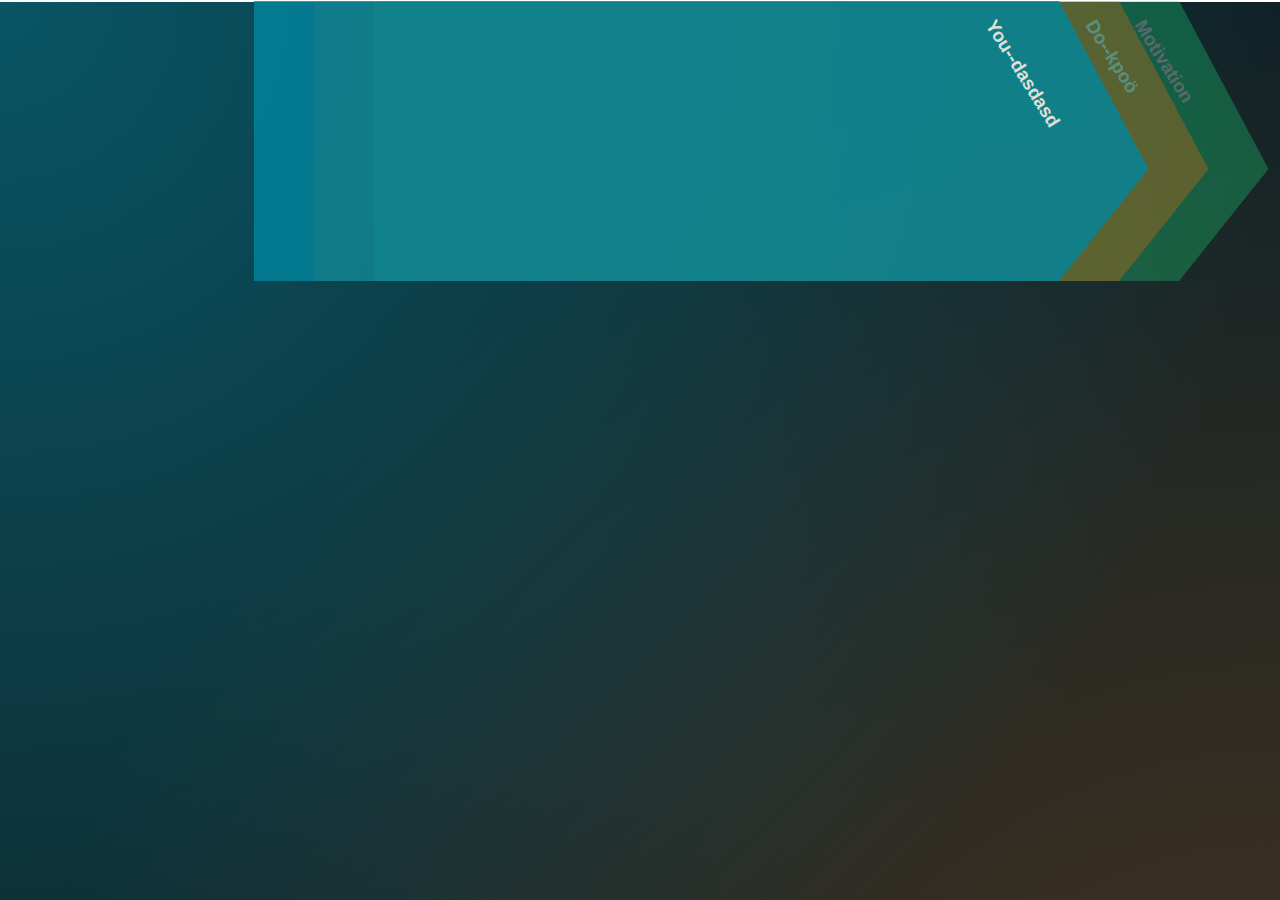
==== index.html @ b5e72e57 "all working content effect" ====
<!DOCTYPE html>
<html lang="en">
<head>
    <meta charset="UTF-8">
    <meta name="viewport" content="width=device-width, initial-scale=1.0">
    <meta http-equiv="X-UA-Compatible" content="ie=edge">
    <link rel="stylesheet" href="./css/style.css">
    <title>Future Developers</title>
</head>
<body>
    <div class="content">
        <input type="radio" id="toggleMot" name="userComments" value="one_value">
        <label class="mot" for="toggleMot">    
            <h3>Motivation
            </h3>
        </label>
        <input type="radio" id="toggleDoing" name="userComments" value="one_value">
        <label class="do" for="toggleDoing">
                        <h3>Do--kpoö</h3>
            </label>
            <input type="radio" id="toggleYou" name="userComments" value="one_value" checked>
            <label class="you" for="toggleYou">
                    <h3>You--dasdasd </h3>
            </label>
    </div>
</body>
</html>
---- css/style.css ----
*{
    padding: 0;
    margin: 0;
}

body{
    background-color:#102227;
    background-image:-o-radial-gradient(left top,circle 100vw,rgba(0,136,160,.5) 0,rgba(0,136,160,0) 100%),-o-radial-gradient(right center,circle 100vw,rgba(247,105,6,.25) 0,rgba(247,105,6,0) 100%),-o-radial-gradient(left center,circle 100vw,rgba(28,222,126,.2) 0,rgba(28,222,126,0) 100%),-o-radial-gradient(right center,circle 100vw,rgba(0,136,160,.5) 0,rgba(0,136,160,0) 100%),-o-radial-gradient(left center,circle 100vw,rgba(28,222,126,.2) 0,rgba(28,222,126,0) 100%),-o-radial-gradient(right center,circle 100vw,rgba(247,105,6,.25) 0,rgba(247,105,6,0) 100%),-o-radial-gradient(left center,circle 100vw,rgba(28,222,126,.2) 0,rgba(28,222,126,0) 100%),-o-radial-gradient(right center,circle 100vw,rgba(0,136,160,.4) 0,rgba(0,136,160,0) 100%),-o-radial-gradient(left center,circle 100vw,rgba(28,222,126,.2) 0,rgba(28,222,126,0) 100%),-o-radial-gradient(right center,circle 100vw,rgba(247,105,6,.25) 0,rgba(247,105,6,0) 100%),-o-radial-gradient(left center,circle 100vw,rgba(28,222,126,.2) 0,rgba(28,222,126,0) 100%),-o-radial-gradient(right center,circle 100vw,rgba(0,136,160,.5) 0,rgba(0,136,160,0) 100%),-o-radial-gradient(left center,circle 100vw,rgba(28,222,126,.2) 0,rgba(28,222,126,0) 100%),-o-radial-gradient(right center,circle 100vw,rgba(247,105,6,.25) 0,rgba(247,105,6,0) 100%),-o-radial-gradient(left center,circle 100vw,rgba(28,222,126,.2) 0,rgba(28,222,126,0) 100%),-o-radial-gradient(right center,circle 100vw,rgba(0,136,160,.4) 0,rgba(0,136,160,0) 100%),-o-radial-gradient(left center,circle 100vw,rgba(28,222,126,.2) 0,rgba(28,222,126,0) 100%),-o-radial-gradient(right center,circle 100vw,rgba(247,105,6,.25) 0,rgba(247,105,6,0) 100%),-o-radial-gradient(left center,circle 100vw,rgba(28,222,126,.2) 0,rgba(28,222,126,0) 100%),-o-radial-gradient(right center,circle 100vw,rgba(0,136,160,.5) 0,rgba(0,136,160,0) 100%),-o-radial-gradient(left center,circle 100vw,rgba(28,222,126,.2) 0,rgba(28,222,126,0) 100%),-o-radial-gradient(right center,circle 100vw,rgba(247,105,6,.25) 0,rgba(247,105,6,0) 100%),-o-radial-gradient(left center,circle 100vw,rgba(28,222,126,.2) 0,rgba(28,222,126,0) 100%),-o-radial-gradient(right center,circle 100vw,rgba(0,136,160,.4) 0,rgba(0,136,160,0) 100%),-o-radial-gradient(left center,circle 100vw,rgba(28,222,126,.2) 0,rgba(28,222,126,0) 100%),-o-radial-gradient(right center,circle 100vw,rgba(247,105,6,.25) 0,rgba(247,105,6,0) 100%),-o-radial-gradient(left center,circle 100vw,rgba(28,222,126,.2) 0,rgba(28,222,126,0) 100%),-o-radial-gradient(right center,circle 100vw,rgba(0,136,160,.4) 0,rgba(0,136,160,0) 100%);
    background-image:radial-gradient(circle 100vw at left top,rgba(0,136,160,.5) 0,rgba(0,136,160,0) 100%),radial-gradient(circle 100vw at right center,rgba(247,105,6,.25) 0,rgba(247,105,6,0) 100%),radial-gradient(circle 100vw at left center,rgba(28,222,126,.2) 0,rgba(28,222,126,0) 100%),radial-gradient(circle 100vw at right center,rgba(0,136,160,.5) 0,rgba(0,136,160,0) 100%),radial-gradient(circle 100vw at left center,rgba(28,222,126,.2) 0,rgba(28,222,126,0) 100%),radial-gradient(circle 100vw at right center,rgba(247,105,6,.25) 0,rgba(247,105,6,0) 100%),radial-gradient(circle 100vw at left center,rgba(28,222,126,.2) 0,rgba(28,222,126,0) 100%),radial-gradient(circle 100vw at right center,rgba(0,136,160,.4) 0,rgba(0,136,160,0) 100%),radial-gradient(circle 100vw at left center,rgba(28,222,126,.2) 0,rgba(28,222,126,0) 100%),radial-gradient(circle 100vw at right center,rgba(247,105,6,.25) 0,rgba(247,105,6,0) 100%),radial-gradient(circle 100vw at left center,rgba(28,222,126,.2) 0,rgba(28,222,126,0) 100%),radial-gradient(circle 100vw at right center,rgba(0,136,160,.5) 0,rgba(0,136,160,0) 100%),radial-gradient(circle 100vw at left center,rgba(28,222,126,.2) 0,rgba(28,222,126,0) 100%),radial-gradient(circle 100vw at right center,rgba(247,105,6,.25) 0,rgba(247,105,6,0) 100%),radial-gradient(circle 100vw at left center,rgba(28,222,126,.2) 0,rgba(28,222,126,0) 100%),radial-gradient(circle 100vw at right center,rgba(0,136,160,.4) 0,rgba(0,136,160,0) 100%),radial-gradient(circle 100vw at left center,rgba(28,222,126,.2) 0,rgba(28,222,126,0) 100%),radial-gradient(circle 100vw at right center,rgba(247,105,6,.25) 0,rgba(247,105,6,0) 100%),radial-gradient(circle 100vw at left center,rgba(28,222,126,.2) 0,rgba(28,222,126,0) 100%),radial-gradient(circle 100vw at right center,rgba(0,136,160,.5) 0,rgba(0,136,160,0) 100%),radial-gradient(circle 100vw at left center,rgba(28,222,126,.2) 0,rgba(28,222,126,0) 100%),radial-gradient(circle 100vw at right center,rgba(247,105,6,.25) 0,rgba(247,105,6,0) 100%),radial-gradient(circle 100vw at left center,rgba(28,222,126,.2) 0,rgba(28,222,126,0) 100%),radial-gradient(circle 100vw at right center,rgba(0,136,160,.4) 0,rgba(0,136,160,0) 100%),radial-gradient(circle 100vw at left center,rgba(28,222,126,.2) 0,rgba(28,222,126,0) 100%),radial-gradient(circle 100vw at right center,rgba(247,105,6,.25) 0,rgba(247,105,6,0) 100%),radial-gradient(circle 100vw at left center,rgba(28,222,126,.2) 0,rgba(28,222,126,0) 100%),radial-gradient(circle 100vw at right center,rgba(0,136,160,.4) 0,rgba(0,136,160,0) 100%);
    background-size:100vw 100vw,100vw 200vw,100vw 200vw,100vw 200vw,100vw 200vw,100vw 200vw,100vw 200vw,100vw 200vw,100vw 200vw,100vw 200vw,100vw 200vw,100vw 200vw,100vw 200vw,100vw 200vw,100vw 200vw,100vw 200vw,100vw 200vw,100vw 200vw,100vw 200vw,100vw 200vw,100vw 200vw,100vw 200vw,100vw 200vw,100vw 200vw,100vw 200vw,100vw 200vw,100vw 200vw,100vw 200vw;
    background-position:0 0,100% 0,top 100vh left,top 200vh right,top 300vh left,top 400vh right,top 500vh left,top 600vh right,top 700vh left,top 800vh right,top 900vh left,top 1000vh right,top 1100vh left,top 1200vh right,top 1300vh left,top 1400vh right,top 1500vh left,top 1600vh right,top 1700vh left,top 1800vh right,top 1900vh left,top 2000vh right,top 2100vh left,top 2200vh right,top 2300vh left,top 2400vh right,top 2500vh left,top 2600vh right;
    background-repeat:no-repeat;
    font-family: 'Gill Sans', 'Gill Sans MT', Calibri, 'Trebuchet MS', sans-serif;
    }

.content{
    position: relative;
    border: 1px solid white; 
}

.content > input{ /* HIDE RADIO */
    visibility: hidden; /* Makes input not-clickable */
    position: absolute; /* Remove input from document flow */
}

.content > label{
    transition: .8s;
    transition-timing-function: cubic-bezier(0.47, 0, 0.745, 0.715);
    color: white;
}

.you{
    position: absolute;
    background-color: rgb(0, 134, 158);
    opacity: .30;
    right:220px;
    height: 280px;
    width: 70%;
    transform: translateX(10%);
    clip-path: polygon(90% 0, 100% 60%, 90% 100%, 0 100%, 0 0);
}

.do{
    position: absolute;
    opacity: .30;
    right:160px;
    background-color: rgb(248, 107, 6);
    height: 280px;
    width: 70%;
    transform: translateX(10%);
    clip-path: polygon(90% 0, 100% 60%, 90% 100%, 0 100%, 0 0);
}

.mot{
    position: absolute;
    background-color: rgb(28, 222, 126);
    opacity: .30;
    right:100px;
    height: 280px;
    width: 70%;
    transform: translateX(10%);
    clip-path: polygon(90% 0, 100% 60%, 90% 100%, 0 100%, 0 0);
}

#toggleYou:checked + .you{
    width: 70%;
    opacity: .8;
}

#toggleYou:checked ~ .do{
    width: 70%;
    opacity: .6;
}

#toggleYou:checked ~ .mot{
    width: 70%;
    opacity: .6;
}

#toggleDoing:checked ~ .you{
    width: 70%;
    opacity: .6;
    right: 600px;
}

#toggleDoing:checked + .do{
    width: 70%;
    opacity: .8;
    right: 160px;

}

#toggleDoing:checked ~ .mot{
    width: 70%;
    opacity: .6;
    right: 100px;
}

#toggleMot:checked ~ .you{
    width: 70%;
    opacity: .6;
    right: 600px;
}

#toggleMot:checked ~ .do{
    width: 70%;
    opacity: .6;
    right: 540px;
}

#toggleMot:checked + .mot{
    width: 70%;
    opacity: .8;
    right: 100px;
}

.you > h3{
    position: absolute;
    right: 3%;
    top: 15px;
    transform: rotate(58deg);
    transform-origin: 0 0; 
    text-align: right;
}

.do > h3{
    position: absolute;
    right: 3%;
    top: 15px;
    transform: rotate(58deg);
    transform-origin: 0 0; 
    text-align: right;
}


.mot > h3{
    position: absolute;
    right: 3%;
    top: 15px;
    transform: rotate(58deg);
    text-align: right;
    transform-origin: 0 0; 
}
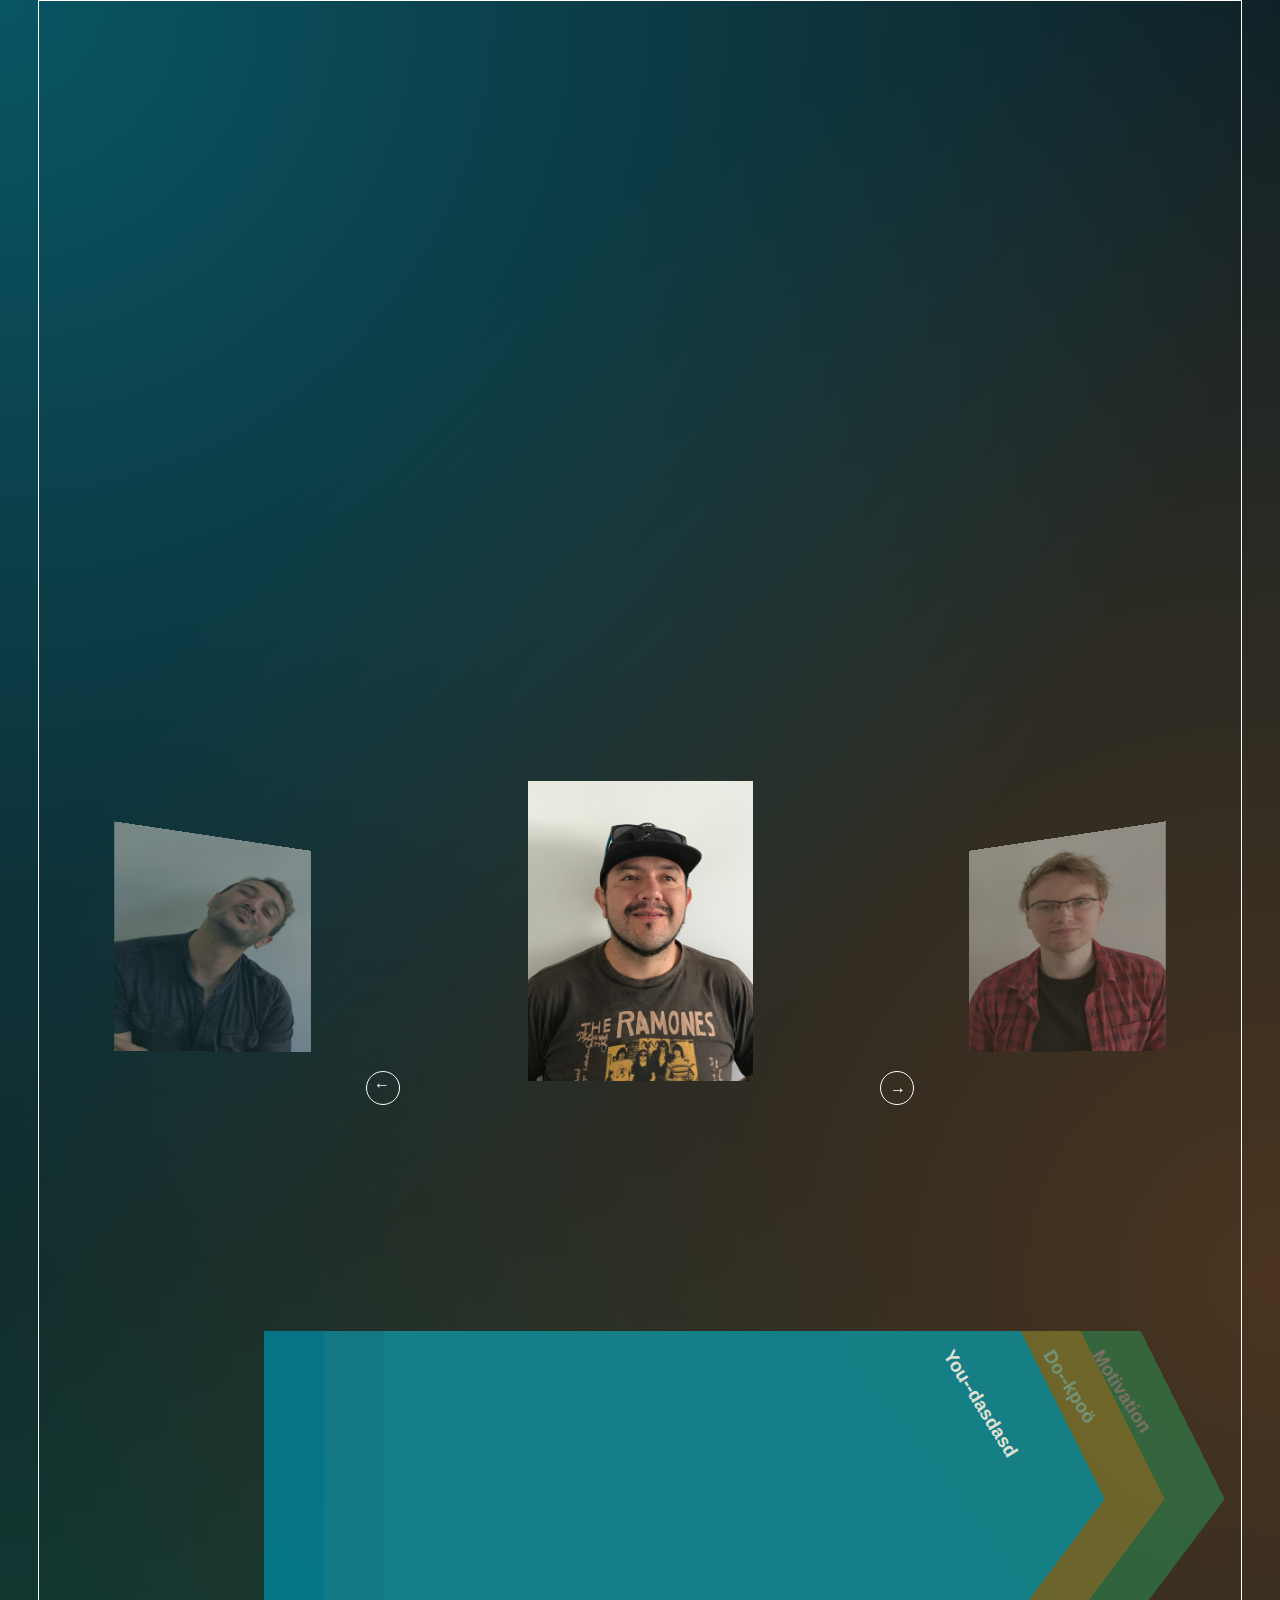
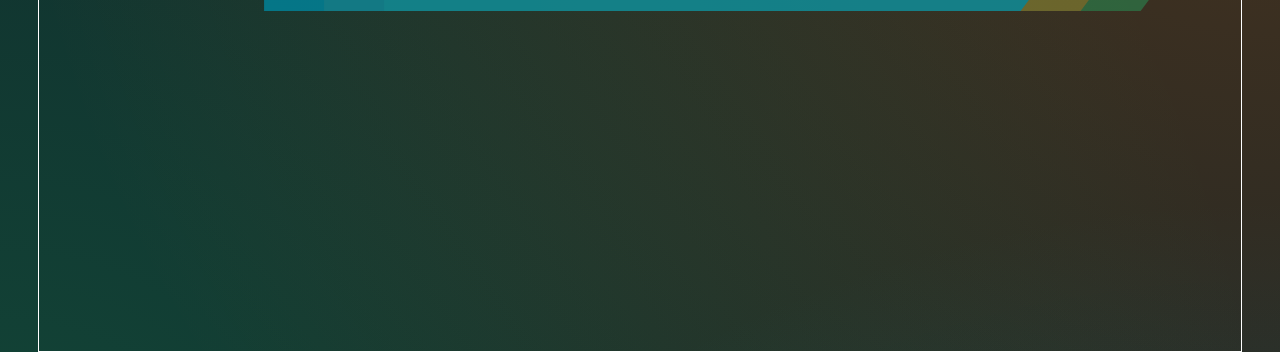
==== commit 6cb0d66f: "first start of landingpage" ====
--- a/index.html
+++ b/index.html
@@ -8,20 +8,112 @@
     <title>Future Developers</title>
 </head>
 <body>
-    <div class="content">
-        <input type="radio" id="toggleMot" name="userComments" value="one_value">
-        <label class="mot" for="toggleMot">    
-            <h3>Motivation
-            </h3>
-        </label>
-        <input type="radio" id="toggleDoing" name="userComments" value="one_value">
-        <label class="do" for="toggleDoing">
-                        <h3>Do--kpoö</h3>
-            </label>
-            <input type="radio" id="toggleYou" name="userComments" value="one_value" checked>
-            <label class="you" for="toggleYou">
-                    <h3>You--dasdasd </h3>
-            </label>
+
+    <div class="container">
+        <header>
+
+        </header>    
+        <main>
+                <div id="slider">
+                        <input type="radio" id="button-1" name="controls" />
+                        <input type="radio" id="button-2" name="controls" />
+                        <input type="radio" id="button-3" name="controls" />
+                        <input type="radio" id="button-4" name="controls" />
+                        <input type="radio" id="button-5" name="controls" checked />
+                        <input type="radio" id="button-6" name="controls" />
+                        <input type="radio" id="button-7" name="controls" />
+                        <input type="radio" id="button-8" name="controls" />
+                        <input type="radio" id="button-9" name="controls" />
+                        <input type="radio" id="button-10" name="controls" />
+                
+                        <label for="button-1" class="arrows" id="arrow-1"> &#x2192;</label>
+                        <label for="button-2" class="arrows" id="arrow-2"> &#x2192;</label>
+                        <label for="button-3" class="arrows" id="arrow-3"> &#x2192;</label>
+                        <label for="button-4" class="arrows" id="arrow-4"> &#x2192;</label>
+                        <label for="button-5" class="arrows" id="arrow-5"> &#x2192;</label>
+                        <label for="button-6" class="arrows" id="arrow-6"> &#x2192;</label>
+                        <label for="button-7" class="arrows" id="arrow-7">&#x2192;</label>
+                        <label for="button-8" class="arrows" id="arrow-8">&#x2192;</label>
+                        <label for="button-9" class="arrows" id="arrow-9">&#x2192;</label>
+                        <label for="button-10" class="arrows" id="arrow-10">&#x2192;</label>
+                
+                        <div id="slides">
+                            <div class='tk-museo-sans'>
+                                <span id="image-1">
+                                </span>
+                
+                                <span id="image-2">
+                                </span>
+                
+                                <span id="image-3">
+                                </span>
+                
+                                <span id="image-4">
+                                </span>
+                
+                                <span id="image-5">
+                                        
+                                </span>
+                
+                                <span id="image-6">
+                                </span>
+                
+                                <span id="image-7">
+                                </span>
+                
+                                <span id="image-8">
+                                        
+                                </span>
+                
+                                <span id="image-9" >
+                                    <div class="content" style="height: 1000px">
+                                        <input type="radio" id="toggleMot" name="userComments" value="one_value">
+                                        <label class="mot" for="toggleMot">
+                                            <h3>Motivation
+                                            </h3>
+                                        </label>
+                                        <input type="radio" id="toggleDoing" name="userComments" value="one_value">
+                                        <label class="do" for="toggleDoing">
+                                            <h3>Do--kpoö</h3>
+                                            <p></p>
+                                        </label>
+                                        <input type="radio" id="toggleYou" name="userComments" value="one_value" checked>
+                                        <label class="you" for="toggleYou">
+                                            <h3>You--dasdasd </h3>
+                                        </label>
+                                </span>
+                
+                                <span id="image-10">
+                                </span> 
+
+                            </div>
+                        </div>
+                    </div>
+                
+                
+                    </div>
+                
+                    <div class="content">
+                        <input type="radio" id="toggleMot" name="userComments" value="one_value">
+                        <label class="mot" for="toggleMot">    
+                            <h3>Motivation
+                            </h3>
+                        </label>
+                        <input type="radio" id="toggleDoing" name="userComments" value="one_value">
+                        <label class="do" for="toggleDoing">
+                                        <h3>Do--kpoö</h3>
+                            </label>
+                            <input type="radio" id="toggleYou" name="userComments" value="one_value" checked>
+                            <label class="you" for="toggleYou">
+                                    <h3>You--dasdasd </h3>
+                            </label>
+                
+        </main>
+        <footer>
+
+        </footer>
+                </div>
+    
     </div>
 </body>
 </html>--- a/css/style.css
+++ b/css/style.css
@@ -13,9 +13,25 @@
     font-family: 'Gill Sans', 'Gill Sans MT', Calibri, 'Trebuchet MS', sans-serif;
     }
 
+header{
+    height: 80vh;
+    
+}
+main{
+    height: 100vh;
+    
+}
+
+footer{
+    height: 30vh;
+}
+
+.container{
+    margin: 0 3vw;
+    border: 1px solid white;
+}
 .content{
     position: relative;
-    border: 1px solid white; 
 }
 
 .content > input{ /* HIDE RADIO */
@@ -142,5 +158,271 @@
     transform-origin: 0 0; 
 }
 
-
-
+/***********************************************************/
+
+/* ================ Slider ================ */
+
+
+#slider {
+    display: block;
+    height: 550px;
+    width: 99%;
+    margin: auto;
+    overflow: hidden;
+    margin-top: 60px;
+	position: relative;
+}
+
+#slider #slides {
+    width: 100%;
+    height: 100%;
+    overflow: hidden;
+    position: relative;
+}
+
+#slider #slides > div {
+    list-style: none;
+    height: 100%;
+    width: 500%;
+    position: relative;
+    left: 0px;
+    margin: 0;
+    padding: 0;
+    overflow: hidden;
+    /* Set 3D perspective since we're using 3D transforms */
+    transform-style: preserve-3d;
+    -webkit-transform-style: preserve-3d;
+    -webkit-perspective: 600px; 
+    -moz-perspective: 600px; 
+    perspective: 600px;
+    -webkit-perspective-origin: 10% 50%; 
+    -moz-perspective-origin: 10% 50%; 
+    perspective-origin: 10% 50%;
+}
+
+#slides > div > span {
+	/* Run the tranistions */
+	-webkit-transition: all 0.7s cubic-bezier(0.550, 0.085, 0.680, 0.530);
+	-moz-transition: all 0.7s cubic-bezier(0.550, 0.085, 0.680, 0.530);
+	-o-transition: all 0.7s cubic-bezier(0.550, 0.085, 0.680, 0.530);
+	transition: all 0.7s cubic-bezier(0.550, 0.085, 0.680, 0.530);
+	height: 300px;
+	width: 10%;
+	float: left;
+	border-radius: 5px;
+	opacity: 1;
+	overflow: hidden;
+	display: block;
+	position: relative;
+	font-size: 1.6em;
+	/*top: 20px;*/
+	z-index: 1;
+}
+
+/* Display none, so the user doesn't see whats happening with the radio buttons */
+#slider input[type=radio] {
+	display: none;
+}
+
+#slider #slides > div > span > img {
+    margin: auto;
+    height: 100%;
+}
+
+/* Styled arrows, so they look nice! */
+#slider .arrows {
+    color: #fff;
+    position: absolute;
+    top: 290px;
+    display: none;
+    cursor: pointer;
+    z-index: 9999;
+    width: 29px;
+	height: 25px;
+	border-radius: 32px;
+	text-align: center;
+    padding: 7px 0 0 3px;    
+    border: 1px solid ;  
+    border-radius: 20px;}
+
+#slider .arrows:hover {
+    box-shadow: 0 0 20px rgba(200, 235, 248, 0.98);
+}
+
+
+/* This is for positioning the arrows */
+#button-1:checked ~ #arrow-2, #button-2:checked ~ #arrow-3, #button-3:checked ~ #arrow-4, #button-4:checked ~ #arrow-5, #button-5:checked ~ #arrow-6, #button-6:checked ~ #arrow-7, #button-7:checked ~ #arrow-8,  #button-8:checked ~ #arrow-9,  #button-9:checked ~ #arrow-10 {
+    right: 27%;
+    display: block;
+}
+
+/* Since there is no previous sibling selector in CSS, we have to select the correct arrow, reposition it and rotate it 180deg so it appears as though it's a back arrow */
+#button-2:checked ~ #arrow-1, #button-3:checked ~ #arrow-2, #button-4:checked ~ #arrow-3, #button-5:checked ~ #arrow-4, #button-6:checked ~ #arrow-5, #button-7:checked ~ #arrow-6, #button-8:checked ~ #arrow-7,  #button-9:checked ~ #arrow-8, #button-10:checked ~ #arrow-9 {
+	left: 27%;
+    display: block;
+    -webkit-transform: rotateZ(180deg);
+    -o-transform: rotateZ(180deg);
+    transform: rotateZ(180deg);
+    border: 1px solid }
+
+#button-2:checked ~ #arrow-1:hover, #button-3:checked ~ #arrow-2:hover, #button-4:checked ~ #arrow-3:hover, #button-5:checked ~ #arrow-4:hover, #button-6:checked ~ #arrow-5:hover,#button-7:checked ~ #arrow-6:hover, #button-8:checked ~ #arrow-7:hover,#button-9:checked ~ #arrow-8:hover,#button-10:checked ~ #arrow-9:hover{
+    box-shadow: 0 0 20px rgba(200, 235, 248, 0.98);
+}
+
+/* The images used in the slides, feel free to change this */
+#image-1 {
+	background: url('../img/1.png');
+	background-size: auto 100%;
+	background-repeat: no-repeat;
+	background-position: center; 
+	
+}
+
+#image-2 {
+	background: url('../img/2.png');
+	background-size: auto 100%;
+	background-repeat: no-repeat;
+	background-position: center; 
+	
+}
+
+#image-3 {
+	background: url('../img/3.png');
+	background-size: auto 100%;
+	background-repeat: no-repeat;
+	background-position: center; 
+	    
+}
+
+#image-4 {
+	background: url('../img/4.png');
+	background-size: auto 100%;
+	background-repeat: no-repeat;
+	background-position: center;	
+}
+
+#image-5 {
+	background: url('../img/5.png');
+	background-size: auto 100%;
+	background-repeat: no-repeat;
+	background-position: center;
+}
+#image-6 {
+	background: url('../img/6.png');
+	background-size: auto 100%;
+	background-repeat: no-repeat;
+	background-position: center; 
+}
+#image-7 {
+	background: url('../img/7.png');
+	background-size: auto 100%;
+	background-repeat: no-repeat;
+	background-position: center; 
+}
+#image-8 {
+	background: url('../img/8.png');
+	background-size: auto 100%;
+	background-repeat: no-repeat;
+	background-position: center; 
+}
+#image-9 {
+	background: url('../img/9.png');
+	background-size: auto 100%;
+	background-repeat: no-repeat;
+	background-position: center; 
+}
+#image-10 {
+	background: url('../img/10.png');
+	background-size: auto 100%;
+	background-repeat: no-repeat;
+	background-position: center; 
+}
+
+/* The next bit is a bit wordy, but it just positions the slides at either side of the selected slide 
+   so we get a cool 3D effect */
+#slider #button-1:checked ~ #slides > div #image-2, #slider #button-1:checked ~ #slides > div #image-3, 
+#slider #button-1:checked ~ #slides > div #image-4, #slider #button-1:checked ~ #slides > div #image-5,
+#slider #button-1:checked ~ #slides > div #image-6, #slider #button-1:checked ~ #slides > div #image-7,
+#slider #button-1:checked ~ #slides > div #image-8, #slider #button-1:checked ~ #slides > div #image-9,
+#slider #button-1:checked ~ #slides > div #image-10,#slider #button-2:checked ~ #slides > div #image-3, 
+#slider #button-2:checked ~ #slides > div #image-4, #slider #button-2:checked ~ #slides > div #image-5, 
+#slider #button-2:checked ~ #slides > div #image-6, 
+#slider #button-2:checked ~ #slides > div #image-7, #slider #button-2:checked ~ #slides > div #image-8, 
+#slider #button-2:checked ~ #slides > div #image-9, #slider #button-2:checked ~ #slides > div #image-10, 
+#slider #button-3:checked ~ #slides > div #image-4, #slider #button-3:checked ~ #slides > div #image-5, 
+#slider #button-3:checked ~ #slides > div #image-6, #slider #button-3:checked ~ #slides > div #image-7, 
+#slider #button-3:checked ~ #slides > div #image-8, #slider #button-3:checked ~ #slides > div #image-9, 
+#slider #button-3:checked ~ #slides > div #image-10, #slider #button-4:checked ~ #slides > div #image-5, 
+#slider #button-4:checked ~ #slides > div #image-6, #slider #button-4:checked ~ #slides > div #image-7,
+#slider #button-4:checked ~ #slides > div #image-8, #slider #button-4:checked ~ #slides > div #image-9,
+#slider #button-4:checked ~ #slides > div #image-10, #slider #button-5:checked ~ #slides > div #image-6, 
+#slider #button-5:checked ~ #slides > div #image-7, #slider #button-5:checked ~ #slides > div #image-8, 
+#slider #button-5:checked ~ #slides > div #image-9, #slider #button-5:checked ~ #slides > div #image-10, 
+#slider #button-6:checked ~ #slides > div #image-7, #slider #button-6:checked ~ #slides > div #image-8,
+#slider #button-6:checked ~ #slides > div #image-9, #slider #button-6:checked ~ #slides > div #image-10,
+#slider #button-7:checked ~ #slides > div #image-8, #slider #button-7:checked ~ #slides > div #image-9,
+#slider #button-7:checked ~ #slides > div #image-10, #slider #button-8:checked ~ #slides > div #image-9,
+#slider #button-9:checked ~ #slides > div #image-10
+{
+	-webkit-transform: rotateY(-30deg) scale(0.8) translateX(-30%);
+	transform: rotateY(-30deg) scale(0.8) translateX(-30%);
+	z-index: 0; opacity: 0.5;
+}
+
+#slider #button-2:checked ~ #slides > div #image-1, #slider #button-3:checked ~ #slides > div #image-2,
+#slider #button-3:checked ~ #slides > div #image-1, #slider #button-4:checked ~ #slides > div #image-3, 
+#slider #button-4:checked ~ #slides > div #image-2, #slider #button-4:checked ~ #slides > div #image-1, 
+#slider #button-5:checked ~ #slides > div #image-4, #slider #button-5:checked ~ #slides > div #image-3,
+#slider #button-5:checked ~ #slides > div #image-2, #slider #button-5:checked ~ #slides > div #image-1, 
+#slider #button-6:checked ~ #slides > div #image-5, #slider #button-6:checked ~ #slides > div #image-4,
+#slider #button-6:checked ~ #slides > div #image-3, #slider #button-6:checked ~ #slides > div #image-2,
+#slider #button-6:checked ~ #slides > div #image-1, #slider #button-7:checked ~ #slides > div #image-6,
+#slider #button-7:checked ~ #slides > div #image-5, #slider #button-6:checked ~ #slides > div #image-4,
+#slider #button-7:checked ~ #slides > div #image-3, #slider #button-6:checked ~ #slides > div #image-2,
+#slider #button-7:checked ~ #slides > div #image-1, #slider #button-8:checked ~ #slides > div #image-7,
+#slider #button-8:checked ~ #slides > div #image-6, #slider #button-8:checked ~ #slides > div #image-5,
+#slider #button-8:checked ~ #slides > div #image-4, #slider #button-8:checked ~ #slides > div #image-3,
+#slider #button-8:checked ~ #slides > div #image-2, #slider #button-8:checked ~ #slides > div #image-1,
+#slider #button-9:checked ~ #slides > div #image-8, #slider #button-9:checked ~ #slides > div #image-7,
+#slider #button-9:checked ~ #slides > div #image-6, #slider #button-9:checked ~ #slides > div #image-5,
+#slider #button-9:checked ~ #slides > div #image-4, #slider #button-9:checked ~ #slides > div #image-3,
+#slider #button-10:checked ~ #slides > div #image-9, #slider #button-10:checked ~ #slides > div #image-8,
+#slider #button-10:checked ~ #slides > div #image-7, #slider #button-10:checked ~ #slides > div #image-6,
+#slider #button-10:checked ~ #slides > div #image-5, #slider #button-10:checked ~ #slides > div #image-4,
+#slider #button-10:checked ~ #slides > div #image-3, #slider #button-10:checked ~ #slides > div #image-2,
+#slider #button-10:checked ~ #slides > div #image-1
+{
+	-webkit-transform: rotateY(30deg) scale(0.8) translateX(30%);
+	transform: rotateY(30deg) scale(0.8) translateX(30%);
+	z-index: 0; opacity: 0.5;
+}
+
+
+
+/* .. and finally, move the slides into the correct position when the user clicks the arrow, so the right
+   slide is selected */
+
+#slider #button-1:checked ~ #slides > div > span { left: 5% }
+
+#slider #button-2:checked ~ #slides > div > span { left: -5% }
+
+#slider #button-3:checked ~ #slides > div > span { left: -15% }
+
+#slider #button-4:checked ~ #slides > div > span { left: -25% }
+
+#slider #button-5:checked ~ #slides > div > span { left: -35% }
+
+#slider #button-6:checked ~ #slides > div > span { left: -45% }
+
+#slider #button-7:checked ~ #slides > div > span { left: -55% }
+
+#slider #button-8:checked ~ #slides > div > span { left: -65% }
+
+#slider #button-9:checked ~ #slides > div > span { left: -75% }
+
+#slider #button-10:checked ~ #slides > div > span { left: -85% }
+
+
+
+
+
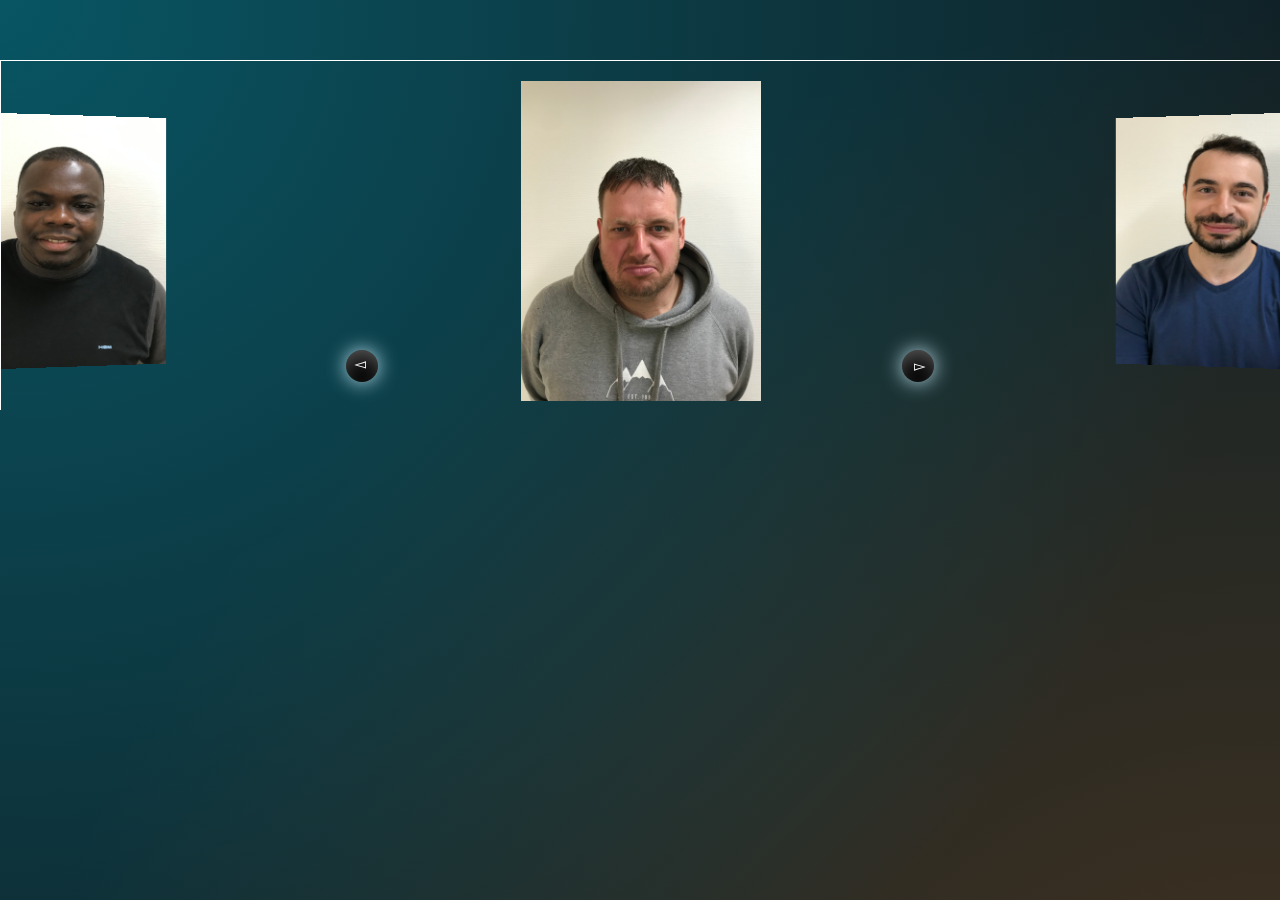
==== commit 5a7b3128: "15 slides" ====
--- a/index.html
+++ b/index.html
@@ -1,119 +1,137 @@
-<!DOCTYPE html>
-<html lang="en">
+<!DOCTYPE HTML>
+<html>
+
 <head>
-    <meta charset="UTF-8">
-    <meta name="viewport" content="width=device-width, initial-scale=1.0">
-    <meta http-equiv="X-UA-Compatible" content="ie=edge">
-    <link rel="stylesheet" href="./css/style.css">
-    <title>Future Developers</title>
+
+	<title>CSS3 Only 3D Image Slider</title>
+	<link rel="stylesheet" type="text/css" href="fonts/ss-standard.css" />
+	<link rel="stylesheet" type="text/css" href="style.css" />
+
 </head>
+
 <body>
 
-    <div class="container">
-        <header>
 
-        </header>    
-        <main>
-                <div id="slider">
-                        <input type="radio" id="button-1" name="controls" />
-                        <input type="radio" id="button-2" name="controls" />
-                        <input type="radio" id="button-3" name="controls" />
-                        <input type="radio" id="button-4" name="controls" />
-                        <input type="radio" id="button-5" name="controls" checked />
-                        <input type="radio" id="button-6" name="controls" />
-                        <input type="radio" id="button-7" name="controls" />
-                        <input type="radio" id="button-8" name="controls" />
-                        <input type="radio" id="button-9" name="controls" />
-                        <input type="radio" id="button-10" name="controls" />
-                
-                        <label for="button-1" class="arrows" id="arrow-1"> &#x2192;</label>
-                        <label for="button-2" class="arrows" id="arrow-2"> &#x2192;</label>
-                        <label for="button-3" class="arrows" id="arrow-3"> &#x2192;</label>
-                        <label for="button-4" class="arrows" id="arrow-4"> &#x2192;</label>
-                        <label for="button-5" class="arrows" id="arrow-5"> &#x2192;</label>
-                        <label for="button-6" class="arrows" id="arrow-6"> &#x2192;</label>
-                        <label for="button-7" class="arrows" id="arrow-7">&#x2192;</label>
-                        <label for="button-8" class="arrows" id="arrow-8">&#x2192;</label>
-                        <label for="button-9" class="arrows" id="arrow-9">&#x2192;</label>
-                        <label for="button-10" class="arrows" id="arrow-10">&#x2192;</label>
-                
-                        <div id="slides">
-                            <div class='tk-museo-sans'>
-                                <span id="image-1">
-                                </span>
-                
-                                <span id="image-2">
-                                </span>
-                
-                                <span id="image-3">
-                                </span>
-                
-                                <span id="image-4">
-                                </span>
-                
-                                <span id="image-5">
-                                        
-                                </span>
-                
-                                <span id="image-6">
-                                </span>
-                
-                                <span id="image-7">
-                                </span>
-                
-                                <span id="image-8">
-                                        
-                                </span>
-                
-                                <span id="image-9" >
-                                    <div class="content" style="height: 1000px">
-                                        <input type="radio" id="toggleMot" name="userComments" value="one_value">
-                                        <label class="mot" for="toggleMot">
-                                            <h3>Motivation
-                                            </h3>
-                                        </label>
-                                        <input type="radio" id="toggleDoing" name="userComments" value="one_value">
-                                        <label class="do" for="toggleDoing">
-                                            <h3>Do--kpoö</h3>
-                                            <p></p>
-                                        </label>
-                                        <input type="radio" id="toggleYou" name="userComments" value="one_value" checked>
-                                        <label class="you" for="toggleYou">
-                                            <h3>You--dasdasd </h3>
-                                        </label>
-                                </span>
-                
-                                <span id="image-10">
-                                </span> 
 
-                            </div>
-                        </div>
-                    </div>
-                
-                
-                    </div>
-                
-                    <div class="content">
-                        <input type="radio" id="toggleMot" name="userComments" value="one_value">
-                        <label class="mot" for="toggleMot">    
-                            <h3>Motivation
-                            </h3>
-                        </label>
-                        <input type="radio" id="toggleDoing" name="userComments" value="one_value">
-                        <label class="do" for="toggleDoing">
-                                        <h3>Do--kpoö</h3>
-                            </label>
-                            <input type="radio" id="toggleYou" name="userComments" value="one_value" checked>
-                            <label class="you" for="toggleYou">
-                                    <h3>You--dasdasd </h3>
-                            </label>
-                
-        </main>
-        <footer>
 
-        </footer>
-                </div>
-    
-    </div>
+	<div id="slider">
+		<input type="radio" id="button-1" name="controls" />
+		<input type="radio" id="button-2" name="controls" checked />
+		<input type="radio" id="button-3" name="controls" />
+		<input type="radio" id="button-4" name="controls" />
+		<input type="radio" id="button-5" name="controls" />
+		<input type="radio" id="button-6" name="controls" />
+		<input type="radio" id="button-7" name="controls" />
+		<input type="radio" id="button-8" name="controls" />
+		<input type="radio" id="button-9" name="controls" />
+		<input type="radio" id="button-10" name="controls" />
+		<input type="radio" id="button-11" name="controls" />
+		<input type="radio" id="button-12" name="controls" />
+		<input type="radio" id="button-13" name="controls" />
+		<input type="radio" id="button-14" name="controls" />
+		<input type="radio" id="button-15" name="controls" />
+
+
+
+
+		<label for="button-1" class="arrows" id="arrow-1">&#x25BB;</label>
+		<label for="button-2" class="arrows" id="arrow-2">&#x25BB;</label>
+		<label for="button-3" class="arrows" id="arrow-3">&#x25BB;</label>
+		<label for="button-4" class="arrows" id="arrow-4">&#x25BB;</label>
+		<label for="button-5" class="arrows" id="arrow-5">&#x25BB;</label>
+		<label for="button-6" class="arrows" id="arrow-6">&#x25BB;</label>
+		<label for="button-7" class="arrows" id="arrow-7">&#x25BB;</label>
+		<label for="button-8" class="arrows" id="arrow-8">&#x25BB;</label>
+		<label for="button-9" class="arrows" id="arrow-9">&#x25BB;</label>
+		<label for="button-10" class="arrows" id="arrow-10">&#x25BB;</label>
+		<label for="button-11" class="arrows" id="arrow-11">&#x25BB;</label>
+		<label for="button-12" class="arrows" id="arrow-12">&#x25BB;</label>
+		<label for="button-13" class="arrows" id="arrow-13">&#x25BB;</label>
+		<label for="button-14" class="arrows" id="arrow-14">&#x25BB;</label>
+		<label for="button-15" class="arrows" id="arrow-15">&#x25BB;</label>
+
+
+
+
+		<div id="slides">
+			<div class='tk-museo-sans'>
+				<span id="image-1">
+
+
+
+				</span>
+				</span>
+				<span id="image-2">
+
+
+
+
+				</span>
+				<span id="image-3">
+
+
+
+				</span>
+				<span id="image-4">
+
+
+
+				</span>
+				<span id="image-5">
+
+
+
+				</span>
+				<span id="image-6">
+
+
+
+				</span>
+				<span id="image-7">
+
+
+				</span>
+				<span id="image-8">
+
+
+				</span>
+				</span>
+				<span id="image-9">
+
+
+				</span>
+
+				<span id="image-10">
+				</span>
+				<span id="image-11">
+
+
+
+				</span>
+				<span id="image-12">
+
+
+				</span>
+				<span id="image-13">
+
+
+				</span>
+				</span>
+				<span id="image-14">
+
+
+				</span>
+				<span id="image-15">
+
+
+
+				</span>
+			</div>
+		</div>
+	</div>
+
+
+
 </body>
+
 </html>--- a/style.css
+++ b/style.css
@@ -0,0 +1,613 @@
+body {
+    margin: 0;
+    padding: 0;
+    font-size: 62.5%;
+}
+
+body {
+    background-color: #102227;
+    background-image: -o-radial-gradient(left top, circle 100vw, rgba(0, 136, 160, .5) 0, rgba(0, 136, 160, 0) 100%), -o-radial-gradient(right center, circle 100vw, rgba(247, 105, 6, .25) 0, rgba(247, 105, 6, 0) 100%), -o-radial-gradient(left center, circle 100vw, rgba(28, 222, 126, .2) 0, rgba(28, 222, 126, 0) 100%), -o-radial-gradient(right center, circle 100vw, rgba(0, 136, 160, .5) 0, rgba(0, 136, 160, 0) 100%), -o-radial-gradient(left center, circle 100vw, rgba(28, 222, 126, .2) 0, rgba(28, 222, 126, 0) 100%), -o-radial-gradient(right center, circle 100vw, rgba(247, 105, 6, .25) 0, rgba(247, 105, 6, 0) 100%), -o-radial-gradient(left center, circle 100vw, rgba(28, 222, 126, .2) 0, rgba(28, 222, 126, 0) 100%), -o-radial-gradient(right center, circle 100vw, rgba(0, 136, 160, .4) 0, rgba(0, 136, 160, 0) 100%), -o-radial-gradient(left center, circle 100vw, rgba(28, 222, 126, .2) 0, rgba(28, 222, 126, 0) 100%), -o-radial-gradient(right center, circle 100vw, rgba(247, 105, 6, .25) 0, rgba(247, 105, 6, 0) 100%), -o-radial-gradient(left center, circle 100vw, rgba(28, 222, 126, .2) 0, rgba(28, 222, 126, 0) 100%), -o-radial-gradient(right center, circle 100vw, rgba(0, 136, 160, .5) 0, rgba(0, 136, 160, 0) 100%), -o-radial-gradient(left center, circle 100vw, rgba(28, 222, 126, .2) 0, rgba(28, 222, 126, 0) 100%), -o-radial-gradient(right center, circle 100vw, rgba(247, 105, 6, .25) 0, rgba(247, 105, 6, 0) 100%), -o-radial-gradient(left center, circle 100vw, rgba(28, 222, 126, .2) 0, rgba(28, 222, 126, 0) 100%), -o-radial-gradient(right center, circle 100vw, rgba(0, 136, 160, .4) 0, rgba(0, 136, 160, 0) 100%), -o-radial-gradient(left center, circle 100vw, rgba(28, 222, 126, .2) 0, rgba(28, 222, 126, 0) 100%), -o-radial-gradient(right center, circle 100vw, rgba(247, 105, 6, .25) 0, rgba(247, 105, 6, 0) 100%), -o-radial-gradient(left center, circle 100vw, rgba(28, 222, 126, .2) 0, rgba(28, 222, 126, 0) 100%), -o-radial-gradient(right center, circle 100vw, rgba(0, 136, 160, .5) 0, rgba(0, 136, 160, 0) 100%), -o-radial-gradient(left center, circle 100vw, rgba(28, 222, 126, .2) 0, rgba(28, 222, 126, 0) 100%), -o-radial-gradient(right center, circle 100vw, rgba(247, 105, 6, .25) 0, rgba(247, 105, 6, 0) 100%), -o-radial-gradient(left center, circle 100vw, rgba(28, 222, 126, .2) 0, rgba(28, 222, 126, 0) 100%), -o-radial-gradient(right center, circle 100vw, rgba(0, 136, 160, .4) 0, rgba(0, 136, 160, 0) 100%), -o-radial-gradient(left center, circle 100vw, rgba(28, 222, 126, .2) 0, rgba(28, 222, 126, 0) 100%), -o-radial-gradient(right center, circle 100vw, rgba(247, 105, 6, .25) 0, rgba(247, 105, 6, 0) 100%), -o-radial-gradient(left center, circle 100vw, rgba(28, 222, 126, .2) 0, rgba(28, 222, 126, 0) 100%), -o-radial-gradient(right center, circle 100vw, rgba(0, 136, 160, .4) 0, rgba(0, 136, 160, 0) 100%);
+    background-image: radial-gradient(circle 100vw at left top, rgba(0, 136, 160, .5) 0, rgba(0, 136, 160, 0) 100%), radial-gradient(circle 100vw at right center, rgba(247, 105, 6, .25) 0, rgba(247, 105, 6, 0) 100%), radial-gradient(circle 100vw at left center, rgba(28, 222, 126, .2) 0, rgba(28, 222, 126, 0) 100%), radial-gradient(circle 100vw at right center, rgba(0, 136, 160, .5) 0, rgba(0, 136, 160, 0) 100%), radial-gradient(circle 100vw at left center, rgba(28, 222, 126, .2) 0, rgba(28, 222, 126, 0) 100%), radial-gradient(circle 100vw at right center, rgba(247, 105, 6, .25) 0, rgba(247, 105, 6, 0) 100%), radial-gradient(circle 100vw at left center, rgba(28, 222, 126, .2) 0, rgba(28, 222, 126, 0) 100%), radial-gradient(circle 100vw at right center, rgba(0, 136, 160, .4) 0, rgba(0, 136, 160, 0) 100%), radial-gradient(circle 100vw at left center, rgba(28, 222, 126, .2) 0, rgba(28, 222, 126, 0) 100%), radial-gradient(circle 100vw at right center, rgba(247, 105, 6, .25) 0, rgba(247, 105, 6, 0) 100%), radial-gradient(circle 100vw at left center, rgba(28, 222, 126, .2) 0, rgba(28, 222, 126, 0) 100%), radial-gradient(circle 100vw at right center, rgba(0, 136, 160, .5) 0, rgba(0, 136, 160, 0) 100%), radial-gradient(circle 100vw at left center, rgba(28, 222, 126, .2) 0, rgba(28, 222, 126, 0) 100%), radial-gradient(circle 100vw at right center, rgba(247, 105, 6, .25) 0, rgba(247, 105, 6, 0) 100%), radial-gradient(circle 100vw at left center, rgba(28, 222, 126, .2) 0, rgba(28, 222, 126, 0) 100%), radial-gradient(circle 100vw at right center, rgba(0, 136, 160, .4) 0, rgba(0, 136, 160, 0) 100%), radial-gradient(circle 100vw at left center, rgba(28, 222, 126, .2) 0, rgba(28, 222, 126, 0) 100%), radial-gradient(circle 100vw at right center, rgba(247, 105, 6, .25) 0, rgba(247, 105, 6, 0) 100%), radial-gradient(circle 100vw at left center, rgba(28, 222, 126, .2) 0, rgba(28, 222, 126, 0) 100%), radial-gradient(circle 100vw at right center, rgba(0, 136, 160, .5) 0, rgba(0, 136, 160, 0) 100%), radial-gradient(circle 100vw at left center, rgba(28, 222, 126, .2) 0, rgba(28, 222, 126, 0) 100%), radial-gradient(circle 100vw at right center, rgba(247, 105, 6, .25) 0, rgba(247, 105, 6, 0) 100%), radial-gradient(circle 100vw at left center, rgba(28, 222, 126, .2) 0, rgba(28, 222, 126, 0) 100%), radial-gradient(circle 100vw at right center, rgba(0, 136, 160, .4) 0, rgba(0, 136, 160, 0) 100%), radial-gradient(circle 100vw at left center, rgba(28, 222, 126, .2) 0, rgba(28, 222, 126, 0) 100%), radial-gradient(circle 100vw at right center, rgba(247, 105, 6, .25) 0, rgba(247, 105, 6, 0) 100%), radial-gradient(circle 100vw at left center, rgba(28, 222, 126, .2) 0, rgba(28, 222, 126, 0) 100%), radial-gradient(circle 100vw at right center, rgba(0, 136, 160, .4) 0, rgba(0, 136, 160, 0) 100%);
+    background-size: 100vw 100vw, 100vw 200vw, 100vw 200vw, 100vw 200vw, 100vw 200vw, 100vw 200vw, 100vw 200vw, 100vw 200vw, 100vw 200vw, 100vw 200vw, 100vw 200vw, 100vw 200vw, 100vw 200vw, 100vw 200vw, 100vw 200vw, 100vw 200vw, 100vw 200vw, 100vw 200vw, 100vw 200vw, 100vw 200vw, 100vw 200vw, 100vw 200vw, 100vw 200vw, 100vw 200vw, 100vw 200vw, 100vw 200vw, 100vw 200vw, 100vw 200vw;
+    background-position: 0 0, 100% 0, top 100vh left, top 200vh right, top 300vh left, top 400vh right, top 500vh left, top 600vh right, top 700vh left, top 800vh right, top 900vh left, top 1000vh right, top 1100vh left, top 1200vh right, top 1300vh left, top 1400vh right, top 1500vh left, top 1600vh right, top 1700vh left, top 1800vh right, top 1900vh left, top 2000vh right, top 2100vh left, top 2200vh right, top 2300vh left, top 2400vh right, top 2500vh left, top 2600vh right;
+    background-repeat: no-repeat;
+}
+
+#slider {
+    display: block;
+    height: 350px;
+    width: 100%;
+    margin: auto;
+    overflow: hidden;
+    margin-top: 60px;
+    position: relative;
+}
+
+#slider #slides {
+    width: 100%;
+    height: 100%;
+    overflow: hidden;
+    position: relative;
+}
+
+#slider #slides>div {
+    list-style: none;
+    height: 100%;
+    width: 500%;
+    position: relative;
+    left: 0px;
+    margin: 0;
+    padding: 0;
+    overflow: hidden;
+    border: 1px solid white;
+    /* Set 3D perspective since we're using 3D transforms */
+    transform-style: preserve-3d;
+    -webkit-transform-style: preserve-3d;
+    -webkit-perspective: 600px;
+    -moz-perspective: 600px;
+    perspective: 600px;
+    -webkit-perspective-origin: 10% 50%;
+    -moz-perspective-origin: 10% 50%;
+    perspective-origin: 10% 50%;
+}
+
+#slides>div>span {
+    /* Run the tranistions */
+    -webkit-transition: all 0.7s cubic-bezier(0.550, 0.085, 0.680, 0.530);
+    -moz-transition: all 0.7s cubic-bezier(0.550, 0.085, 0.680, 0.530);
+    -o-transition: all 0.7s cubic-bezier(0.550, 0.085, 0.680, 0.530);
+    transition: all 0.7s cubic-bezier(0.550, 0.085, 0.680, 0.530);
+    height: 320px;
+    width: 10%;
+    float: left;
+    border-radius: 5px;
+    opacity: 1;
+    overflow: hidden;
+    display: block;
+    position: relative;
+    font-size: 1.6em;
+    top: 20px;
+    z-index: 1;
+}
+
+/* Display none, so the user doesn't see whats happening with the radio buttons */
+#slider input[type=radio] {
+    display: none;
+}
+
+#slider #slides>div>span>img {
+    margin: auto;
+    height: 100%;
+}
+
+/* Style the arrows so they look nice! */
+#slider .arrows {
+    font-size: 15px;
+    color: #fff;
+    position: absolute;
+    top: 290px;
+    display: none;
+    cursor: pointer;
+    font-family: Arial, sans-serif;
+    z-index: 9999;
+    width: 29px;
+    height: 25px;
+    border-radius: 32px;
+    text-align: center;
+    padding: 7px 0 0 3px;
+    background: black;
+    box-shadow: 0 0 20px rgba(200, 235, 248, 0.98), inset 0px 11px 24px -8px rgba(255, 255, 255, 0.4);
+}
+
+#slider .arrows:hover {
+    box-shadow: 0 0 20px rgba(200, 235, 248, 0.98), inset 0px -11px 24px -8px rgba(255, 255, 255, 0.4);
+}
+
+/* 
+/* The info boxes */
+#slides .info {
+    width: 100%;
+    padding: 20px 20px 25px 20px;
+    position: relative;
+    bottom: 120px;
+    border-radius: 5px 5px 0 0;
+    box-sizing: border-box;
+    -moz-box-sizing: border-box;
+    display: block;
+    -webkit-transition: all 1s 0.2s cubic-bezier(1, 0, 0.6, 1);
+    transition: all 1s 0.2s cubic-bezier(1, 0, 0.6, 1);
+    color: #fff;
+    font-weight: bold;
+    background-color: rgb(30, 30, 30);
+    box-shadow: 0 0 20px rgba(0, 0, 0, 0.3);
+    line-height: 30px;
+}
+
+
+/* This is for positioning the arrows */
+#button-1:checked~#arrow-2,
+#button-2:checked~#arrow-3,
+#button-3:checked~#arrow-4,
+#button-4:checked~#arrow-5,
+#button-5:checked~#arrow-6,
+#button-6:checked~#arrow-7,
+#button-7:checked~#arrow-8,
+#button-8:checked~#arrow-9,
+#button-9:checked~#arrow-10,
+#button-10:checked~#arrow-11,
+#button-11:checked~#arrow-12,
+#button-12:checked~#arrow-13,
+#button-13:checked~#arrow-14,
+#button-14:checked~#arrow-15 {
+    right: 27%;
+    display: block;
+}
+
+/* Since there is no previous sibling selector in CSS, we have to select the correct arrow, reposition it and rotate it 180deg so it appears as though it's a back arrow */
+#button-2:checked~#arrow-1,
+#button-3:checked~#arrow-2,
+#button-4:checked~#arrow-3,
+#button-5:checked~#arrow-4,
+#button-6:checked~#arrow-5,
+#button-7:checked~#arrow-6,
+#button-8:checked~#arrow-7,
+#button-9:checked~#arrow-8,
+#button-10:checked~#arrow-9,
+#button-11:checked~#arrow-10,
+#button-12:checked~#arrow-11,
+#button-13:checked~#arrow-12,
+#button-14:checked~#arrow-13,
+#button-15:checked~#arrow-14 {
+    left: 27%;
+    display: block;
+    -webkit-transform: rotateZ(180deg);
+    -o-transform: rotateZ(180deg);
+    transform: rotateZ(180deg);
+    box-shadow: 0 0 20px rgba(200, 235, 248, 0.98), inset 0px -11px 24px -8px rgba(255, 255, 255, 0.4);
+}
+
+#button-2:checked~#arrow-1:hover,
+#button-3:checked~#arrow-2:hover,
+#button-4:checked~#arrow-3:hover,
+#button-5:checked~#arrow-4:hover,
+#button-6:checked~#arrow-5:hover,
+#button-7:checked~#arrow-6:hover,
+#button-8:checked~#arrow-7:hover,
+#button-9:checked~#arrow-8:hover,
+#button-10:checked~#arrow-9:hover,
+#button-11:checked~#arrow-10:hover,
+#button-12:checked~#arrow-11:hover,
+#button-13:checked~#arrow-12:hover,
+#button-14:checked~#arrow-13:hover,
+#button-15:checked~#arrow-14:hover {
+    box-shadow: 0 0 20px rgba(200, 235, 248, 0.98), inset 0px 11px 24px -8px rgba(255, 255, 255, 0.4);
+}
+
+/* The images used in the slides, feel free to change this */
+#image-1 {
+    background: url("/css/image10.png");
+    background-size: auto 100%;
+    background-repeat: no-repeat;
+    background-position: center;
+
+}
+
+#image-2 {
+    background: url("/css/image11.png");
+    background-size: auto 100%;
+    background-repeat: no-repeat;
+    background-position: center;
+}
+
+#image-3 {
+    background: url("/css/image12.png");
+    background-size: auto 100%;
+    background-repeat: no-repeat;
+    background-position: center;
+}
+
+#image-4 {
+    background: url("/css/image13.png");
+    background-size: auto 100%;
+    background-repeat: no-repeat;
+    background-position: center;
+}
+
+#image-5 {
+    background: url("/css/image14.png");
+    background-size: auto 100%;
+    background-repeat: no-repeat;
+    background-position: center;
+}
+
+#image-6 {
+    background: url("/css/image15.png");
+    background-size: auto 100%;
+    background-repeat: no-repeat;
+    background-position: center;
+}
+
+#image-7 {
+    background: url("/css/image16.png");
+    background-size: auto 100%;
+    background-repeat: no-repeat;
+    background-position: center;
+}
+
+#image-8 {
+    background: url("/css/image17.png");
+    background-size: auto 100%;
+    background-repeat: no-repeat;
+    background-position: center;
+}
+
+#image-9 {
+    background: url("/css/image2.png");
+    background-size: auto 100%;
+    background-repeat: no-repeat;
+    background-position: center;
+}
+
+#image-10 {
+    background: url("/css/image1.png");
+    background-size: auto 100%;
+    background-repeat: no-repeat;
+    background-position: center;
+}
+
+#image-11 {
+    background: url("/css/image3.png");
+    background-size: auto 100%;
+    background-repeat: no-repeat;
+    background-position: center;
+}
+
+#image-12 {
+    background: url("/css/image4.png");
+    background-size: auto 100%;
+    background-repeat: no-repeat;
+    background-position: center;
+}
+
+#image-13 {
+    background: url("/css/image5.png");
+    background-size: auto 100%;
+    background-repeat: no-repeat;
+    background-position: center;
+}
+
+#image-14 {
+    background: url("/css/image6.png");
+    background-size: auto 100%;
+    background-repeat: no-repeat;
+    background-position: center;
+}
+
+#image-15 {
+    background: url("/css/image7.png");
+    background-size: auto 100%;
+    background-repeat: no-repeat;
+    background-position: center;
+}
+
+
+
+
+/* The next bit is a bit wordy, but it just positions the slides at either side of the selected slide 
+   so we get a cool 3D effect */
+#slider #button-1:checked~#slides>div #image-2,
+#slider #button-1:checked~#slides>div #image-3,
+#slider #button-1:checked~#slides>div #image-4,
+#slider #button-1:checked~#slides>div #image-5,
+#slider #button-1:checked~#slides>div #image-6,
+#slider #button-1:checked~#slides>div #image-7,
+#slider #button-1:checked~#slides>div #image-8,
+#slider #button-1:checked~#slides>div #image-9,
+#slider #button-1:checked~#slides>div #image-10,
+#slider #button-1:checked~#slides>div #image-11,
+#slider #button-1:checked~#slides>div #image-12,
+#slider #button-1:checked~#slides>div #image-13,
+#slider #button-1:checked~#slides>div #image-14,
+#slider #button-1:checked~#slides>div #image-15,
+
+#slider #button-2:checked~#slides>div #image-3,
+#slider #button-2:checked~#slides>div #image-4,
+#slider #button-2:checked~#slides>div #image-5,
+#slider #button-2:checked~#slides>div #image-6,
+#slider #button-2:checked~#slides>div #image-7,
+#slider #button-2:checked~#slides>div #image-8,
+#slider #button-2:checked~#slides>div #image-9,
+#slider #button-2:checked~#slides>div #image-10,
+#slider #button-2:checked~#slides>div #image-11,
+#slider #button-2:checked~#slides>div #image-12,
+#slider #button-2:checked~#slides>div #image-13,
+#slider #button-2:checked~#slides>div #image-14,
+#slider #button-2:checked~#slides>div #image-15,
+
+#slider #button-3:checked~#slides>div #image-4,
+#slider #button-3:checked~#slides>div #image-5,
+#slider #button-3:checked~#slides>div #image-6,
+#slider #button-3:checked~#slides>div #image-7,
+#slider #button-3:checked~#slides>div #image-8,
+#slider #button-3:checked~#slides>div #image-9,
+#slider #button-3:checked~#slides>div #image-10,
+#slider #button-3:checked~#slides>div #image-11,
+#slider #button-3:checked~#slides>div #image-12,
+#slider #button-3:checked~#slides>div #image-13,
+#slider #button-3:checked~#slides>div #image-14,
+#slider #button-3:checked~#slides>div #image-15,
+
+#slider #button-4:checked~#slides>div #image-5,
+#slider #button-4:checked~#slides>div #image-6,
+#slider #button-4:checked~#slides>div #image-7,
+#slider #button-4:checked~#slides>div #image-8,
+#slider #button-4:checked~#slides>div #image-9,
+#slider #button-4:checked~#slides>div #image-10,
+#slider #button-4:checked~#slides>div #image-11,
+#slider #button-4:checked~#slides>div #image-12,
+#slider #button-4:checked~#slides>div #image-13,
+#slider #button-4:checked~#slides>div #image-14,
+#slider #button-4:checked~#slides>div #image-15,
+
+
+
+
+#slider #button-5:checked~#slides>div #image-6,
+#slider #button-5:checked~#slides>div #image-7,
+#slider #button-5:checked~#slides>div #image-8,
+#slider #button-5:checked~#slides>div #image-9,
+#slider #button-5:checked~#slides>div #image-10,
+#slider #button-5:checked~#slides>div #image-11,
+#slider #button-5:checked~#slides>div #image-12,
+#slider #button-5:checked~#slides>div #image-13,
+#slider #button-5:checked~#slides>div #image-14,
+#slider #button-5:checked~#slides>div #image-15,
+
+#slider #button-6:checked~#slides>div #image-7,
+#slider #button-6:checked~#slides>div #image-8,
+#slider #button-6:checked~#slides>div #image-9,
+#slider #button-6:checked~#slides>div #image-10,
+#slider #button-6:checked~#slides>div #image-11,
+#slider #button-6:checked~#slides>div #image-12,
+#slider #button-6:checked~#slides>div #image-13,
+#slider #button-6:checked~#slides>div #image-14,
+#slider #button-6:checked~#slides>div #image-15,
+
+
+#slider #button-7:checked~#slides>div #image-8,
+#slider #button-7:checked~#slides>div #image-9,
+#slider #button-7:checked~#slides>div #image-10,
+#slider #button-7:checked~#slides>div #image-11,
+#slider #button-7:checked~#slides>div #image-12,
+#slider #button-7:checked~#slides>div #image-13,
+#slider #button-7:checked~#slides>div #image-14,
+#slider #button-7:checked~#slides>div #image-15,
+
+
+#slider #button-8:checked~#slides>div #image-9,
+#slider #button-8:checked~#slides>div #image-10,
+#slider #button-8:checked~#slides>div #image-11,
+#slider #button-8:checked~#slides>div #image-12,
+#slider #button-8:checked~#slides>div #image-13,
+#slider #button-8:checked~#slides>div #image-14,
+#slider #button-8:checked~#slides>div #image-15,
+
+#slider #button-9:checked~#slides>div #image-10,
+#slider #button-9:checked~#slides>div #image-11,
+#slider #button-9:checked~#slides>div #image-12,
+#slider #button-9:checked~#slides>div #image-13,
+#slider #button-9:checked~#slides>div #image-14,
+#slider #button-9:checked~#slides>div #image-15,
+
+#slider #button-10:checked~#slides>div #image-11,
+#slider #button-10:checked~#slides>div #image-12,
+#slider #button-10:checked~#slides>div #image-13,
+#slider #button-10:checked~#slides>div #image-14,
+#slider #button-10:checked~#slides>div #image-15,
+
+#slider #button-11:checked~#slides>div #image-12,
+#slider #button-11:checked~#slides>div #image-13,
+#slider #button-11:checked~#slides>div #image-14,
+#slider #button-11:checked~#slides>div #image-15,
+
+#slider #button-12:checked~#slides>div #image-13,
+#slider #button-12:checked~#slides>div #image-14,
+#slider #button-12:checked~#slides>div #image-15,
+
+#slider #button-13:checked~#slides>div #image-14,
+#slider #button-13:checked~#slides>div #image-15,
+
+#slider #button-14:checked~#slides>div #image-15 {
+    -webkit-transform: rotateY(-10deg) scale(0.8) translateX(-10%);
+    transform: rotateY(-10deg) scale(0.8) translateX(-10%);
+    z-index: 0;
+}
+
+#slider #button-2:checked~#slides>div #image-1,
+
+#slider #button-3:checked~#slides>div #image-2,
+#slider #button-3:checked~#slides>div #image-1,
+
+#slider #button-4:checked~#slides>div #image-3,
+#slider #button-4:checked~#slides>div #image-2,
+#slider #button-4:checked~#slides>div #image-1,
+
+#slider #button-5:checked~#slides>div #image-4,
+#slider #button-5:checked~#slides>div #image-3,
+#slider #button-5:checked~#slides>div #image-2,
+#slider #button-5:checked~#slides>div #image-1,
+
+#slider #button-6:checked~#slides>div #image-5,
+#slider #button-6:checked~#slides>div #image-4,
+#slider #button-6:checked~#slides>div #image-3,
+#slider #button-6:checked~#slides>div #image-2,
+#slider #button-6:checked~#slides>div #image-1,
+
+#slider #button-7:checked~#slides>div #image-6,
+#slider #button-7:checked~#slides>div #image-5,
+#slider #button-7:checked~#slides>div #image-4,
+#slider #button-7:checked~#slides>div #image-3,
+#slider #button-7:checked~#slides>div #image-2,
+#slider #button-7:checked~#slides>div #image-1,
+
+#slider #button-8:checked~#slides>div #image-7,
+#slider #button-8:checked~#slides>div #image-6,
+#slider #button-8:checked~#slides>div #image-5,
+#slider #button-8:checked~#slides>div #image-4,
+#slider #button-8:checked~#slides>div #image-3,
+#slider #button-8:checked~#slides>div #image-2,
+#slider #button-8:checked~#slides>div #image-1,
+
+#slider #button-9:checked~#slides>div #image-8,
+#slider #button-9:checked~#slides>div #image-7,
+#slider #button-9:checked~#slides>div #image-6,
+#slider #button-9:checked~#slides>div #image-5,
+#slider #button-9:checked~#slides>div #image-4,
+#slider #button-9:checked~#slides>div #image-3,
+#slider #button-9:checked~#slides>div #image-2,
+#slider #button-9:checked~#slides>div #image-1,
+
+#slider #button-10:checked~#slides>div #image-9,
+#slider #button-10:checked~#slides>div #image-8,
+#slider #button-10:checked~#slides>div #image-7,
+#slider #button-10:checked~#slides>div #image-6,
+#slider #button-10:checked~#slides>div #image-5,
+#slider #button-10:checked~#slides>div #image-4,
+#slider #button-10:checked~#slides>div #image-3,
+#slider #button-10:checked~#slides>div #image-2,
+#slider #button-10:checked~#slides>div #image-1,
+
+#slider #button-11:checked~#slides>div #image-10,
+#slider #button-11:checked~#slides>div #image-9,
+#slider #button-11:checked~#slides>div #image-8,
+#slider #button-11:checked~#slides>div #image-7,
+#slider #button-11:checked~#slides>div #image-6,
+#slider #button-11:checked~#slides>div #image-5,
+#slider #button-11:checked~#slides>div #image-4,
+#slider #button-11:checked~#slides>div #image-3,
+#slider #button-11:checked~#slides>div #image-2,
+#slider #button-11:checked~#slides>div #image-1,
+
+#slider #button-12:checked~#slides>div #image-11,
+#slider #button-12:checked~#slides>div #image-10,
+#slider #button-12:checked~#slides>div #image-9,
+#slider #button-12:checked~#slides>div #image-8,
+#slider #button-12:checked~#slides>div #image-7,
+#slider #button-12:checked~#slides>div #image-6,
+#slider #button-12:checked~#slides>div #image-5,
+#slider #button-12:checked~#slides>div #image-4,
+#slider #button-12:checked~#slides>div #image-3,
+#slider #button-12:checked~#slides>div #image-2,
+#slider #button-12:checked~#slides>div #image-1,
+
+#slider #button-13:checked~#slides>div #image-12,
+#slider #button-13:checked~#slides>div #image-11,
+#slider #button-13:checked~#slides>div #image-10,
+#slider #button-13:checked~#slides>div #image-9,
+#slider #button-13:checked~#slides>div #image-8,
+#slider #button-13:checked~#slides>div #image-7,
+#slider #button-13:checked~#slides>div #image-6,
+#slider #button-13:checked~#slides>div #image-5,
+#slider #button-13:checked~#slides>div #image-4,
+#slider #button-13:checked~#slides>div #image-3,
+#slider #button-13:checked~#slides>div #image-2,
+#slider #button-13:checked~#slides>div #image-1,
+
+#slider #button-14:checked~#slides>div #image-13,
+#slider #button-14:checked~#slides>div #image-12,
+#slider #button-14:checked~#slides>div #image-11,
+#slider #button-14:checked~#slides>div #image-10,
+#slider #button-14:checked~#slides>div #image-9,
+#slider #button-14:checked~#slides>div #image-8,
+#slider #button-14:checked~#slides>div #image-7,
+#slider #button-14:checked~#slides>div #image-6,
+#slider #button-14:checked~#slides>div #image-5,
+#slider #button-14:checked~#slides>div #image-4,
+#slider #button-14:checked~#slides>div #image-3,
+#slider #button-14:checked~#slides>div #image-2,
+#slider #button-14:checked~#slides>div #image-1,
+
+#slider #button-15:checked~#slides>div #image-14,
+#slider #button-15:checked~#slides>div #image-13,
+#slider #button-15:checked~#slides>div #image-12,
+#slider #button-15:checked~#slides>div #image-11,
+#slider #button-15:checked~#slides>div #image-10,
+#slider #button-15:checked~#slides>div #image-9,
+#slider #button-15:checked~#slides>div #image-8,
+#slider #button-15:checked~#slides>div #image-7,
+#slider #button-15:checked~#slides>div #image-6,
+#slider #button-15:checked~#slides>div #image-5,
+#slider #button-15:checked~#slides>div #image-4,
+#slider #button-15:checked~#slides>div #image-3,
+#slider #button-15:checked~#slides>div #image-2,
+#slider #button-15:checked~#slides>div #image-1 {
+    -webkit-transform: rotateY(10deg) scale(0.8) translateX(10%);
+    transform: rotateY(10deg) scale(0.8) translateX(10%);
+    z-index: 0;
+}
+
+
+
+/* .. and finally, move the slides into the correct position when the user clicks the arrow, so the right
+   slide is selected */
+
+#slider #button-1:checked~#slides>div>span {
+    left: 5%
+}
+
+#slider #button-2:checked~#slides>div>span {
+    left: -5%
+}
+
+#slider #button-3:checked~#slides>div>span {
+    left: -15%
+}
+
+#slider #button-4:checked~#slides>div>span {
+    left: -25%
+}
+
+#slider #button-5:checked~#slides>div>span {
+    left: -35%
+}
+
+
+#slider #button-6:checked~#slides>div>span {
+    left: -45%
+}
+
+#slider #button-7:checked~#slides>div>span {
+    left: -55%
+}
+
+#slider #button-8:checked~#slides>div>span {
+    left: -65%
+}
+
+#slider #button-9:checked~#slides>div>span {
+    left: -75%
+}
+
+#slider #button-10:checked~#slides>div>span {
+    left: -85%
+}
+
+#slider #button-11:checked~#slides>div>span {
+    left: -95%
+}
+
+#slider #button-12:checked~#slides>div>span {
+    left: -105%
+}
+
+#slider #button-13:checked~#slides>div>span {
+    left: -115%
+}
+
+#slider #button-14:checked~#slides>div>span {
+    left: -125%
+}
+
+#slider #button-15:checked~#slides>div>span {
+    left: -135%
+}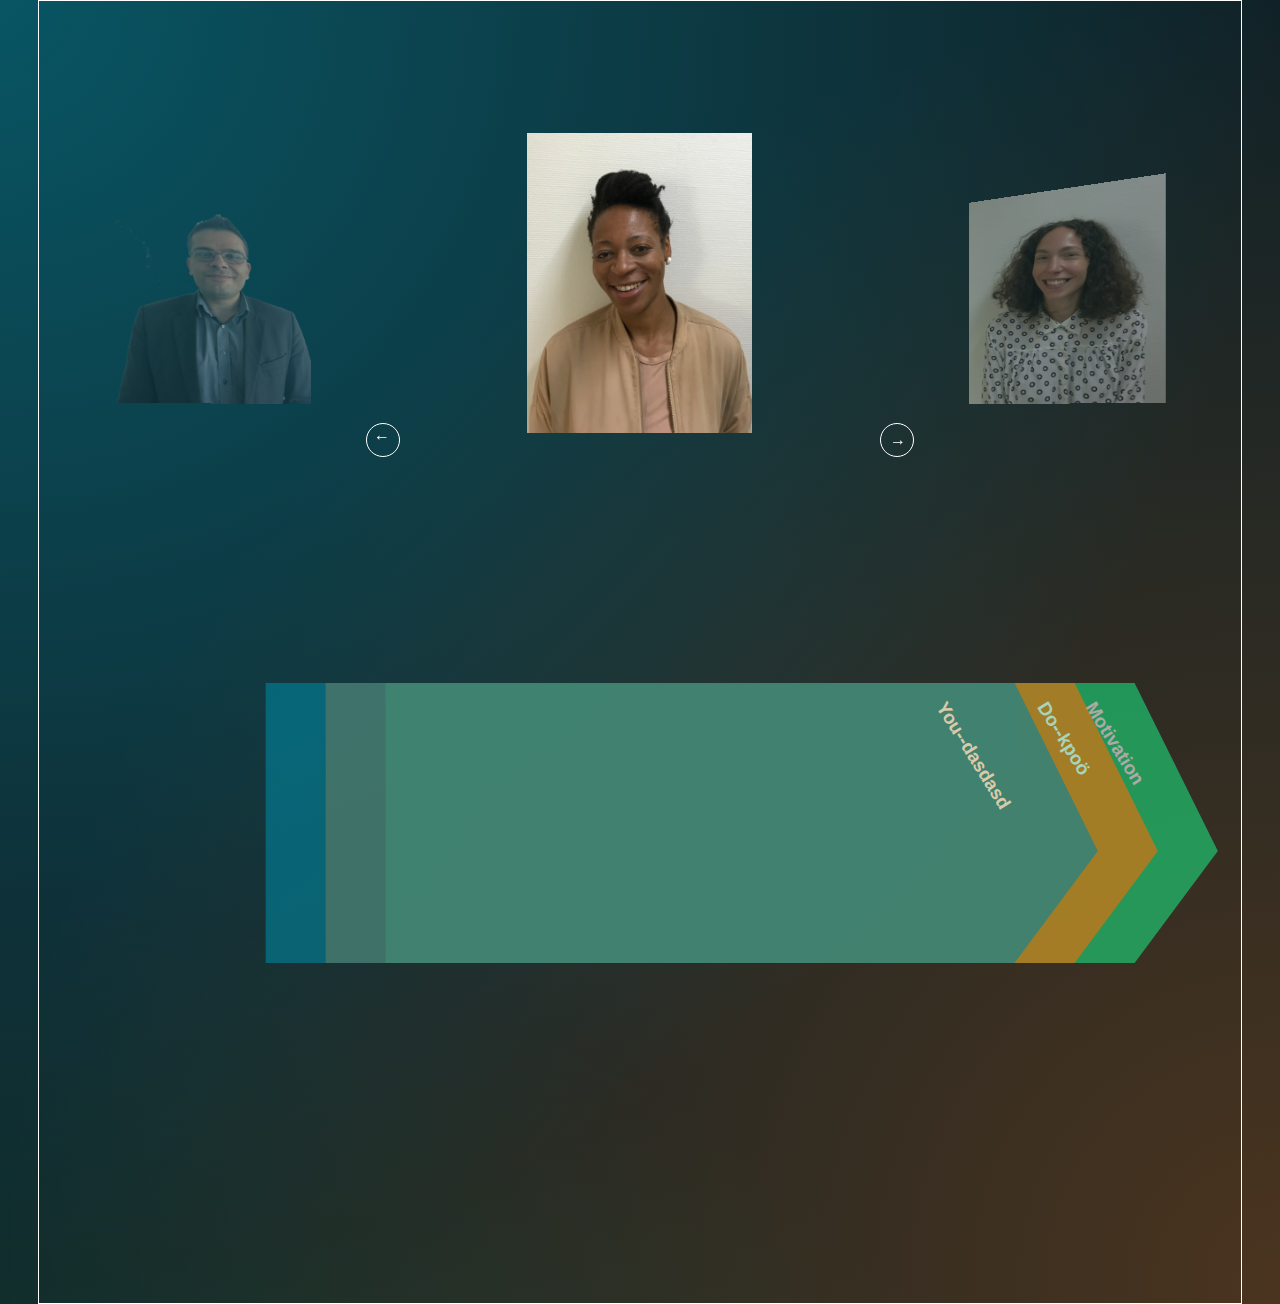
==== commit 37ae90ba: "dono where the problem is" ====
--- a/index.html
+++ b/index.html
@@ -1,137 +1,315 @@
-<!DOCTYPE HTML>
-<html>
-
+<!DOCTYPE html>
+<html lang="en">
 <head>
-
-	<title>CSS3 Only 3D Image Slider</title>
-	<link rel="stylesheet" type="text/css" href="fonts/ss-standard.css" />
-	<link rel="stylesheet" type="text/css" href="style.css" />
-
+    <meta charset="UTF-8">
+    <meta name="viewport" content="width=device-width, initial-scale=1.0">
+    <meta http-equiv="X-UA-Compatible" content="ie=edge">
+    <link rel="stylesheet" href="./css/style.css">
+    <title>Future Developers</title>
 </head>
-
 <body>
 
-
-
-
-	<div id="slider">
-		<input type="radio" id="button-1" name="controls" />
-		<input type="radio" id="button-2" name="controls" checked />
-		<input type="radio" id="button-3" name="controls" />
-		<input type="radio" id="button-4" name="controls" />
-		<input type="radio" id="button-5" name="controls" />
-		<input type="radio" id="button-6" name="controls" />
-		<input type="radio" id="button-7" name="controls" />
-		<input type="radio" id="button-8" name="controls" />
-		<input type="radio" id="button-9" name="controls" />
-		<input type="radio" id="button-10" name="controls" />
-		<input type="radio" id="button-11" name="controls" />
-		<input type="radio" id="button-12" name="controls" />
-		<input type="radio" id="button-13" name="controls" />
-		<input type="radio" id="button-14" name="controls" />
-		<input type="radio" id="button-15" name="controls" />
-
-
-
-
-		<label for="button-1" class="arrows" id="arrow-1">&#x25BB;</label>
-		<label for="button-2" class="arrows" id="arrow-2">&#x25BB;</label>
-		<label for="button-3" class="arrows" id="arrow-3">&#x25BB;</label>
-		<label for="button-4" class="arrows" id="arrow-4">&#x25BB;</label>
-		<label for="button-5" class="arrows" id="arrow-5">&#x25BB;</label>
-		<label for="button-6" class="arrows" id="arrow-6">&#x25BB;</label>
-		<label for="button-7" class="arrows" id="arrow-7">&#x25BB;</label>
-		<label for="button-8" class="arrows" id="arrow-8">&#x25BB;</label>
-		<label for="button-9" class="arrows" id="arrow-9">&#x25BB;</label>
-		<label for="button-10" class="arrows" id="arrow-10">&#x25BB;</label>
-		<label for="button-11" class="arrows" id="arrow-11">&#x25BB;</label>
-		<label for="button-12" class="arrows" id="arrow-12">&#x25BB;</label>
-		<label for="button-13" class="arrows" id="arrow-13">&#x25BB;</label>
-		<label for="button-14" class="arrows" id="arrow-14">&#x25BB;</label>
-		<label for="button-15" class="arrows" id="arrow-15">&#x25BB;</label>
-
-
-
-
-		<div id="slides">
-			<div class='tk-museo-sans'>
-				<span id="image-1">
-
-
-
-				</span>
-				</span>
-				<span id="image-2">
-
-
-
-
-				</span>
-				<span id="image-3">
-
-
-
-				</span>
-				<span id="image-4">
-
-
-
-				</span>
-				<span id="image-5">
-
-
-
-				</span>
-				<span id="image-6">
-
-
-
-				</span>
-				<span id="image-7">
-
-
-				</span>
-				<span id="image-8">
-
-
-				</span>
-				</span>
-				<span id="image-9">
-
-
-				</span>
-
-				<span id="image-10">
-				</span>
-				<span id="image-11">
-
-
-
-				</span>
-				<span id="image-12">
-
-
-				</span>
-				<span id="image-13">
-
-
-				</span>
-				</span>
-				<span id="image-14">
-
-
-				</span>
-				<span id="image-15">
-
-
-
-				</span>
-			</div>
-		</div>
-	</div>
-
-
-
+    <div class="container">
+        <header>
+ <!-- <div class="directionR">R</div>
+        <div class="directionL"></div>
+        <div class="move1">
+            <div>
+                <h2>Who
+                    <br>
+                    are<br>
+                    we?<br>
+                    <br><br>
+                    find it out!
+                    <br><br><br><br>
+
+                </h2>
+            </div>
+
+            <div class="shadowbox">
+
+                <h1>0000000000000</h1>
+            </div>
+
+        </div>
+
+        <div class="move2">
+            <div>
+                <h2>What
+                    <br>
+                    are<br>
+                    we?<br>
+                    doing?
+                    <br><br>
+                    Just Click
+                    <br>and you
+                    <br>will see<br><br>
+                </h2>
+            </div>
+            <div class="shadowbox">
+
+                <h1>0000000000000</h1>
+            </div>
+
+        </div>
+        <div class="move3">
+            <div>
+                <h2>What
+                    <br>
+                    does<br>
+                    motivate<br>
+                    us?
+                    <br><br>
+                    We cannot<br>wait to<br>tell you!<br><br>
+                </h2>
+            </div>
+            <div class="shadowbox">
+
+                <h1>0000000000000</h1>
+            </div>
+
+        </div>
+
+        <div class="picInMiddle">
+            <h1>Future Developers<br>
+            "where on fire, Baby!"
+            </h1>
+        </div> -->
+
+        </header>    
+        <main>
+            <div id="slider">
+                    <input type="radio" id="button-1" name="controls" />
+                    <input type="radio" id="button-2" name="controls" checked />
+                    <input type="radio" id="button-3" name="controls" />
+                    <input type="radio" id="button-4" name="controls" />
+                    <input type="radio" id="button-5" name="controls" />
+                    <input type="radio" id="button-6" name="controls" />
+                    <input type="radio" id="button-7" name="controls" />
+                    <input type="radio" id="button-8" name="controls" />
+                    <input type="radio" id="button-9" name="controls" />
+                    <input type="radio" id="button-10" name="controls" />
+            
+                    <label for="button-1" class="arrows" id="arrow-1"> &#x2192;</label>
+                    <label for="button-2" class="arrows" id="arrow-2"> &#x2192;</label>
+                    <label for="button-3" class="arrows" id="arrow-3"> &#x2192;</label>
+                    <label for="button-4" class="arrows" id="arrow-4"> &#x2192;</label>
+                    <label for="button-5" class="arrows" id="arrow-5"> &#x2192;</label>
+                    <label for="button-6" class="arrows" id="arrow-6"> &#x2192;</label>
+                    <label for="button-7" class="arrows" id="arrow-7">&#x2192;</label>
+                    <label for="button-8" class="arrows" id="arrow-8">&#x2192;</label>
+                    <label for="button-9" class="arrows" id="arrow-9">&#x2192;</label>
+                    <label for="button-10" class="arrows" id="arrow-10">&#x2192;</label>
+            
+                    <div id="slides">
+                        <div class='tk-museo-sans'>
+                            <span id="image-1">
+                            </span>
+            
+                            <span id="image-2">
+                            </span>
+            
+                            <span id="image-3">
+                            </span>
+            
+                            <span id="image-4">
+                            </span>
+            
+                            <span id="image-5">
+                                    
+                            </span>
+            
+                            <span id="image-6">
+                            </span>
+            
+                            <span id="image-7">
+                            </span>
+            
+                            <span id="image-8">
+                                    
+                            </span>
+            
+                            <span id="image-9" >
+        
+                            </span>
+            
+                            <span id="image-10">
+                                
+                            </span> 
+
+                        </div>
+                    </div>
+                    <div class="content">
+                        
+                        <div class="img1Cont">
+                            <input type="radio" id="toggleMot" name="userComments" value="one_value">
+                            <label class="mot" for="toggleMot">    
+                                <h3>Motivation
+                                </h3>
+                            </label>
+                            <input type="radio" id="toggleDoing" name="userComments" value="one_value">
+                            <label class="do" for="toggleDoing">
+                                            <h3>Do--kpoö</h3>
+                                            <p>Lorem ipsum dolor sit amet consectetur adipisicing elit. Libero voluptatibus exercitationem, velit dolor impedit minima vitae ea non? Beatae neque commodi ut eos, soluta corporis tenetur ipsa tempora fugiat autem!</p>
+                                </label>
+                                <input type="radio" id="toggleYou" name="userComments" value="one_value" checked>
+                                <label class="you" for="toggleYou">
+                                        <h3>You--dasdasd </h3>
+                                </label>
+                        </div>
+
+                        <div class="img2Cont">
+                                <input type="radio" id="toggleMot" name="userComments" value="one_value">
+                                <label class="mot" for="toggleMot">    
+                                    <h3>Motivation
+                                    </h3>
+                                </label>
+                                <input type="radio" id="toggleDoing" name="userComments" value="one_value">
+                                <label class="do" for="toggleDoing">
+                                                <h3>Do--kpoö</h3>
+                                    </label>
+                                    <input type="radio" id="toggleYou" name="userComments" value="one_value" checked>
+                                    <label class="you" for="toggleYou">
+                                            <h3>You--dasdasd </h3>
+                                    </label>
+                        </div>
+
+                        <div class="img3Cont">
+                                <input type="radio" id="toggleMot" name="userComments" value="one_value">
+                                <label class="mot" for="toggleMot">    
+                                    <h3>Motivation
+                                    </h3>
+                                </label>
+                                <input type="radio" id="toggleDoing" name="userComments" value="one_value">
+                                <label class="do" for="toggleDoing">
+                                                <h3>Do--kpoö</h3>
+                                    </label>
+                                    <input type="radio" id="toggleYou" name="userComments" value="one_value" checked>
+                                    <label class="you" for="toggleYou">
+                                            <h3>You--dasdasd </h3>
+                                    </label>
+                        </div>
+
+                        <div class="img4Cont">
+                                <input type="radio" id="toggleMot" name="userComments" value="one_value">
+                                <label class="mot" for="toggleMot">    
+                                    <h3>Motivation
+                                    </h3>
+                                </label>
+                                <input type="radio" id="toggleDoing" name="userComments" value="one_value">
+                                <label class="do" for="toggleDoing">
+                                                <h3>Do--kpoö</h3>
+                                    </label>
+                                    <input type="radio" id="toggleYou" name="userComments" value="one_value" checked>
+                                    <label class="you" for="toggleYou">
+                                            <h3>You--dasdasd </h3>
+                                    </label>
+                        </div>
+
+                        <div class="img5Cont">
+                            <input type="radio" id="toggleMot" name="userComments" value="one_value">
+                            <label class="mot" for="toggleMot">    
+                                <h3>Motivation
+                                </h3>
+                            </label>
+                            <input type="radio" id="toggleDoing" name="userComments" value="one_value">
+                            <label class="do" for="toggleDoing">
+                                            <h3>Do--kpoö</h3>
+                                </label>
+                                <input type="radio" id="toggleYou" name="userComments" value="one_value" checked>
+                                <label class="you" for="toggleYou">
+                                        <h3>You--dasdasd </h3>
+                                </label>
+                        </div>
+
+                        <div class="img6Cont">
+                                <input type="radio" id="toggleMot" name="userComments" value="one_value">
+                                <label class="mot" for="toggleMot">    
+                                    <h3>Motivation
+                                    </h3>
+                                </label>
+                                <input type="radio" id="toggleDoing" name="userComments" value="one_value">
+                                <label class="do" for="toggleDoing">
+                                                <h3>Do--kpoö</h3>
+                                    </label>
+                                    <input type="radio" id="toggleYou" name="userComments" value="one_value" checked>
+                                    <label class="you" for="toggleYou">
+                                            <h3>You--dasdasd </h3>
+                                    </label>
+                        </div>
+
+                        <div class="img7Cont">
+                                <input type="radio" id="toggleMot" name="userComments" value="one_value">
+                                <label class="mot" for="toggleMot">    
+                                    <h3>Motivation
+                                    </h3>
+                                </label>
+                                <input type="radio" id="toggleDoing" name="userComments" value="one_value">
+                                <label class="do" for="toggleDoing">
+                                                <h3>Do--kpoö</h3>
+                                    </label>
+                                    <input type="radio" id="toggleYou" name="userComments" value="one_value" checked>
+                                    <label class="you" for="toggleYou">
+                                            <h3>You--dasdasd </h3>
+                                    </label>
+                        </div>
+
+                        <div class="img8Cont">
+                                <input type="radio" id="toggleMot" name="userComments" value="one_value">
+                                <label class="mot" for="toggleMot">    
+                                    <h3>Motivation
+                                    </h3>
+                                </label>
+                                <input type="radio" id="toggleDoing" name="userComments" value="one_value">
+                                <label class="do" for="toggleDoing">
+                                                <h3>Do--kpoö</h3>
+                                    </label>
+                                    <input type="radio" id="toggleYou" name="userComments" value="one_value" checked>
+                                    <label class="you" for="toggleYou">
+                                            <h3>You--dasdasd </h3>
+                                    </label>
+                        </div>
+                        
+                        <div class="img9Cont">
+                                <input type="radio" id="toggleMot" name="userComments" value="one_value">
+                                <label class="mot" for="toggleMot">    
+                                    <h3>Motivation
+                                    </h3>
+                                </label>
+                                <input type="radio" id="toggleDoing" name="userComments" value="one_value">
+                                <label class="do" for="toggleDoing">
+                                                <h3>Do--kpoö</h3>
+                                    </label>
+                                    <input type="radio" id="toggleYou" name="userComments" value="one_value" checked>
+                                    <label class="you" for="toggleYou">
+                                            <h3>You--dasdasd </h3>
+                                    </label>
+                        </div>
+    
+                        <div class="img10Cont">
+                                <input type="radio" id="toggleMot" name="userComments" value="one_value">
+                                <label class="mot" for="toggleMot">    
+                                    <h3>Motivation
+                                    </h3>
+                                </label>
+                                <input type="radio" id="toggleDoing" name="userComments" value="one_value">
+                                <label class="do" for="toggleDoing">
+                                                <h3>Do--kpoö</h3>
+                                    </label>
+                                    <input type="radio" id="toggleYou" name="userComments" value="one_value" checked>
+                                    <label class="you" for="toggleYou">
+                                            <h3>You--dasdasd </h3>
+                                    </label>
+                        </div>                            
+                    </div>
+                </div>                
+
+        </main>
+        <footer>
+
+        </footer>
+          
+    
+    </div>
 </body>
-
 </html>--- a/css/style.css
+++ b/css/style.css
@@ -0,0 +1,502 @@
+/***********************************************************/
+
+        /* ================ Main Stuff ================ */
+
+/***********************************************************/
+
+
+*{
+    padding: 0;
+    margin: 0;
+}
+
+body{
+    background-color:#102227;
+    background-image:-o-radial-gradient(left top,circle 100vw,rgba(0,136,160,.5) 0,rgba(0,136,160,0) 100%),-o-radial-gradient(right center,circle 100vw,rgba(247,105,6,.25) 0,rgba(247,105,6,0) 100%),-o-radial-gradient(left center,circle 100vw,rgba(28,222,126,.2) 0,rgba(28,222,126,0) 100%),-o-radial-gradient(right center,circle 100vw,rgba(0,136,160,.5) 0,rgba(0,136,160,0) 100%),-o-radial-gradient(left center,circle 100vw,rgba(28,222,126,.2) 0,rgba(28,222,126,0) 100%),-o-radial-gradient(right center,circle 100vw,rgba(247,105,6,.25) 0,rgba(247,105,6,0) 100%),-o-radial-gradient(left center,circle 100vw,rgba(28,222,126,.2) 0,rgba(28,222,126,0) 100%),-o-radial-gradient(right center,circle 100vw,rgba(0,136,160,.4) 0,rgba(0,136,160,0) 100%),-o-radial-gradient(left center,circle 100vw,rgba(28,222,126,.2) 0,rgba(28,222,126,0) 100%),-o-radial-gradient(right center,circle 100vw,rgba(247,105,6,.25) 0,rgba(247,105,6,0) 100%),-o-radial-gradient(left center,circle 100vw,rgba(28,222,126,.2) 0,rgba(28,222,126,0) 100%),-o-radial-gradient(right center,circle 100vw,rgba(0,136,160,.5) 0,rgba(0,136,160,0) 100%),-o-radial-gradient(left center,circle 100vw,rgba(28,222,126,.2) 0,rgba(28,222,126,0) 100%),-o-radial-gradient(right center,circle 100vw,rgba(247,105,6,.25) 0,rgba(247,105,6,0) 100%),-o-radial-gradient(left center,circle 100vw,rgba(28,222,126,.2) 0,rgba(28,222,126,0) 100%),-o-radial-gradient(right center,circle 100vw,rgba(0,136,160,.4) 0,rgba(0,136,160,0) 100%),-o-radial-gradient(left center,circle 100vw,rgba(28,222,126,.2) 0,rgba(28,222,126,0) 100%),-o-radial-gradient(right center,circle 100vw,rgba(247,105,6,.25) 0,rgba(247,105,6,0) 100%),-o-radial-gradient(left center,circle 100vw,rgba(28,222,126,.2) 0,rgba(28,222,126,0) 100%),-o-radial-gradient(right center,circle 100vw,rgba(0,136,160,.5) 0,rgba(0,136,160,0) 100%),-o-radial-gradient(left center,circle 100vw,rgba(28,222,126,.2) 0,rgba(28,222,126,0) 100%),-o-radial-gradient(right center,circle 100vw,rgba(247,105,6,.25) 0,rgba(247,105,6,0) 100%),-o-radial-gradient(left center,circle 100vw,rgba(28,222,126,.2) 0,rgba(28,222,126,0) 100%),-o-radial-gradient(right center,circle 100vw,rgba(0,136,160,.4) 0,rgba(0,136,160,0) 100%),-o-radial-gradient(left center,circle 100vw,rgba(28,222,126,.2) 0,rgba(28,222,126,0) 100%),-o-radial-gradient(right center,circle 100vw,rgba(247,105,6,.25) 0,rgba(247,105,6,0) 100%),-o-radial-gradient(left center,circle 100vw,rgba(28,222,126,.2) 0,rgba(28,222,126,0) 100%),-o-radial-gradient(right center,circle 100vw,rgba(0,136,160,.4) 0,rgba(0,136,160,0) 100%);
+    background-image:radial-gradient(circle 100vw at left top,rgba(0,136,160,.5) 0,rgba(0,136,160,0) 100%),radial-gradient(circle 100vw at right center,rgba(247,105,6,.25) 0,rgba(247,105,6,0) 100%),radial-gradient(circle 100vw at left center,rgba(28,222,126,.2) 0,rgba(28,222,126,0) 100%),radial-gradient(circle 100vw at right center,rgba(0,136,160,.5) 0,rgba(0,136,160,0) 100%),radial-gradient(circle 100vw at left center,rgba(28,222,126,.2) 0,rgba(28,222,126,0) 100%),radial-gradient(circle 100vw at right center,rgba(247,105,6,.25) 0,rgba(247,105,6,0) 100%),radial-gradient(circle 100vw at left center,rgba(28,222,126,.2) 0,rgba(28,222,126,0) 100%),radial-gradient(circle 100vw at right center,rgba(0,136,160,.4) 0,rgba(0,136,160,0) 100%),radial-gradient(circle 100vw at left center,rgba(28,222,126,.2) 0,rgba(28,222,126,0) 100%),radial-gradient(circle 100vw at right center,rgba(247,105,6,.25) 0,rgba(247,105,6,0) 100%),radial-gradient(circle 100vw at left center,rgba(28,222,126,.2) 0,rgba(28,222,126,0) 100%),radial-gradient(circle 100vw at right center,rgba(0,136,160,.5) 0,rgba(0,136,160,0) 100%),radial-gradient(circle 100vw at left center,rgba(28,222,126,.2) 0,rgba(28,222,126,0) 100%),radial-gradient(circle 100vw at right center,rgba(247,105,6,.25) 0,rgba(247,105,6,0) 100%),radial-gradient(circle 100vw at left center,rgba(28,222,126,.2) 0,rgba(28,222,126,0) 100%),radial-gradient(circle 100vw at right center,rgba(0,136,160,.4) 0,rgba(0,136,160,0) 100%),radial-gradient(circle 100vw at left center,rgba(28,222,126,.2) 0,rgba(28,222,126,0) 100%),radial-gradient(circle 100vw at right center,rgba(247,105,6,.25) 0,rgba(247,105,6,0) 100%),radial-gradient(circle 100vw at left center,rgba(28,222,126,.2) 0,rgba(28,222,126,0) 100%),radial-gradient(circle 100vw at right center,rgba(0,136,160,.5) 0,rgba(0,136,160,0) 100%),radial-gradient(circle 100vw at left center,rgba(28,222,126,.2) 0,rgba(28,222,126,0) 100%),radial-gradient(circle 100vw at right center,rgba(247,105,6,.25) 0,rgba(247,105,6,0) 100%),radial-gradient(circle 100vw at left center,rgba(28,222,126,.2) 0,rgba(28,222,126,0) 100%),radial-gradient(circle 100vw at right center,rgba(0,136,160,.4) 0,rgba(0,136,160,0) 100%),radial-gradient(circle 100vw at left center,rgba(28,222,126,.2) 0,rgba(28,222,126,0) 100%),radial-gradient(circle 100vw at right center,rgba(247,105,6,.25) 0,rgba(247,105,6,0) 100%),radial-gradient(circle 100vw at left center,rgba(28,222,126,.2) 0,rgba(28,222,126,0) 100%),radial-gradient(circle 100vw at right center,rgba(0,136,160,.4) 0,rgba(0,136,160,0) 100%);
+    background-size:100vw 100vw,100vw 200vw,100vw 200vw,100vw 200vw,100vw 200vw,100vw 200vw,100vw 200vw,100vw 200vw,100vw 200vw,100vw 200vw,100vw 200vw,100vw 200vw,100vw 200vw,100vw 200vw,100vw 200vw,100vw 200vw,100vw 200vw,100vw 200vw,100vw 200vw,100vw 200vw,100vw 200vw,100vw 200vw,100vw 200vw,100vw 200vw,100vw 200vw,100vw 200vw,100vw 200vw,100vw 200vw;
+    background-position:0 0,100% 0,top 100vh left,top 200vh right,top 300vh left,top 400vh right,top 500vh left,top 600vh right,top 700vh left,top 800vh right,top 900vh left,top 1000vh right,top 1100vh left,top 1200vh right,top 1300vh left,top 1400vh right,top 1500vh left,top 1600vh right,top 1700vh left,top 1800vh right,top 1900vh left,top 2000vh right,top 2100vh left,top 2200vh right,top 2300vh left,top 2400vh right,top 2500vh left,top 2600vh right;
+    background-repeat:no-repeat;
+    font-family: 'Gill Sans', 'Gill Sans MT', Calibri, 'Trebuchet MS', sans-serif;
+    }
+
+header{
+    height: 8vh;
+}
+main{
+    height: 100vh;
+    
+}    
+
+footer{
+    height: 30vh;
+}    
+
+.container{
+    margin: 0 3vw;
+    border: 1px solid white;
+}    
+
+
+/***********************************************************/
+
+        /* ================ Slider ================ */
+
+/***********************************************************/
+
+
+
+#slider {
+    display: block;
+    height: 550px;
+    width: 99%;
+    margin: auto;
+    margin-top: 60px;
+    position: relative;
+}
+
+#slider #slides {
+    width: 100%;
+    height: 100%;
+    overflow: hidden;
+    position: relative;
+}
+
+#slider #slides > div {
+    list-style: none;
+    height: 100%;
+    width: 500%;
+    position: relative;
+    left: 0px;
+    margin: 0;
+    padding: 0;
+    overflow: hidden;
+    /* Set 3D perspective since we're using 3D transforms */
+    transform-style: preserve-3d;
+    -webkit-transform-style: preserve-3d;
+    -webkit-perspective: 600px; 
+    -moz-perspective: 600px; 
+    perspective: 600px;
+    -webkit-perspective-origin: 10% 50%; 
+    -moz-perspective-origin: 10% 50%; 
+    perspective-origin: 10% 50%;
+}
+
+#slides > div > span {
+    /* Run the tranistions */
+    -webkit-transition: all 0.7s cubic-bezier(0.550, 0.085, 0.680, 0.530);
+    -moz-transition: all 0.7s cubic-bezier(0.550, 0.085, 0.680, 0.530);
+    -o-transition: all 0.7s cubic-bezier(0.550, 0.085, 0.680, 0.530);
+    transition: all 0.7s cubic-bezier(0.550, 0.085, 0.680, 0.530);
+    height: 300px;
+    width: 10%;
+    float: left;
+    border-radius: 5px;
+    opacity: 1;
+    overflow: hidden;
+    display: block;
+    position: relative;
+    font-size: 1.6em;
+    /*top: 20px;*/
+    z-index: 1;
+}
+
+/* Display none, so the user doesn't see whats happening with the radio buttons */
+#slider input[type=radio] {
+    display: none;
+}
+
+#slider #slides > div > span > img {
+    margin: auto;
+    height: 100%;
+}
+
+/* Styled arrows, so they look nice! */
+#slider .arrows {
+    color: #fff;
+    position: absolute;
+    top: 290px;
+    display: none;
+    cursor: pointer;
+    z-index: 9999;
+    width: 29px;
+    height: 25px;
+    border-radius: 32px;
+    text-align: center;
+    padding: 7px 0 0 3px;    
+    border: 1px solid ;  
+    border-radius: 20px;}
+
+#slider .arrows:hover {
+    box-shadow: 0 0 20px rgba(200, 235, 248, 0.98);
+}
+
+
+/* This is for positioning the arrows */
+#button-1:checked ~ #arrow-2, #button-2:checked ~ #arrow-3, #button-3:checked ~ #arrow-4, #button-4:checked ~ #arrow-5, #button-5:checked ~ #arrow-6, #button-6:checked ~ #arrow-7, #button-7:checked ~ #arrow-8,  #button-8:checked ~ #arrow-9,  #button-9:checked ~ #arrow-10 {
+    right: 27%;
+    display: block;
+}
+
+/* Since there is no previous sibling selector in CSS, we have to select the correct arrow, reposition it and rotate it 180deg so it appears as though it's a back arrow */
+#button-2:checked ~ #arrow-1, #button-3:checked ~ #arrow-2, #button-4:checked ~ #arrow-3, #button-5:checked ~ #arrow-4, #button-6:checked ~ #arrow-5, #button-7:checked ~ #arrow-6, #button-8:checked ~ #arrow-7,  #button-9:checked ~ #arrow-8, #button-10:checked ~ #arrow-9 {
+    left: 27%;
+    display: block;
+    -webkit-transform: rotateZ(180deg);
+    -o-transform: rotateZ(180deg);
+    transform: rotateZ(180deg);
+    border: 1px solid }
+
+#button-2:checked ~ #arrow-1:hover, #button-3:checked ~ #arrow-2:hover, #button-4:checked ~ #arrow-3:hover, #button-5:checked ~ #arrow-4:hover, #button-6:checked ~ #arrow-5:hover,#button-7:checked ~ #arrow-6:hover, #button-8:checked ~ #arrow-7:hover,#button-9:checked ~ #arrow-8:hover,#button-10:checked ~ #arrow-9:hover{
+    box-shadow: 0 0 20px rgba(200, 235, 248, 0.98);
+}
+
+/* The images used in the slides, feel free to change this */
+#image-1 {
+    background: url('../img/1.png');
+    background-size: auto 100%;
+    background-repeat: no-repeat;
+    background-position: center; 
+    
+}
+
+#image-2 {
+    background: url('../img/2.png');
+    background-size: auto 100%;
+    background-repeat: no-repeat;
+    background-position: center; 
+    
+}
+
+#image-3 {
+    background: url('../img/3.png');
+    background-size: auto 100%;
+    background-repeat: no-repeat;
+    background-position: center; 
+        
+}
+
+#image-4 {
+    background: url('../img/4.png');
+    background-size: auto 100%;
+    background-repeat: no-repeat;
+    background-position: center;	
+}
+
+#image-5 {
+    background: url('../img/5.png');
+    background-size: auto 100%;
+    background-repeat: no-repeat;
+    background-position: center;
+}
+#image-6 {
+    background: url('../img/6.png');
+    background-size: auto 100%;
+    background-repeat: no-repeat;
+    background-position: center; 
+}
+#image-7 {
+    background: url('../img/7.png');
+    background-size: auto 100%;
+    background-repeat: no-repeat;
+    background-position: center; 
+}
+#image-8 {
+    background: url('../img/8.png');
+    background-size: auto 100%;
+    background-repeat: no-repeat;
+    background-position: center; 
+}
+#image-9 {
+    background: url('../img/9.png');
+    background-size: auto 100%;
+    background-repeat: no-repeat;
+    background-position: center; 
+}
+#image-10 {
+    background: url('../img/10.png');
+    background-size: auto 100%;
+    background-repeat: no-repeat;
+    background-position: center; 
+}
+
+/* The next bit is a bit wordy, but it just positions the slides at either side of the selected slide 
+   so we get a cool 3D effect */
+#slider #button-1:checked ~ #slides > div #image-2, #slider #button-1:checked ~ #slides > div #image-3, 
+#slider #button-1:checked ~ #slides > div #image-4, #slider #button-1:checked ~ #slides > div #image-5,
+#slider #button-1:checked ~ #slides > div #image-6, #slider #button-1:checked ~ #slides > div #image-7,
+#slider #button-1:checked ~ #slides > div #image-8, #slider #button-1:checked ~ #slides > div #image-9,
+#slider #button-1:checked ~ #slides > div #image-10,#slider #button-2:checked ~ #slides > div #image-3, 
+#slider #button-2:checked ~ #slides > div #image-4, #slider #button-2:checked ~ #slides > div #image-5, 
+#slider #button-2:checked ~ #slides > div #image-6, 
+#slider #button-2:checked ~ #slides > div #image-7, #slider #button-2:checked ~ #slides > div #image-8, 
+#slider #button-2:checked ~ #slides > div #image-9, #slider #button-2:checked ~ #slides > div #image-10, 
+#slider #button-3:checked ~ #slides > div #image-4, #slider #button-3:checked ~ #slides > div #image-5, 
+#slider #button-3:checked ~ #slides > div #image-6, #slider #button-3:checked ~ #slides > div #image-7, 
+#slider #button-3:checked ~ #slides > div #image-8, #slider #button-3:checked ~ #slides > div #image-9, 
+#slider #button-3:checked ~ #slides > div #image-10, #slider #button-4:checked ~ #slides > div #image-5, 
+#slider #button-4:checked ~ #slides > div #image-6, #slider #button-4:checked ~ #slides > div #image-7,
+#slider #button-4:checked ~ #slides > div #image-8, #slider #button-4:checked ~ #slides > div #image-9,
+#slider #button-4:checked ~ #slides > div #image-10, #slider #button-5:checked ~ #slides > div #image-6, 
+#slider #button-5:checked ~ #slides > div #image-7, #slider #button-5:checked ~ #slides > div #image-8, 
+#slider #button-5:checked ~ #slides > div #image-9, #slider #button-5:checked ~ #slides > div #image-10, 
+#slider #button-6:checked ~ #slides > div #image-7, #slider #button-6:checked ~ #slides > div #image-8,
+#slider #button-6:checked ~ #slides > div #image-9, #slider #button-6:checked ~ #slides > div #image-10,
+#slider #button-7:checked ~ #slides > div #image-8, #slider #button-7:checked ~ #slides > div #image-9,
+#slider #button-7:checked ~ #slides > div #image-10, #slider #button-8:checked ~ #slides > div #image-9,
+#slider #button-9:checked ~ #slides > div #image-10
+{
+    -webkit-transform: rotateY(-30deg) scale(0.8) translateX(-30%);
+    transform: rotateY(-30deg) scale(0.8) translateX(-30%);
+    z-index: 0; opacity: 0.5;
+}
+
+#slider #button-2:checked ~ #slides > div #image-1, #slider #button-3:checked ~ #slides > div #image-2,
+#slider #button-3:checked ~ #slides > div #image-1, #slider #button-4:checked ~ #slides > div #image-3, 
+#slider #button-4:checked ~ #slides > div #image-2, #slider #button-4:checked ~ #slides > div #image-1, 
+#slider #button-5:checked ~ #slides > div #image-4, #slider #button-5:checked ~ #slides > div #image-3,
+#slider #button-5:checked ~ #slides > div #image-2, #slider #button-5:checked ~ #slides > div #image-1, 
+#slider #button-6:checked ~ #slides > div #image-5, #slider #button-6:checked ~ #slides > div #image-4,
+#slider #button-6:checked ~ #slides > div #image-3, #slider #button-6:checked ~ #slides > div #image-2,
+#slider #button-6:checked ~ #slides > div #image-1, #slider #button-7:checked ~ #slides > div #image-6,
+#slider #button-7:checked ~ #slides > div #image-5, #slider #button-6:checked ~ #slides > div #image-4,
+#slider #button-7:checked ~ #slides > div #image-3, #slider #button-6:checked ~ #slides > div #image-2,
+#slider #button-7:checked ~ #slides > div #image-1, #slider #button-8:checked ~ #slides > div #image-7,
+#slider #button-8:checked ~ #slides > div #image-6, #slider #button-8:checked ~ #slides > div #image-5,
+#slider #button-8:checked ~ #slides > div #image-4, #slider #button-8:checked ~ #slides > div #image-3,
+#slider #button-8:checked ~ #slides > div #image-2, #slider #button-8:checked ~ #slides > div #image-1,
+#slider #button-9:checked ~ #slides > div #image-8, #slider #button-9:checked ~ #slides > div #image-7,
+#slider #button-9:checked ~ #slides > div #image-6, #slider #button-9:checked ~ #slides > div #image-5,
+#slider #button-9:checked ~ #slides > div #image-4, #slider #button-9:checked ~ #slides > div #image-3,
+#slider #button-10:checked ~ #slides > div #image-9, #slider #button-10:checked ~ #slides > div #image-8,
+#slider #button-10:checked ~ #slides > div #image-7, #slider #button-10:checked ~ #slides > div #image-6,
+#slider #button-10:checked ~ #slides > div #image-5, #slider #button-10:checked ~ #slides > div #image-4,
+#slider #button-10:checked ~ #slides > div #image-3, #slider #button-10:checked ~ #slides > div #image-2,
+#slider #button-10:checked ~ #slides > div #image-1
+{
+    -webkit-transform: rotateY(30deg) scale(0.8) translateX(30%);
+    transform: rotateY(30deg) scale(0.8) translateX(30%);
+    z-index: 0; opacity: 0.5;
+}
+
+
+
+/* .. and finally, move the slides into the correct position when the user clicks the arrow, 
+    so the right slide is selected */
+
+#slider #button-1:checked ~ #slides > div > span { left: 5% }
+
+#slider #button-2:checked ~ #slides > div > span { left: -5% }
+
+#slider #button-3:checked ~ #slides > div > span { left: -15% }
+
+#slider #button-4:checked ~ #slides > div > span { left: -25% }
+
+#slider #button-5:checked ~ #slides > div > span { left: -35% }
+
+#slider #button-6:checked ~ #slides > div > span { left: -45% }
+
+#slider #button-7:checked ~ #slides > div > span { left: -55% }
+
+#slider #button-8:checked ~ #slides > div > span { left: -65% }
+
+#slider #button-9:checked ~ #slides > div > span { left: -75% }
+
+#slider #button-10:checked ~ #slides > div > span { left: -85% }
+
+
+
+
+
+
+/***********************************************************/
+
+        /* ================ Content ================ */
+
+/***********************************************************/        
+
+.content{
+    position: relative;
+}    
+
+.content input{ /* HIDE RADIO */
+    visibility: hidden; /* Makes input not-clickable */
+    position: absolute; /* Remove input from document flow */
+}    
+
+.content label{
+    transition: .8s;
+    transition-timing-function: cubic-bezier(0.550, 0.085, 0.680, 0.530);
+    color: white;
+}    
+
+.you{
+    position: absolute;
+    background-color: rgb(0, 134, 158);
+    opacity: .60;
+    right:220px;
+    height: 280px;
+    width: 70%;
+    transform: translateX(10%);
+    clip-path: polygon(90% 0, 100% 60%, 90% 100%, 0 100%, 0 0);
+}    
+
+.do{
+    position: absolute;
+    opacity: .60;
+    right:160px;
+    background-color: rgb(248, 107, 6);
+    height: 280px;
+    width: 70%;
+    transform: translateX(10%);
+    clip-path: polygon(90% 0, 100% 60%, 90% 100%, 0 100%, 0 0);
+}    
+
+.mot{
+    position: absolute;
+    background-color: rgb(28, 222, 126);
+    opacity: .60;
+    right:100px;
+    height: 280px;
+    width: 70%;
+    transform: translateX(10%);
+    clip-path: polygon(90% 0, 100% 60%, 90% 100%, 0 100%, 0 0);
+}    
+
+.img1Cont > #toggleYou:checked + .you, .img2Cont > #toggleYou:checked + .you, 
+.img3Cont > #toggleYou:checked + .you, .img4Cont > #toggleYou:checked + .you, 
+.img5Cont > #toggleYou:checked + .you, .img6Cont > #toggleYou:checked + .you, 
+.img7Cont > #toggleYou:checked + .you, .img8Cont > #toggleYou:checked + .you,
+.img9Cont > #toggleYou:checked + .you,.img10Cont > #toggleYou:checked + .you{
+    width: 70%;
+    opacity: 1;
+    right:220px;
+
+}    
+
+.img1Cont > #toggleYou:checked ~ .do, .img2Cont > #toggleYou:checked ~ .do, 
+.img3Cont > #toggleYou:checked ~ .do, .img4Cont > #toggleYou:checked ~ .do, 
+.img5Cont > #toggleYou:checked ~ .do, .img6Cont > #toggleYou:checked ~ .do, 
+.img7Cont > #toggleYou:checked ~ .do, .img8Cont > #toggleYou:checked ~ .do,
+.img9Cont > #toggleYou:checked ~ .do,.img10Cont > #toggleYou:checked ~ .do{
+    width: 70%;
+    opacity: .6;
+    right:160px;
+
+}    
+
+.img1Cont > #toggleYou:checked ~ .mot, .img2Cont > #toggleYou:checked ~ .mot, 
+.img3Cont > #toggleYou:checked ~ .mot, .img4Cont > #toggleYou:checked ~ .mot, 
+.img5Cont > #toggleYou:checked ~ .mot, .img6Cont > #toggleYou:checked ~ .mot, 
+.img7Cont > #toggleYou:checked ~ .mot, .img8Cont > #toggleYou:checked ~ .mot,
+.img9Cont > #toggleYou:checked ~ .mot,.img10Cont > #toggleYou:checked ~ .mot{
+    width: 70%;
+    opacity: .6;
+    right:100px;
+
+}    
+
+.img1Cont > #toggleDoing:checked ~ .you, .img2Cont > #toggleDoing:checked ~ .you, 
+.img3Cont > #toggleDoing:checked ~ .you, .img4Cont > #toggleDoing:checked ~ .you, 
+.img5Cont > #toggleDoing:checked ~ .you, .img6Cont > #toggleDoing:checked ~ .you, 
+.img7Cont > #toggleDoing:checked ~ .you, .img8Cont > #toggleDoing:checked ~ .you,
+.img9Cont > #toggleDoing:checked ~ .you,.img10Cont > #toggleDoing:checked ~ .you{
+    width: 70%;
+    opacity: .6;
+    right: 600px;
+}    
+
+.img1Cont > #toggleDoing:checked + .do, .img2Cont > #toggleDoing:checked + .do, 
+.img3Cont > #toggleDoing:checked + .do, .img4Cont > #toggleDoing:checked + .do, 
+.img5Cont > #toggleDoing:checked + .do, .img6Cont > #toggleDoing:checked + .do, 
+.img7Cont > #toggleDoing:checked + .do, .img8Cont > #toggleDoing:checked + .do,
+.img9Cont > #toggleDoing:checked + .do,.img10Cont > #toggleDoing:checked + .do{
+    width: 70%;
+    opacity: 1;
+    right: 160px;
+
+}    
+
+.img1Cont > #toggleDoing:checked ~ .mot, .img2Cont > #toggleDoing:checked ~ .mot, 
+.img3Cont > #toggleDoing:checked ~ .mot, .img4Cont > #toggleDoing:checked ~ .mot, 
+.img5Cont > #toggleDoing:checked ~ .mot, .img6Cont > #toggleDoing:checked ~ .mot, 
+.img7Cont > #toggleDoing:checked ~ .mot, .img8Cont > #toggleDoing:checked ~ .mot,
+.img9Cont > #toggleDoing:checked ~ .mot,.img10Cont > #toggleDoing:checked ~ .mot{
+    width: 70%;
+    opacity: .6;
+    right: 100px;
+}    
+
+.img1Cont > #toggleMot:checked ~ .you, .img2Cont > #toggleMot:checked ~ .you, 
+.img3Cont > #toggleMot:checked ~ .you, .img4Cont > #toggleMot:checked ~ .you, 
+.img5Cont > #toggleMot:checked ~ .you, .img6Cont > #toggleMot:checked ~ .you, 
+.img7Cont > #toggleMot:checked ~ .you, .img8Cont > #toggleMot:checked ~ .you,
+.img9Cont > #toggleMot:checked ~ .you,.img10Cont > #toggleMot:checked ~ .you{
+    width: 70%;
+    opacity: .6;
+    right: 600px;
+}    
+
+.img1Cont > #toggleMot:checked ~ .do, .img2Cont > #toggleMot:checked ~ .do, 
+.img3Cont > #toggleMot:checked ~ .do, .img4Cont > #toggleMot:checked ~ .do, 
+.img5Cont > #toggleMot:checked ~ .do, .img6Cont > #toggleMot:checked ~ .do, 
+.img7Cont > #toggleMot:checked ~ .do, .img8Cont > #toggleMot:checked ~ .do,
+.img9Cont > #toggleMot:checked ~ .do, .img10Cont > #toggleMot:checked ~ .do{
+    width: 70%;
+    opacity: .6;
+    right: 540px;
+}    
+
+.img1Cont > #toggleMot:checked + .mot, .img2Cont > #toggleMot:checked + .mot, 
+.img3Cont > #toggleMot:checked + .mot, .img4Cont > #toggleMot:checked + .mot, 
+.img5Cont > #toggleMot:checked + .mot, .img6Cont > #toggleMot:checked + .mot, 
+.img7Cont > #toggleMot:checked + .mot, .img8Cont > #toggleMot:checked + .mot,
+.img9Cont > #toggleMot:checked + .mot,.img10Cont > #toggleMot:checked + .mot{
+    width: 70%;
+    opacity: 1;
+    right: 100px;
+}    
+
+.you > h3{
+    position: absolute;
+    right: 3%;
+    top: 15px;
+    transform: rotate(58deg);
+    transform-origin: 0 0; 
+    text-align: right;
+}    
+
+.do > h3{
+    position: absolute;
+    right: 3%;
+    top: 15px;
+    transform: rotate(58deg);
+    transform-origin: 0 0; 
+    text-align: right;
+}    
+
+
+.mot > h3{
+    position: absolute;
+    right: 3%;
+    top: 15px;
+    transform: rotate(58deg);
+    text-align: right;
+    transform-origin: 0 0; 
+}    
+
+.img1Cont, .img2Cont, .img3Cont, .img4Cont, .img5Cont,.img6Cont, .img7Cont, .img8Cont,
+.img9Cont,.img10Cont{
+    transform: translateY(100px);
+    opacity: 0;    
+    transition: opacity .8s , transform .8s;
+}
+#button-1:checked ~ .content > .img1Cont,
+#button-2:checked ~ .content > .img2Cont, #button-3:checked ~ .content > .img3Cont,
+#button-4:checked ~ .content > .img4Cont, #button-5:checked ~ .content > .img5Cont,
+#button-6:checked ~ .content > .img6Cont, #button-7:checked ~ .content > .img7Cont,
+#button-8:checked ~ .content > .img8Cont, #button-9:checked ~ .content > .img9Cont,
+#button-10:checked ~ .content > .img10Cont{
+    transform: translateY(0px);
+    opacity: 1;
+}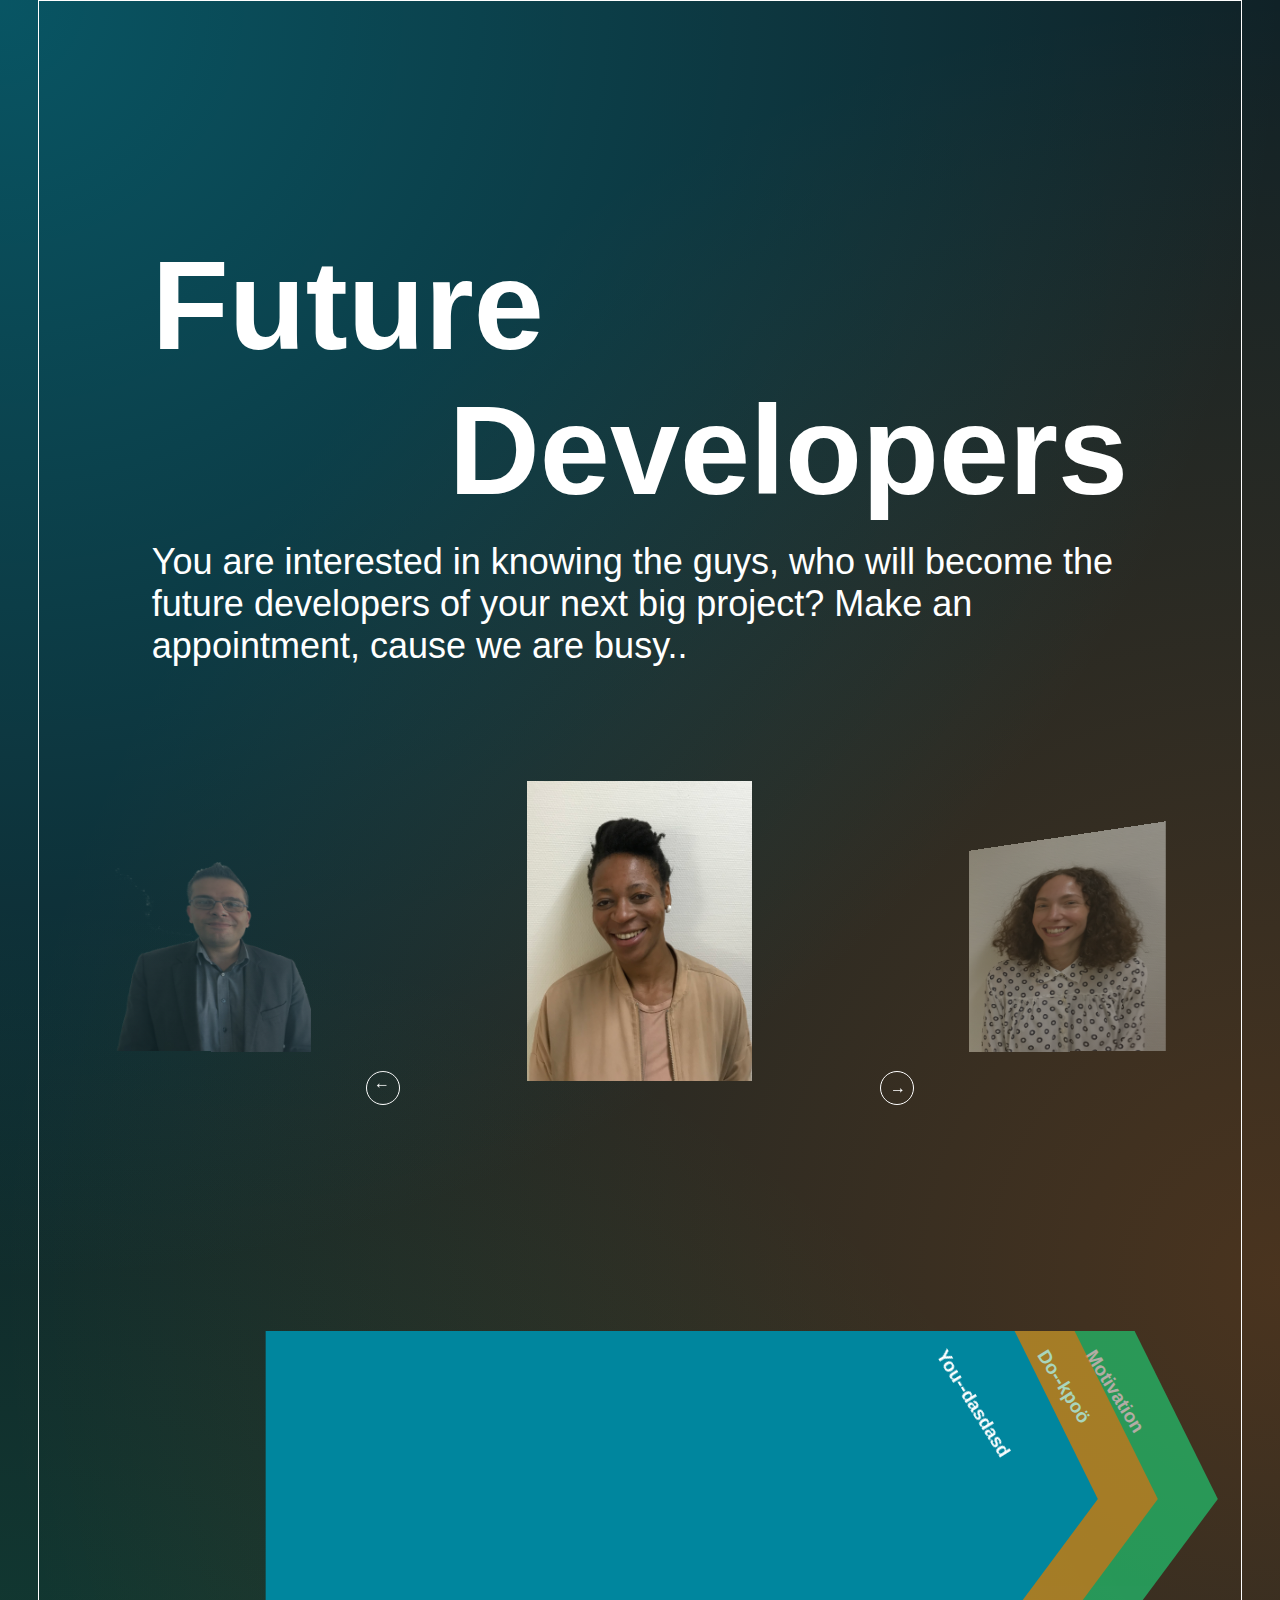
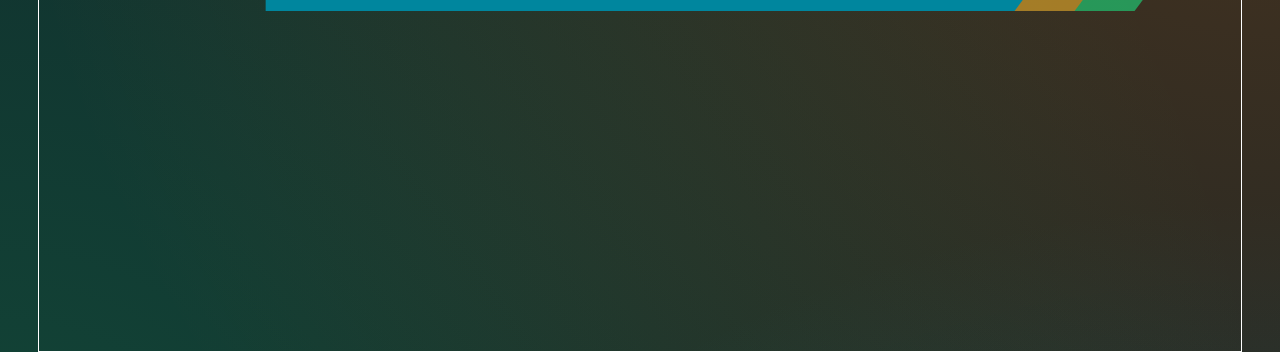
==== commit b244f7a5: "working content area" ====
--- a/index.html
+++ b/index.html
@@ -1,5 +1,6 @@
 <!DOCTYPE html>
 <html lang="en">
+
 <head>
     <meta charset="UTF-8">
     <meta name="viewport" content="width=device-width, initial-scale=1.0">
@@ -7,309 +8,256 @@
     <link rel="stylesheet" href="./css/style.css">
     <title>Future Developers</title>
 </head>
+
 <body>
 
     <div class="container">
         <header>
- <!-- <div class="directionR">R</div>
-        <div class="directionL"></div>
-        <div class="move1">
-            <div>
-                <h2>Who
-                    <br>
-                    are<br>
-                    we?<br>
-                    <br><br>
-                    find it out!
-                    <br><br><br><br>
-
-                </h2>
+            <div class="header">
+                <h1>Future </h1>
+                <h1>Developers </h1>
+                </br>
+                <p>You are interested in knowing the guys, who will become the future developers of your next big
+                    project? Make an appointment, cause we are busy..</p>
             </div>
 
-            <div class="shadowbox">
-
-                <h1>0000000000000</h1>
-            </div>
-
-        </div>
-
-        <div class="move2">
-            <div>
-                <h2>What
-                    <br>
-                    are<br>
-                    we?<br>
-                    doing?
-                    <br><br>
-                    Just Click
-                    <br>and you
-                    <br>will see<br><br>
-                </h2>
-            </div>
-            <div class="shadowbox">
-
-                <h1>0000000000000</h1>
-            </div>
-
-        </div>
-        <div class="move3">
-            <div>
-                <h2>What
-                    <br>
-                    does<br>
-                    motivate<br>
-                    us?
-                    <br><br>
-                    We cannot<br>wait to<br>tell you!<br><br>
-                </h2>
-            </div>
-            <div class="shadowbox">
-
-                <h1>0000000000000</h1>
-            </div>
-
-        </div>
-
-        <div class="picInMiddle">
-            <h1>Future Developers<br>
-            "where on fire, Baby!"
-            </h1>
-        </div> -->
-
-        </header>    
+        </header>
         <main>
             <div id="slider">
-                    <input type="radio" id="button-1" name="controls" />
-                    <input type="radio" id="button-2" name="controls" checked />
-                    <input type="radio" id="button-3" name="controls" />
-                    <input type="radio" id="button-4" name="controls" />
-                    <input type="radio" id="button-5" name="controls" />
-                    <input type="radio" id="button-6" name="controls" />
-                    <input type="radio" id="button-7" name="controls" />
-                    <input type="radio" id="button-8" name="controls" />
-                    <input type="radio" id="button-9" name="controls" />
-                    <input type="radio" id="button-10" name="controls" />
-            
-                    <label for="button-1" class="arrows" id="arrow-1"> &#x2192;</label>
-                    <label for="button-2" class="arrows" id="arrow-2"> &#x2192;</label>
-                    <label for="button-3" class="arrows" id="arrow-3"> &#x2192;</label>
-                    <label for="button-4" class="arrows" id="arrow-4"> &#x2192;</label>
-                    <label for="button-5" class="arrows" id="arrow-5"> &#x2192;</label>
-                    <label for="button-6" class="arrows" id="arrow-6"> &#x2192;</label>
-                    <label for="button-7" class="arrows" id="arrow-7">&#x2192;</label>
-                    <label for="button-8" class="arrows" id="arrow-8">&#x2192;</label>
-                    <label for="button-9" class="arrows" id="arrow-9">&#x2192;</label>
-                    <label for="button-10" class="arrows" id="arrow-10">&#x2192;</label>
-            
-                    <div id="slides">
-                        <div class='tk-museo-sans'>
-                            <span id="image-1">
-                            </span>
-            
-                            <span id="image-2">
-                            </span>
-            
-                            <span id="image-3">
-                            </span>
-            
-                            <span id="image-4">
-                            </span>
-            
-                            <span id="image-5">
-                                    
-                            </span>
-            
-                            <span id="image-6">
-                            </span>
-            
-                            <span id="image-7">
-                            </span>
-            
-                            <span id="image-8">
-                                    
-                            </span>
-            
-                            <span id="image-9" >
-        
-                            </span>
-            
-                            <span id="image-10">
-                                
-                            </span> 
-
-                        </div>
-                    </div>
-                    <div class="content">
-                        
-                        <div class="img1Cont">
-                            <input type="radio" id="toggleMot" name="userComments" value="one_value">
-                            <label class="mot" for="toggleMot">    
-                                <h3>Motivation
-                                </h3>
-                            </label>
-                            <input type="radio" id="toggleDoing" name="userComments" value="one_value">
-                            <label class="do" for="toggleDoing">
-                                            <h3>Do--kpoö</h3>
-                                            <p>Lorem ipsum dolor sit amet consectetur adipisicing elit. Libero voluptatibus exercitationem, velit dolor impedit minima vitae ea non? Beatae neque commodi ut eos, soluta corporis tenetur ipsa tempora fugiat autem!</p>
-                                </label>
-                                <input type="radio" id="toggleYou" name="userComments" value="one_value" checked>
-                                <label class="you" for="toggleYou">
-                                        <h3>You--dasdasd </h3>
-                                </label>
-                        </div>
-
-                        <div class="img2Cont">
-                                <input type="radio" id="toggleMot" name="userComments" value="one_value">
-                                <label class="mot" for="toggleMot">    
-                                    <h3>Motivation
-                                    </h3>
-                                </label>
-                                <input type="radio" id="toggleDoing" name="userComments" value="one_value">
-                                <label class="do" for="toggleDoing">
-                                                <h3>Do--kpoö</h3>
-                                    </label>
-                                    <input type="radio" id="toggleYou" name="userComments" value="one_value" checked>
-                                    <label class="you" for="toggleYou">
-                                            <h3>You--dasdasd </h3>
-                                    </label>
-                        </div>
-
-                        <div class="img3Cont">
-                                <input type="radio" id="toggleMot" name="userComments" value="one_value">
-                                <label class="mot" for="toggleMot">    
-                                    <h3>Motivation
-                                    </h3>
-                                </label>
-                                <input type="radio" id="toggleDoing" name="userComments" value="one_value">
-                                <label class="do" for="toggleDoing">
-                                                <h3>Do--kpoö</h3>
-                                    </label>
-                                    <input type="radio" id="toggleYou" name="userComments" value="one_value" checked>
-                                    <label class="you" for="toggleYou">
-                                            <h3>You--dasdasd </h3>
-                                    </label>
-                        </div>
-
-                        <div class="img4Cont">
-                                <input type="radio" id="toggleMot" name="userComments" value="one_value">
-                                <label class="mot" for="toggleMot">    
-                                    <h3>Motivation
-                                    </h3>
-                                </label>
-                                <input type="radio" id="toggleDoing" name="userComments" value="one_value">
-                                <label class="do" for="toggleDoing">
-                                                <h3>Do--kpoö</h3>
-                                    </label>
-                                    <input type="radio" id="toggleYou" name="userComments" value="one_value" checked>
-                                    <label class="you" for="toggleYou">
-                                            <h3>You--dasdasd </h3>
-                                    </label>
-                        </div>
-
-                        <div class="img5Cont">
-                            <input type="radio" id="toggleMot" name="userComments" value="one_value">
-                            <label class="mot" for="toggleMot">    
-                                <h3>Motivation
-                                </h3>
-                            </label>
-                            <input type="radio" id="toggleDoing" name="userComments" value="one_value">
-                            <label class="do" for="toggleDoing">
-                                            <h3>Do--kpoö</h3>
-                                </label>
-                                <input type="radio" id="toggleYou" name="userComments" value="one_value" checked>
-                                <label class="you" for="toggleYou">
-                                        <h3>You--dasdasd </h3>
-                                </label>
-                        </div>
-
-                        <div class="img6Cont">
-                                <input type="radio" id="toggleMot" name="userComments" value="one_value">
-                                <label class="mot" for="toggleMot">    
-                                    <h3>Motivation
-                                    </h3>
-                                </label>
-                                <input type="radio" id="toggleDoing" name="userComments" value="one_value">
-                                <label class="do" for="toggleDoing">
-                                                <h3>Do--kpoö</h3>
-                                    </label>
-                                    <input type="radio" id="toggleYou" name="userComments" value="one_value" checked>
-                                    <label class="you" for="toggleYou">
-                                            <h3>You--dasdasd </h3>
-                                    </label>
-                        </div>
-
-                        <div class="img7Cont">
-                                <input type="radio" id="toggleMot" name="userComments" value="one_value">
-                                <label class="mot" for="toggleMot">    
-                                    <h3>Motivation
-                                    </h3>
-                                </label>
-                                <input type="radio" id="toggleDoing" name="userComments" value="one_value">
-                                <label class="do" for="toggleDoing">
-                                                <h3>Do--kpoö</h3>
-                                    </label>
-                                    <input type="radio" id="toggleYou" name="userComments" value="one_value" checked>
-                                    <label class="you" for="toggleYou">
-                                            <h3>You--dasdasd </h3>
-                                    </label>
-                        </div>
-
-                        <div class="img8Cont">
-                                <input type="radio" id="toggleMot" name="userComments" value="one_value">
-                                <label class="mot" for="toggleMot">    
-                                    <h3>Motivation
-                                    </h3>
-                                </label>
-                                <input type="radio" id="toggleDoing" name="userComments" value="one_value">
-                                <label class="do" for="toggleDoing">
-                                                <h3>Do--kpoö</h3>
-                                    </label>
-                                    <input type="radio" id="toggleYou" name="userComments" value="one_value" checked>
-                                    <label class="you" for="toggleYou">
-                                            <h3>You--dasdasd </h3>
-                                    </label>
-                        </div>
-                        
-                        <div class="img9Cont">
-                                <input type="radio" id="toggleMot" name="userComments" value="one_value">
-                                <label class="mot" for="toggleMot">    
-                                    <h3>Motivation
-                                    </h3>
-                                </label>
-                                <input type="radio" id="toggleDoing" name="userComments" value="one_value">
-                                <label class="do" for="toggleDoing">
-                                                <h3>Do--kpoö</h3>
-                                    </label>
-                                    <input type="radio" id="toggleYou" name="userComments" value="one_value" checked>
-                                    <label class="you" for="toggleYou">
-                                            <h3>You--dasdasd </h3>
-                                    </label>
-                        </div>
-    
-                        <div class="img10Cont">
-                                <input type="radio" id="toggleMot" name="userComments" value="one_value">
-                                <label class="mot" for="toggleMot">    
-                                    <h3>Motivation
-                                    </h3>
-                                </label>
-                                <input type="radio" id="toggleDoing" name="userComments" value="one_value">
-                                <label class="do" for="toggleDoing">
-                                                <h3>Do--kpoö</h3>
-                                    </label>
-                                    <input type="radio" id="toggleYou" name="userComments" value="one_value" checked>
-                                    <label class="you" for="toggleYou">
-                                            <h3>You--dasdasd </h3>
-                                    </label>
-                        </div>                            
-                    </div>
-                </div>                
+                <input type="radio" id="button-1" name="controls" />
+                <input type="radio" id="button-2" name="controls" checked />
+                <input type="radio" id="button-3" name="controls" />
+                <input type="radio" id="button-4" name="controls" />
+                <input type="radio" id="button-5" name="controls" />
+                <input type="radio" id="button-6" name="controls" />
+                <input type="radio" id="button-7" name="controls" />
+                <input type="radio" id="button-8" name="controls" />
+                <input type="radio" id="button-9" name="controls" />
+                <input type="radio" id="button-10" name="controls" />
+
+                <label for="button-1" class="arrows" id="arrow-1"> &#x2192;</label>
+                <label for="button-2" class="arrows" id="arrow-2"> &#x2192;</label>
+                <label for="button-3" class="arrows" id="arrow-3"> &#x2192;</label>
+                <label for="button-4" class="arrows" id="arrow-4"> &#x2192;</label>
+                <label for="button-5" class="arrows" id="arrow-5"> &#x2192;</label>
+                <label for="button-6" class="arrows" id="arrow-6"> &#x2192;</label>
+                <label for="button-7" class="arrows" id="arrow-7">&#x2192;</label>
+                <label for="button-8" class="arrows" id="arrow-8">&#x2192;</label>
+                <label for="button-9" class="arrows" id="arrow-9">&#x2192;</label>
+                <label for="button-10" class="arrows" id="arrow-10">&#x2192;</label>
+
+                <div id="slides">
+                    <div class='tk-museo-sans'>
+                        <span id="image-1">
+                        </span>
+
+                        <span id="image-2">
+                        </span>
+
+                        <span id="image-3">
+                        </span>
+
+                        <span id="image-4">
+                        </span>
+
+                        <span id="image-5">
+
+                        </span>
+
+                        <span id="image-6">
+                        </span>
+
+                        <span id="image-7">
+                        </span>
+
+                        <span id="image-8">
+
+                        </span>
+
+                        <span id="image-9">
+
+                        </span>
+
+                        <span id="image-10">
+
+                        </span>
+
+                    </div>
+                </div>
+                <div class="content">
+
+                    <div class="img1Cont">
+                        <input type="radio" id="toggleMot1" name="userComments" value="one_value">
+                        <label class="mot" for="toggleMot1">
+                            <h3>Motivation
+                            </h3>
+                        </label>
+                        <input type="radio" id="toggleDoing1" name="userComments" value="one_value">
+                        <label class="do" for="toggleDoing1">
+                            <h3>Do--kpoö</h3>
+                            <p>Lorem ipsum dolor sit amet consectetur adipisicing elit. Libero voluptatibus
+                                exercitationem, velit dolor impedit minima vitae ea non? Beatae neque commodi ut eos,
+                                soluta corporis tenetur ipsa tempora fugiat autem!</p>
+                        </label>
+                        <input type="radio" id="toggleYou1" name="userComments" value="one_value" checked>
+                        <label class="you" for="toggleYou1">
+                            <h3>You--dasdasd </h3>
+                        </label>
+                    </div>
+
+                    <div class="img2Cont">
+                        <input type="radio" id="toggleMot2" name="userComments2" value="one_value">
+                        <label class="mot" for="toggleMot2">
+                            <h3>Motivation
+                            </h3>
+                        </label>
+                        <input type="radio" id="toggleDoing2" name="userComments2" value="one_value">
+                        <label class="do" for="toggleDoing2">
+                            <h3>Do--kpoö</h3>
+                        </label>
+                        <input type="radio" id="toggleYou2" name="userComments2" value="one_value" checked>
+                        <label class="you" for="toggleYou2">
+                            <h3>You--dasdasd </h3>
+                        </label>
+                    </div>
+
+                    <div class="img3Cont">
+                        <input type="radio" id="toggleMot3" name="userComments" value="one_value">
+                        <label class="mot" for="toggleMot3">
+                            <h3>Motivation
+                            </h3>
+                        </label>
+                        <input type="radio" id="toggleDoing3" name="userComments" value="one_value">
+                        <label class="do" for="toggleDoing3">
+                            <h3>Do--kpoö</h3>
+                        </label>
+                        <input type="radio" id="toggleYou3" name="userComments" value="one_value" checked>
+                        <label class="you" for="toggleYou3">
+                            <h3>You--dasdasd </h3>
+                        </label>
+                    </div>
+
+                    <div class="img4Cont">
+                        <input type="radio" id="toggleMot4" name="userComments" value="one_value">
+                        <label class="mot" for="toggleMot4">
+                            <h3>Motivation
+                            </h3>
+                        </label>
+                        <input type="radio" id="toggleDoing4" name="userComments" value="one_value">
+                        <label class="do" for="toggleDoing4">
+                            <h3>Do--kpoö</h3>
+                        </label>
+                        <input type="radio" id="toggleYou4" name="userComments" value="one_value" checked>
+                        <label class="you" for="toggleYou4">
+                            <h3>You--dasdasd </h3>
+                        </label>
+                    </div>
+
+                    <div class="img5Cont">
+                        <input type="radio" id="toggleMot5" name="userComments" value="one_value">
+                        <label class="mot" for="toggleMot5">
+                            <h3>Motivation
+                            </h3>
+                        </label>
+                        <input type="radio" id="toggleDoing5" name="userComments" value="one_value">
+                        <label class="do" for="toggleDoing5">
+                            <h3>Do--kpoö</h3>
+                        </label>
+                        <input type="radio" id="toggleYou5" name="userComments" value="one_value" checked>
+                        <label class="you" for="toggleYou5">
+                            <h3>You--dasdasd </h3>
+                        </label>
+                    </div>
+
+                    <div class="img6Cont">
+                        <input type="radio" id="toggleMot6" name="userComments" value="one_value">
+                        <label class="mot" for="toggleMot6">
+                            <h3>Motivation
+                            </h3>
+                        </label>
+                        <input type="radio" id="toggleDoing6" name="userComments" value="one_value">
+                        <label class="do" for="toggleDoing6">
+                            <h3>Do--kpoö</h3>
+                        </label>
+                        <input type="radio" id="toggleYou6" name="userComments" value="one_value" checked>
+                        <label class="you" for="toggleYou6">
+                            <h3>You--dasdasd </h3>
+                        </label>
+                    </div>
+
+                    <div class="img7Cont">
+                        <input type="radio" id="toggleMot7" name="userComments" value="one_value">
+                        <label class="mot" for="toggleMot7">
+                            <h3>Motivation
+                            </h3>
+                        </label>
+                        <input type="radio" id="toggleDoing7" name="userComments" value="one_value">
+                        <label class="do" for="toggleDoing7">
+                            <h3>Do--kpoö</h3>
+                        </label>
+                        <input type="radio" id="toggleYou7" name="userComments" value="one_value" checked>
+                        <label class="you" for="toggleYou7">
+                            <h3>You--dasdasd </h3>
+                        </label>
+                    </div>
+
+                    <div class="img8Cont">
+                        <input type="radio" id="toggleMot8" name="userComments" value="one_value">
+                        <label class="mot" for="toggleMot8">
+                            <h3>Motivation
+                            </h3>
+                        </label>
+                        <input type="radio" id="toggleDoing8" name="userComments" value="one_value">
+                        <label class="do" for="toggleDoing8">
+                            <h3>Do--kpoö</h3>
+                        </label>
+                        <input type="radio" id="toggleYou8" name="userComments" value="one_value" checked>
+                        <label class="you" for="toggleYou8">
+                            <h3>You--dasdasd </h3>
+                        </label>
+                    </div>
+
+                    <div class="img9Cont">
+                        <input type="radio" id="toggleMot9" name="userComments" value="one_value">
+                        <label class="mot" for="toggleMot9">
+                            <h3>Motivation
+                            </h3>
+                        </label>
+                        <input type="radio" id="toggleDoing9" name="userComments" value="one_value">
+                        <label class="do" for="toggleDoing9">
+                            <h3>Do--kpoö</h3>
+                        </label>
+                        <input type="radio" id="toggleYou9" name="userComments" value="one_value" checked>
+                        <label class="you" for="toggleYou9">
+                            <h3>You--dasdasd </h3>
+                        </label>
+                    </div>
+
+                    <div class="img10Cont">
+                        <input type="radio" id="toggleMot10" name="userComments" value="one_value">
+                        <label class="mot" for="toggleMot10">
+                            <h3>Motivation
+                            </h3>
+                        </label>
+                        <input type="radio" id="toggleDoing10" name="userComments" value="one_value">
+                        <label class="do" for="toggleDoing10">
+                            <h3>Do--kpoö</h3>
+                        </label>
+                        <input type="radio" id="toggleYou10" name="userComments" value="one_value" checked>
+                        <label class="you" for="toggleYou10">
+                            <h3>You--dasdasd </h3>
+                        </label>
+                    </div>
+                </div>
+            </div>
 
         </main>
         <footer>
 
         </footer>
-          
-    
+
+
     </div>
 </body>
+
 </html>--- a/css/style.css
+++ b/css/style.css
@@ -21,7 +21,7 @@
     }
 
 header{
-    height: 8vh;
+    height: 80vh;
 }
 main{
     height: 100vh;
@@ -37,6 +37,30 @@
     border: 1px solid white;
 }    
 
+.header {
+    position: absolute;
+    left: 50%;
+    top: 50%;
+    -webkit-transform: translate(-50%, -50%);
+    transform: translate(-50%, -50%);
+    color: white;
+}
+
+.header :first-child{
+    font-size: 14vh;
+    margin-bottom: 0;
+   
+}
+.header :nth-child(2){
+    font-size: 14vh;
+    margin-top: 0;
+    margin-left: 33vh;
+   
+}
+
+p{
+    font-size: 4vh;
+}
 
 /***********************************************************/
 
@@ -317,23 +341,27 @@
 
 .content{
     position: relative;
+    pointer
 }    
 
 .content input{ /* HIDE RADIO */
     visibility: hidden; /* Makes input not-clickable */
     position: absolute; /* Remove input from document flow */
+    
 }    
 
 .content label{
     transition: .8s;
     transition-timing-function: cubic-bezier(0.550, 0.085, 0.680, 0.530);
     color: white;
+    cursor: pointer;
+
 }    
 
 .you{
     position: absolute;
     background-color: rgb(0, 134, 158);
-    opacity: .60;
+    opacity: 1;
     right:220px;
     height: 280px;
     width: 70%;
@@ -363,95 +391,95 @@
     clip-path: polygon(90% 0, 100% 60%, 90% 100%, 0 100%, 0 0);
 }    
 
-.img1Cont > #toggleYou:checked + .you, .img2Cont > #toggleYou:checked + .you, 
-.img3Cont > #toggleYou:checked + .you, .img4Cont > #toggleYou:checked + .you, 
-.img5Cont > #toggleYou:checked + .you, .img6Cont > #toggleYou:checked + .you, 
-.img7Cont > #toggleYou:checked + .you, .img8Cont > #toggleYou:checked + .you,
-.img9Cont > #toggleYou:checked + .you,.img10Cont > #toggleYou:checked + .you{
+.img1Cont > #toggleYou1:checked + .you, .img2Cont > #toggleYou2:checked + .you, 
+.img3Cont > #toggleYou3:checked + .you, .img4Cont > #toggleYou4:checked + .you, 
+.img5Cont > #toggleYou5:checked + .you, .img6Cont > #toggleYou6:checked + .you, 
+.img7Cont > #toggleYou7:checked + .you, .img8Cont > #toggleYou8:checked + .you,
+.img9Cont > #toggleYou9:checked + .you,.img10Cont > #toggleYou10:checked + .you{
     width: 70%;
     opacity: 1;
     right:220px;
 
 }    
 
-.img1Cont > #toggleYou:checked ~ .do, .img2Cont > #toggleYou:checked ~ .do, 
-.img3Cont > #toggleYou:checked ~ .do, .img4Cont > #toggleYou:checked ~ .do, 
-.img5Cont > #toggleYou:checked ~ .do, .img6Cont > #toggleYou:checked ~ .do, 
-.img7Cont > #toggleYou:checked ~ .do, .img8Cont > #toggleYou:checked ~ .do,
-.img9Cont > #toggleYou:checked ~ .do,.img10Cont > #toggleYou:checked ~ .do{
+.img1Cont > #toggleYou1:checked ~ .do, .img2Cont > #toggleYou2:checked ~ .do, 
+.img3Cont > #toggleYou3:checked ~ .do, .img4Cont > #toggleYou4:checked ~ .do, 
+.img5Cont > #toggleYou5:checked ~ .do, .img6Cont > #toggleYou6:checked ~ .do, 
+.img7Cont > #toggleYou7:checked ~ .do, .img8Cont > #toggleYou8:checked ~ .do,
+.img9Cont > #toggleYou9:checked ~ .do,.img10Cont > #toggleYou10:checked ~ .do{
     width: 70%;
     opacity: .6;
     right:160px;
 
 }    
 
-.img1Cont > #toggleYou:checked ~ .mot, .img2Cont > #toggleYou:checked ~ .mot, 
-.img3Cont > #toggleYou:checked ~ .mot, .img4Cont > #toggleYou:checked ~ .mot, 
-.img5Cont > #toggleYou:checked ~ .mot, .img6Cont > #toggleYou:checked ~ .mot, 
-.img7Cont > #toggleYou:checked ~ .mot, .img8Cont > #toggleYou:checked ~ .mot,
-.img9Cont > #toggleYou:checked ~ .mot,.img10Cont > #toggleYou:checked ~ .mot{
+.img1Cont > #toggleYou1:checked ~ .mot, .img2Cont > #toggleYou2:checked ~ .mot, 
+.img3Cont > #toggleYou3:checked ~ .mot, .img4Cont > #toggleYou4:checked ~ .mot, 
+.img5Cont > #toggleYou5:checked ~ .mot, .img6Cont > #toggleYou6:checked ~ .mot, 
+.img7Cont > #toggleYou7:checked ~ .mot, .img8Cont > #toggleYou8:checked ~ .mot,
+.img9Cont > #toggleYou9:checked ~ .mot,.img10Cont > #toggleYou10:checked ~ .mot{
     width: 70%;
     opacity: .6;
     right:100px;
 
 }    
 
-.img1Cont > #toggleDoing:checked ~ .you, .img2Cont > #toggleDoing:checked ~ .you, 
-.img3Cont > #toggleDoing:checked ~ .you, .img4Cont > #toggleDoing:checked ~ .you, 
-.img5Cont > #toggleDoing:checked ~ .you, .img6Cont > #toggleDoing:checked ~ .you, 
-.img7Cont > #toggleDoing:checked ~ .you, .img8Cont > #toggleDoing:checked ~ .you,
-.img9Cont > #toggleDoing:checked ~ .you,.img10Cont > #toggleDoing:checked ~ .you{
+.img1Cont > #toggleDoing1:checked ~ .you, .img2Cont > #toggleDoing2:checked ~ .you, 
+.img3Cont > #toggleDoing3:checked ~ .you, .img4Cont > #toggleDoing4:checked ~ .you, 
+.img5Cont > #toggleDoing5:checked ~ .you, .img6Cont > #toggleDoing6:checked ~ .you, 
+.img7Cont > #toggleDoing7:checked ~ .you, .img8Cont > #toggleDoing8:checked ~ .you,
+.img9Cont > #toggleDoing9:checked ~ .you,.img10Cont > #toggleDoing10:checked ~ .you{
     width: 70%;
     opacity: .6;
     right: 600px;
 }    
 
-.img1Cont > #toggleDoing:checked + .do, .img2Cont > #toggleDoing:checked + .do, 
-.img3Cont > #toggleDoing:checked + .do, .img4Cont > #toggleDoing:checked + .do, 
-.img5Cont > #toggleDoing:checked + .do, .img6Cont > #toggleDoing:checked + .do, 
-.img7Cont > #toggleDoing:checked + .do, .img8Cont > #toggleDoing:checked + .do,
-.img9Cont > #toggleDoing:checked + .do,.img10Cont > #toggleDoing:checked + .do{
+.img1Cont > #toggleDoing1:checked + .do, .img2Cont > #toggleDoing2:checked + .do, 
+.img3Cont > #toggleDoing3:checked + .do, .img4Cont > #toggleDoing4:checked + .do, 
+.img5Cont > #toggleDoing5:checked + .do, .img6Cont > #toggleDoing6:checked + .do, 
+.img7Cont > #toggleDoing7:checked + .do, .img8Cont > #toggleDoing8:checked + .do,
+.img9Cont > #toggleDoing9:checked + .do,.img10Cont > #toggleDoing10:checked + .do{
     width: 70%;
     opacity: 1;
     right: 160px;
 
 }    
 
-.img1Cont > #toggleDoing:checked ~ .mot, .img2Cont > #toggleDoing:checked ~ .mot, 
-.img3Cont > #toggleDoing:checked ~ .mot, .img4Cont > #toggleDoing:checked ~ .mot, 
-.img5Cont > #toggleDoing:checked ~ .mot, .img6Cont > #toggleDoing:checked ~ .mot, 
-.img7Cont > #toggleDoing:checked ~ .mot, .img8Cont > #toggleDoing:checked ~ .mot,
-.img9Cont > #toggleDoing:checked ~ .mot,.img10Cont > #toggleDoing:checked ~ .mot{
+.img1Cont > #toggleDoing1:checked ~ .mot, .img2Cont > #toggleDoing2:checked ~ .mot, 
+.img3Cont > #toggleDoing3:checked ~ .mot, .img4Cont > #toggleDoing4:checked ~ .mot, 
+.img5Cont > #toggleDoing5:checked ~ .mot, .img6Cont > #toggleDoing6:checked ~ .mot, 
+.img7Cont > #toggleDoing7:checked ~ .mot, .img8Cont > #toggleDoing8:checked ~ .mot,
+.img9Cont > #toggleDoing9:checked ~ .mot,.img10Cont > #toggleDoing10:checked ~ .mot{
     width: 70%;
     opacity: .6;
     right: 100px;
 }    
 
-.img1Cont > #toggleMot:checked ~ .you, .img2Cont > #toggleMot:checked ~ .you, 
-.img3Cont > #toggleMot:checked ~ .you, .img4Cont > #toggleMot:checked ~ .you, 
-.img5Cont > #toggleMot:checked ~ .you, .img6Cont > #toggleMot:checked ~ .you, 
-.img7Cont > #toggleMot:checked ~ .you, .img8Cont > #toggleMot:checked ~ .you,
-.img9Cont > #toggleMot:checked ~ .you,.img10Cont > #toggleMot:checked ~ .you{
+.img1Cont > #toggleMot1:checked ~ .you, .img2Cont > #toggleMot2:checked ~ .you, 
+.img3Cont > #toggleMot3:checked ~ .you, .img4Cont > #toggleMot4:checked ~ .you, 
+.img5Cont > #toggleMot5:checked ~ .you, .img6Cont > #toggleMot6:checked ~ .you, 
+.img7Cont > #toggleMot7:checked ~ .you, .img8Cont > #toggleMot8:checked ~ .you,
+.img9Cont > #toggleMot9:checked ~ .you,.img10Cont > #toggleMot10:checked ~ .you{
     width: 70%;
     opacity: .6;
     right: 600px;
 }    
 
-.img1Cont > #toggleMot:checked ~ .do, .img2Cont > #toggleMot:checked ~ .do, 
-.img3Cont > #toggleMot:checked ~ .do, .img4Cont > #toggleMot:checked ~ .do, 
-.img5Cont > #toggleMot:checked ~ .do, .img6Cont > #toggleMot:checked ~ .do, 
-.img7Cont > #toggleMot:checked ~ .do, .img8Cont > #toggleMot:checked ~ .do,
-.img9Cont > #toggleMot:checked ~ .do, .img10Cont > #toggleMot:checked ~ .do{
+.img1Cont > #toggleMot1:checked ~ .do, .img2Cont > #toggleMot2:checked ~ .do, 
+.img3Cont > #toggleMot3:checked ~ .do, .img4Cont > #toggleMot4:checked ~ .do, 
+.img5Cont > #toggleMot5:checked ~ .do, .img6Cont > #toggleMot6:checked ~ .do, 
+.img7Cont > #toggleMot7:checked ~ .do, .img8Cont > #toggleMot8:checked ~ .do,
+.img9Cont > #toggleMot9:checked ~ .do, .img10Cont > #toggleMot10:checked ~ .do{
     width: 70%;
     opacity: .6;
     right: 540px;
 }    
 
-.img1Cont > #toggleMot:checked + .mot, .img2Cont > #toggleMot:checked + .mot, 
-.img3Cont > #toggleMot:checked + .mot, .img4Cont > #toggleMot:checked + .mot, 
-.img5Cont > #toggleMot:checked + .mot, .img6Cont > #toggleMot:checked + .mot, 
-.img7Cont > #toggleMot:checked + .mot, .img8Cont > #toggleMot:checked + .mot,
-.img9Cont > #toggleMot:checked + .mot,.img10Cont > #toggleMot:checked + .mot{
+.img1Cont > #toggleMot1:checked + .mot, .img2Cont > #toggleMot2:checked + .mot, 
+.img3Cont > #toggleMot3:checked + .mot, .img4Cont > #toggleMot4:checked + .mot, 
+.img5Cont > #toggleMot5:checked + .mot, .img6Cont > #toggleMot6:checked + .mot, 
+.img7Cont > #toggleMot7:checked + .mot, .img8Cont > #toggleMot8:checked + .mot,
+.img9Cont > #toggleMot9:checked + .mot,.img10Cont > #toggleMot10:checked + .mot{
     width: 70%;
     opacity: 1;
     right: 100px;
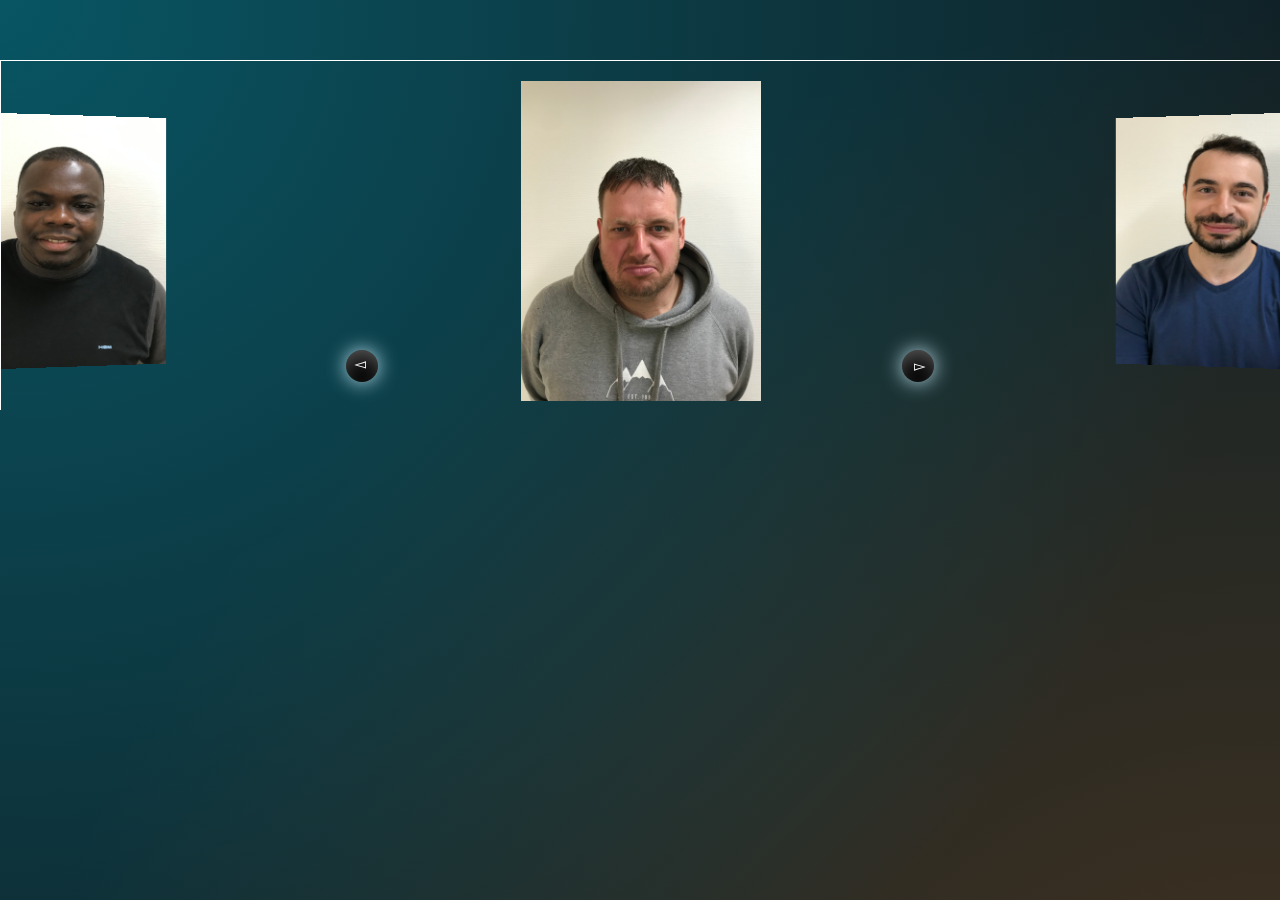
==== commit bb18d192: "some changes ..." ====
--- a/index.html
+++ b/index.html
@@ -1,263 +1,88 @@
-<!DOCTYPE html>
-<html lang="en">
+<!DOCTYPE HTML>
+<html>
+<head>
 
-<head>
-    <meta charset="UTF-8">
-    <meta name="viewport" content="width=device-width, initial-scale=1.0">
-    <meta http-equiv="X-UA-Compatible" content="ie=edge">
-    <link rel="stylesheet" href="./css/style.css">
-    <title>Future Developers</title>
+	<title>CSS3 Only 3D Image Slider</title>
+	<link rel="stylesheet" type="text/css" href="fonts/ss-standard.css" />
+	<link rel="stylesheet" type="text/css" href="style.css" />
+
 </head>
 
 <body>
 
-    <div class="container">
-        <header>
-            <div class="header">
-                <h1>Future </h1>
-                <h1>Developers </h1>
-                </br>
-                <p>You are interested in knowing the guys, who will become the future developers of your next big
-                    project? Make an appointment, cause we are busy..</p>
-            </div>
 
-        </header>
-        <main>
-            <div id="slider">
-                <input type="radio" id="button-1" name="controls" />
-                <input type="radio" id="button-2" name="controls" checked />
-                <input type="radio" id="button-3" name="controls" />
-                <input type="radio" id="button-4" name="controls" />
-                <input type="radio" id="button-5" name="controls" />
-                <input type="radio" id="button-6" name="controls" />
-                <input type="radio" id="button-7" name="controls" />
-                <input type="radio" id="button-8" name="controls" />
-                <input type="radio" id="button-9" name="controls" />
-                <input type="radio" id="button-10" name="controls" />
-
-                <label for="button-1" class="arrows" id="arrow-1"> &#x2192;</label>
-                <label for="button-2" class="arrows" id="arrow-2"> &#x2192;</label>
-                <label for="button-3" class="arrows" id="arrow-3"> &#x2192;</label>
-                <label for="button-4" class="arrows" id="arrow-4"> &#x2192;</label>
-                <label for="button-5" class="arrows" id="arrow-5"> &#x2192;</label>
-                <label for="button-6" class="arrows" id="arrow-6"> &#x2192;</label>
-                <label for="button-7" class="arrows" id="arrow-7">&#x2192;</label>
-                <label for="button-8" class="arrows" id="arrow-8">&#x2192;</label>
-                <label for="button-9" class="arrows" id="arrow-9">&#x2192;</label>
-                <label for="button-10" class="arrows" id="arrow-10">&#x2192;</label>
-
-                <div id="slides">
-                    <div class='tk-museo-sans'>
-                        <span id="image-1">
-                        </span>
-
-                        <span id="image-2">
-                        </span>
-
-                        <span id="image-3">
-                        </span>
-
-                        <span id="image-4">
-                        </span>
-
-                        <span id="image-5">
-
-                        </span>
-
-                        <span id="image-6">
-                        </span>
-
-                        <span id="image-7">
-                        </span>
-
-                        <span id="image-8">
-
-                        </span>
-
-                        <span id="image-9">
-
-                        </span>
-
-                        <span id="image-10">
-
-                        </span>
-
-                    </div>
-                </div>
-                <div class="content">
-
-                    <div class="img1Cont">
-                        <input type="radio" id="toggleMot1" name="userComments" value="one_value">
-                        <label class="mot" for="toggleMot1">
-                            <h3>Motivation
-                            </h3>
-                        </label>
-                        <input type="radio" id="toggleDoing1" name="userComments" value="one_value">
-                        <label class="do" for="toggleDoing1">
-                            <h3>Do--kpoö</h3>
-                            <p>Lorem ipsum dolor sit amet consectetur adipisicing elit. Libero voluptatibus
-                                exercitationem, velit dolor impedit minima vitae ea non? Beatae neque commodi ut eos,
-                                soluta corporis tenetur ipsa tempora fugiat autem!</p>
-                        </label>
-                        <input type="radio" id="toggleYou1" name="userComments" value="one_value" checked>
-                        <label class="you" for="toggleYou1">
-                            <h3>You--dasdasd </h3>
-                        </label>
-                    </div>
-
-                    <div class="img2Cont">
-                        <input type="radio" id="toggleMot2" name="userComments2" value="one_value">
-                        <label class="mot" for="toggleMot2">
-                            <h3>Motivation
-                            </h3>
-                        </label>
-                        <input type="radio" id="toggleDoing2" name="userComments2" value="one_value">
-                        <label class="do" for="toggleDoing2">
-                            <h3>Do--kpoö</h3>
-                        </label>
-                        <input type="radio" id="toggleYou2" name="userComments2" value="one_value" checked>
-                        <label class="you" for="toggleYou2">
-                            <h3>You--dasdasd </h3>
-                        </label>
-                    </div>
-
-                    <div class="img3Cont">
-                        <input type="radio" id="toggleMot3" name="userComments" value="one_value">
-                        <label class="mot" for="toggleMot3">
-                            <h3>Motivation
-                            </h3>
-                        </label>
-                        <input type="radio" id="toggleDoing3" name="userComments" value="one_value">
-                        <label class="do" for="toggleDoing3">
-                            <h3>Do--kpoö</h3>
-                        </label>
-                        <input type="radio" id="toggleYou3" name="userComments" value="one_value" checked>
-                        <label class="you" for="toggleYou3">
-                            <h3>You--dasdasd </h3>
-                        </label>
-                    </div>
-
-                    <div class="img4Cont">
-                        <input type="radio" id="toggleMot4" name="userComments" value="one_value">
-                        <label class="mot" for="toggleMot4">
-                            <h3>Motivation
-                            </h3>
-                        </label>
-                        <input type="radio" id="toggleDoing4" name="userComments" value="one_value">
-                        <label class="do" for="toggleDoing4">
-                            <h3>Do--kpoö</h3>
-                        </label>
-                        <input type="radio" id="toggleYou4" name="userComments" value="one_value" checked>
-                        <label class="you" for="toggleYou4">
-                            <h3>You--dasdasd </h3>
-                        </label>
-                    </div>
-
-                    <div class="img5Cont">
-                        <input type="radio" id="toggleMot5" name="userComments" value="one_value">
-                        <label class="mot" for="toggleMot5">
-                            <h3>Motivation
-                            </h3>
-                        </label>
-                        <input type="radio" id="toggleDoing5" name="userComments" value="one_value">
-                        <label class="do" for="toggleDoing5">
-                            <h3>Do--kpoö</h3>
-                        </label>
-                        <input type="radio" id="toggleYou5" name="userComments" value="one_value" checked>
-                        <label class="you" for="toggleYou5">
-                            <h3>You--dasdasd </h3>
-                        </label>
-                    </div>
-
-                    <div class="img6Cont">
-                        <input type="radio" id="toggleMot6" name="userComments" value="one_value">
-                        <label class="mot" for="toggleMot6">
-                            <h3>Motivation
-                            </h3>
-                        </label>
-                        <input type="radio" id="toggleDoing6" name="userComments" value="one_value">
-                        <label class="do" for="toggleDoing6">
-                            <h3>Do--kpoö</h3>
-                        </label>
-                        <input type="radio" id="toggleYou6" name="userComments" value="one_value" checked>
-                        <label class="you" for="toggleYou6">
-                            <h3>You--dasdasd </h3>
-                        </label>
-                    </div>
-
-                    <div class="img7Cont">
-                        <input type="radio" id="toggleMot7" name="userComments" value="one_value">
-                        <label class="mot" for="toggleMot7">
-                            <h3>Motivation
-                            </h3>
-                        </label>
-                        <input type="radio" id="toggleDoing7" name="userComments" value="one_value">
-                        <label class="do" for="toggleDoing7">
-                            <h3>Do--kpoö</h3>
-                        </label>
-                        <input type="radio" id="toggleYou7" name="userComments" value="one_value" checked>
-                        <label class="you" for="toggleYou7">
-                            <h3>You--dasdasd </h3>
-                        </label>
-                    </div>
-
-                    <div class="img8Cont">
-                        <input type="radio" id="toggleMot8" name="userComments" value="one_value">
-                        <label class="mot" for="toggleMot8">
-                            <h3>Motivation
-                            </h3>
-                        </label>
-                        <input type="radio" id="toggleDoing8" name="userComments" value="one_value">
-                        <label class="do" for="toggleDoing8">
-                            <h3>Do--kpoö</h3>
-                        </label>
-                        <input type="radio" id="toggleYou8" name="userComments" value="one_value" checked>
-                        <label class="you" for="toggleYou8">
-                            <h3>You--dasdasd </h3>
-                        </label>
-                    </div>
-
-                    <div class="img9Cont">
-                        <input type="radio" id="toggleMot9" name="userComments" value="one_value">
-                        <label class="mot" for="toggleMot9">
-                            <h3>Motivation
-                            </h3>
-                        </label>
-                        <input type="radio" id="toggleDoing9" name="userComments" value="one_value">
-                        <label class="do" for="toggleDoing9">
-                            <h3>Do--kpoö</h3>
-                        </label>
-                        <input type="radio" id="toggleYou9" name="userComments" value="one_value" checked>
-                        <label class="you" for="toggleYou9">
-                            <h3>You--dasdasd </h3>
-                        </label>
-                    </div>
-
-                    <div class="img10Cont">
-                        <input type="radio" id="toggleMot10" name="userComments" value="one_value">
-                        <label class="mot" for="toggleMot10">
-                            <h3>Motivation
-                            </h3>
-                        </label>
-                        <input type="radio" id="toggleDoing10" name="userComments" value="one_value">
-                        <label class="do" for="toggleDoing10">
-                            <h3>Do--kpoö</h3>
-                        </label>
-                        <input type="radio" id="toggleYou10" name="userComments" value="one_value" checked>
-                        <label class="you" for="toggleYou10">
-                            <h3>You--dasdasd </h3>
-                        </label>
-                    </div>
-                </div>
-            </div>
-
-        </main>
-        <footer>
-
-        </footer>
+	<div id="slider">
+		<input type="radio" id="button-1" name="controls" />
+		<input type="radio" id="button-2" name="controls" checked />
+		<input type="radio" id="button-3" name="controls" />
+		<input type="radio" id="button-4" name="controls" />
+		<input type="radio" id="button-5" name="controls" />
+		<input type="radio" id="button-6" name="controls" />
+		<input type="radio" id="button-7" name="controls" />
+		<input type="radio" id="button-8" name="controls" />
+		<input type="radio" id="button-9" name="controls" />
+		<input type="radio" id="button-10" name="controls" />
+		<input type="radio" id="button-11" name="controls" />
+		<input type="radio" id="button-12" name="controls" />
+		<input type="radio" id="button-13" name="controls" />
+		<input type="radio" id="button-14" name="controls" />
+		<input type="radio" id="button-15" name="controls" />
 
 
-    </div>
+		<label for="button-1" class="arrows" id="arrow-1">&#x25BB;</label>
+		<label for="button-2" class="arrows" id="arrow-2">&#x25BB;</label>
+		<label for="button-3" class="arrows" id="arrow-3">&#x25BB;</label>
+		<label for="button-4" class="arrows" id="arrow-4">&#x25BB;</label>
+		<label for="button-5" class="arrows" id="arrow-5">&#x25BB;</label>
+		<label for="button-6" class="arrows" id="arrow-6">&#x25BB;</label>
+		<label for="button-7" class="arrows" id="arrow-7">&#x25BB;</label>
+		<label for="button-8" class="arrows" id="arrow-8">&#x25BB;</label>
+		<label for="button-9" class="arrows" id="arrow-9">&#x25BB;</label>
+		<label for="button-10" class="arrows" id="arrow-10">&#x25BB;</label>
+		<label for="button-11" class="arrows" id="arrow-11">&#x25BB;</label>
+		<label for="button-12" class="arrows" id="arrow-12">&#x25BB;</label>
+		<label for="button-13" class="arrows" id="arrow-13">&#x25BB;</label>
+		<label for="button-14" class="arrows" id="arrow-14">&#x25BB;</label>
+		<label for="button-15" class="arrows" id="arrow-15">&#x25BB;</label>
+
+
+		<div id="slides">
+			<div class='tk-museo-sans'>
+				<span id="image-1">
+				</span>
+				</span>
+				<span id="image-2">
+				</span>
+				<span id="image-3">
+				</span>
+				<span id="image-4">
+				</span>
+				<span id="image-5">
+				</span>
+				<span id="image-6">
+				</span>
+				<span id="image-7">
+				</span>
+				<span id="image-8">
+				</span>
+				</span>
+				<span id="image-9">
+				</span>
+				<span id="image-10">
+				</span>
+				<span id="image-11">
+				</span>
+				<span id="image-12">
+				</span>
+				<span id="image-13">
+				</span>
+				</span>
+				<span id="image-14">
+				</span>
+				<span id="image-15">
+				</span>
+			</div>
+		</div>
+	</div>
 </body>
-
 </html>--- a/style.css
+++ b/style.css
@@ -0,0 +1,613 @@
+body {
+    margin: 0;
+    padding: 0;
+    font-size: 62.5%;
+}
+
+body {
+    background-color: #102227;
+    background-image: -o-radial-gradient(left top, circle 100vw, rgba(0, 136, 160, .5) 0, rgba(0, 136, 160, 0) 100%), -o-radial-gradient(right center, circle 100vw, rgba(247, 105, 6, .25) 0, rgba(247, 105, 6, 0) 100%), -o-radial-gradient(left center, circle 100vw, rgba(28, 222, 126, .2) 0, rgba(28, 222, 126, 0) 100%), -o-radial-gradient(right center, circle 100vw, rgba(0, 136, 160, .5) 0, rgba(0, 136, 160, 0) 100%), -o-radial-gradient(left center, circle 100vw, rgba(28, 222, 126, .2) 0, rgba(28, 222, 126, 0) 100%), -o-radial-gradient(right center, circle 100vw, rgba(247, 105, 6, .25) 0, rgba(247, 105, 6, 0) 100%), -o-radial-gradient(left center, circle 100vw, rgba(28, 222, 126, .2) 0, rgba(28, 222, 126, 0) 100%), -o-radial-gradient(right center, circle 100vw, rgba(0, 136, 160, .4) 0, rgba(0, 136, 160, 0) 100%), -o-radial-gradient(left center, circle 100vw, rgba(28, 222, 126, .2) 0, rgba(28, 222, 126, 0) 100%), -o-radial-gradient(right center, circle 100vw, rgba(247, 105, 6, .25) 0, rgba(247, 105, 6, 0) 100%), -o-radial-gradient(left center, circle 100vw, rgba(28, 222, 126, .2) 0, rgba(28, 222, 126, 0) 100%), -o-radial-gradient(right center, circle 100vw, rgba(0, 136, 160, .5) 0, rgba(0, 136, 160, 0) 100%), -o-radial-gradient(left center, circle 100vw, rgba(28, 222, 126, .2) 0, rgba(28, 222, 126, 0) 100%), -o-radial-gradient(right center, circle 100vw, rgba(247, 105, 6, .25) 0, rgba(247, 105, 6, 0) 100%), -o-radial-gradient(left center, circle 100vw, rgba(28, 222, 126, .2) 0, rgba(28, 222, 126, 0) 100%), -o-radial-gradient(right center, circle 100vw, rgba(0, 136, 160, .4) 0, rgba(0, 136, 160, 0) 100%), -o-radial-gradient(left center, circle 100vw, rgba(28, 222, 126, .2) 0, rgba(28, 222, 126, 0) 100%), -o-radial-gradient(right center, circle 100vw, rgba(247, 105, 6, .25) 0, rgba(247, 105, 6, 0) 100%), -o-radial-gradient(left center, circle 100vw, rgba(28, 222, 126, .2) 0, rgba(28, 222, 126, 0) 100%), -o-radial-gradient(right center, circle 100vw, rgba(0, 136, 160, .5) 0, rgba(0, 136, 160, 0) 100%), -o-radial-gradient(left center, circle 100vw, rgba(28, 222, 126, .2) 0, rgba(28, 222, 126, 0) 100%), -o-radial-gradient(right center, circle 100vw, rgba(247, 105, 6, .25) 0, rgba(247, 105, 6, 0) 100%), -o-radial-gradient(left center, circle 100vw, rgba(28, 222, 126, .2) 0, rgba(28, 222, 126, 0) 100%), -o-radial-gradient(right center, circle 100vw, rgba(0, 136, 160, .4) 0, rgba(0, 136, 160, 0) 100%), -o-radial-gradient(left center, circle 100vw, rgba(28, 222, 126, .2) 0, rgba(28, 222, 126, 0) 100%), -o-radial-gradient(right center, circle 100vw, rgba(247, 105, 6, .25) 0, rgba(247, 105, 6, 0) 100%), -o-radial-gradient(left center, circle 100vw, rgba(28, 222, 126, .2) 0, rgba(28, 222, 126, 0) 100%), -o-radial-gradient(right center, circle 100vw, rgba(0, 136, 160, .4) 0, rgba(0, 136, 160, 0) 100%);
+    background-image: radial-gradient(circle 100vw at left top, rgba(0, 136, 160, .5) 0, rgba(0, 136, 160, 0) 100%), radial-gradient(circle 100vw at right center, rgba(247, 105, 6, .25) 0, rgba(247, 105, 6, 0) 100%), radial-gradient(circle 100vw at left center, rgba(28, 222, 126, .2) 0, rgba(28, 222, 126, 0) 100%), radial-gradient(circle 100vw at right center, rgba(0, 136, 160, .5) 0, rgba(0, 136, 160, 0) 100%), radial-gradient(circle 100vw at left center, rgba(28, 222, 126, .2) 0, rgba(28, 222, 126, 0) 100%), radial-gradient(circle 100vw at right center, rgba(247, 105, 6, .25) 0, rgba(247, 105, 6, 0) 100%), radial-gradient(circle 100vw at left center, rgba(28, 222, 126, .2) 0, rgba(28, 222, 126, 0) 100%), radial-gradient(circle 100vw at right center, rgba(0, 136, 160, .4) 0, rgba(0, 136, 160, 0) 100%), radial-gradient(circle 100vw at left center, rgba(28, 222, 126, .2) 0, rgba(28, 222, 126, 0) 100%), radial-gradient(circle 100vw at right center, rgba(247, 105, 6, .25) 0, rgba(247, 105, 6, 0) 100%), radial-gradient(circle 100vw at left center, rgba(28, 222, 126, .2) 0, rgba(28, 222, 126, 0) 100%), radial-gradient(circle 100vw at right center, rgba(0, 136, 160, .5) 0, rgba(0, 136, 160, 0) 100%), radial-gradient(circle 100vw at left center, rgba(28, 222, 126, .2) 0, rgba(28, 222, 126, 0) 100%), radial-gradient(circle 100vw at right center, rgba(247, 105, 6, .25) 0, rgba(247, 105, 6, 0) 100%), radial-gradient(circle 100vw at left center, rgba(28, 222, 126, .2) 0, rgba(28, 222, 126, 0) 100%), radial-gradient(circle 100vw at right center, rgba(0, 136, 160, .4) 0, rgba(0, 136, 160, 0) 100%), radial-gradient(circle 100vw at left center, rgba(28, 222, 126, .2) 0, rgba(28, 222, 126, 0) 100%), radial-gradient(circle 100vw at right center, rgba(247, 105, 6, .25) 0, rgba(247, 105, 6, 0) 100%), radial-gradient(circle 100vw at left center, rgba(28, 222, 126, .2) 0, rgba(28, 222, 126, 0) 100%), radial-gradient(circle 100vw at right center, rgba(0, 136, 160, .5) 0, rgba(0, 136, 160, 0) 100%), radial-gradient(circle 100vw at left center, rgba(28, 222, 126, .2) 0, rgba(28, 222, 126, 0) 100%), radial-gradient(circle 100vw at right center, rgba(247, 105, 6, .25) 0, rgba(247, 105, 6, 0) 100%), radial-gradient(circle 100vw at left center, rgba(28, 222, 126, .2) 0, rgba(28, 222, 126, 0) 100%), radial-gradient(circle 100vw at right center, rgba(0, 136, 160, .4) 0, rgba(0, 136, 160, 0) 100%), radial-gradient(circle 100vw at left center, rgba(28, 222, 126, .2) 0, rgba(28, 222, 126, 0) 100%), radial-gradient(circle 100vw at right center, rgba(247, 105, 6, .25) 0, rgba(247, 105, 6, 0) 100%), radial-gradient(circle 100vw at left center, rgba(28, 222, 126, .2) 0, rgba(28, 222, 126, 0) 100%), radial-gradient(circle 100vw at right center, rgba(0, 136, 160, .4) 0, rgba(0, 136, 160, 0) 100%);
+    background-size: 100vw 100vw, 100vw 200vw, 100vw 200vw, 100vw 200vw, 100vw 200vw, 100vw 200vw, 100vw 200vw, 100vw 200vw, 100vw 200vw, 100vw 200vw, 100vw 200vw, 100vw 200vw, 100vw 200vw, 100vw 200vw, 100vw 200vw, 100vw 200vw, 100vw 200vw, 100vw 200vw, 100vw 200vw, 100vw 200vw, 100vw 200vw, 100vw 200vw, 100vw 200vw, 100vw 200vw, 100vw 200vw, 100vw 200vw, 100vw 200vw, 100vw 200vw;
+    background-position: 0 0, 100% 0, top 100vh left, top 200vh right, top 300vh left, top 400vh right, top 500vh left, top 600vh right, top 700vh left, top 800vh right, top 900vh left, top 1000vh right, top 1100vh left, top 1200vh right, top 1300vh left, top 1400vh right, top 1500vh left, top 1600vh right, top 1700vh left, top 1800vh right, top 1900vh left, top 2000vh right, top 2100vh left, top 2200vh right, top 2300vh left, top 2400vh right, top 2500vh left, top 2600vh right;
+    background-repeat: no-repeat;
+}
+
+#slider {
+    display: block;
+    height: 350px;
+    width: 100%;
+    margin: auto;
+    overflow: hidden;
+    margin-top: 60px;
+    position: relative;
+}
+
+#slider #slides {
+    width: 100%;
+    height: 100%;
+    overflow: hidden;
+    position: relative;
+}
+
+#slider #slides>div {
+    list-style: none;
+    height: 100%;
+    width: 500%;
+    position: relative;
+    left: 0px;
+    margin: 0;
+    padding: 0;
+    overflow: hidden;
+    border: 1px solid white;
+    /* Set 3D perspective since we're using 3D transforms */
+    transform-style: preserve-3d;
+    -webkit-transform-style: preserve-3d;
+    -webkit-perspective: 600px;
+    -moz-perspective: 600px;
+    perspective: 600px;
+    -webkit-perspective-origin: 10% 50%;
+    -moz-perspective-origin: 10% 50%;
+    perspective-origin: 10% 50%;
+}
+
+#slides>div>span {
+    /* Run the tranistions */
+    -webkit-transition: all 0.7s cubic-bezier(0.550, 0.085, 0.680, 0.530);
+    -moz-transition: all 0.7s cubic-bezier(0.550, 0.085, 0.680, 0.530);
+    -o-transition: all 0.7s cubic-bezier(0.550, 0.085, 0.680, 0.530);
+    transition: all 0.7s cubic-bezier(0.550, 0.085, 0.680, 0.530);
+    height: 320px;
+    width: 10%;
+    float: left;
+    border-radius: 5px;
+    opacity: 1;
+    overflow: hidden;
+    display: block;
+    position: relative;
+    font-size: 1.6em;
+    top: 20px;
+    z-index: 1;
+}
+
+/* Display none, so the user doesn't see whats happening with the radio buttons */
+#slider input[type=radio] {
+    display: none;
+}
+
+#slider #slides>div>span>img {
+    margin: auto;
+    height: 100%;
+}
+
+/* Style the arrows so they look nice! */
+#slider .arrows {
+    font-size: 15px;
+    color: #fff;
+    position: absolute;
+    top: 290px;
+    display: none;
+    cursor: pointer;
+    font-family: Arial, sans-serif;
+    z-index: 9999;
+    width: 29px;
+    height: 25px;
+    border-radius: 32px;
+    text-align: center;
+    padding: 7px 0 0 3px;
+    background: black;
+    box-shadow: 0 0 20px rgba(200, 235, 248, 0.98), inset 0px 11px 24px -8px rgba(255, 255, 255, 0.4);
+}
+
+#slider .arrows:hover {
+    box-shadow: 0 0 20px rgba(200, 235, 248, 0.98), inset 0px -11px 24px -8px rgba(255, 255, 255, 0.4);
+}
+
+/* 
+/* The info boxes */
+#slides .info {
+    width: 100%;
+    padding: 20px 20px 25px 20px;
+    position: relative;
+    bottom: 120px;
+    border-radius: 5px 5px 0 0;
+    box-sizing: border-box;
+    -moz-box-sizing: border-box;
+    display: block;
+    -webkit-transition: all 1s 0.2s cubic-bezier(1, 0, 0.6, 1);
+    transition: all 1s 0.2s cubic-bezier(1, 0, 0.6, 1);
+    color: #fff;
+    font-weight: bold;
+    background-color: rgb(30, 30, 30);
+    box-shadow: 0 0 20px rgba(0, 0, 0, 0.3);
+    line-height: 30px;
+}
+
+
+/* This is for positioning the arrows */
+#button-1:checked~#arrow-2,
+#button-2:checked~#arrow-3,
+#button-3:checked~#arrow-4,
+#button-4:checked~#arrow-5,
+#button-5:checked~#arrow-6,
+#button-6:checked~#arrow-7,
+#button-7:checked~#arrow-8,
+#button-8:checked~#arrow-9,
+#button-9:checked~#arrow-10,
+#button-10:checked~#arrow-11,
+#button-11:checked~#arrow-12,
+#button-12:checked~#arrow-13,
+#button-13:checked~#arrow-14,
+#button-14:checked~#arrow-15 {
+    right: 27%;
+    display: block;
+}
+
+/* Since there is no previous sibling selector in CSS, we have to select the correct arrow, reposition it and rotate it 180deg so it appears as though it's a back arrow */
+#button-2:checked~#arrow-1,
+#button-3:checked~#arrow-2,
+#button-4:checked~#arrow-3,
+#button-5:checked~#arrow-4,
+#button-6:checked~#arrow-5,
+#button-7:checked~#arrow-6,
+#button-8:checked~#arrow-7,
+#button-9:checked~#arrow-8,
+#button-10:checked~#arrow-9,
+#button-11:checked~#arrow-10,
+#button-12:checked~#arrow-11,
+#button-13:checked~#arrow-12,
+#button-14:checked~#arrow-13,
+#button-15:checked~#arrow-14 {
+    left: 27%;
+    display: block;
+    -webkit-transform: rotateZ(180deg);
+    -o-transform: rotateZ(180deg);
+    transform: rotateZ(180deg);
+    box-shadow: 0 0 20px rgba(200, 235, 248, 0.98), inset 0px -11px 24px -8px rgba(255, 255, 255, 0.4);
+}
+
+#button-2:checked~#arrow-1:hover,
+#button-3:checked~#arrow-2:hover,
+#button-4:checked~#arrow-3:hover,
+#button-5:checked~#arrow-4:hover,
+#button-6:checked~#arrow-5:hover,
+#button-7:checked~#arrow-6:hover,
+#button-8:checked~#arrow-7:hover,
+#button-9:checked~#arrow-8:hover,
+#button-10:checked~#arrow-9:hover,
+#button-11:checked~#arrow-10:hover,
+#button-12:checked~#arrow-11:hover,
+#button-13:checked~#arrow-12:hover,
+#button-14:checked~#arrow-13:hover,
+#button-15:checked~#arrow-14:hover {
+    box-shadow: 0 0 20px rgba(200, 235, 248, 0.98), inset 0px 11px 24px -8px rgba(255, 255, 255, 0.4);
+}
+
+/* The images used in the slides, feel free to change this */
+#image-1 {
+    background: url("/css/image10.png");
+    background-size: auto 100%;
+    background-repeat: no-repeat;
+    background-position: center;
+
+}
+
+#image-2 {
+    background: url("/css/image11.png");
+    background-size: auto 100%;
+    background-repeat: no-repeat;
+    background-position: center;
+}
+
+#image-3 {
+    background: url("/css/image12.png");
+    background-size: auto 100%;
+    background-repeat: no-repeat;
+    background-position: center;
+}
+
+#image-4 {
+    background: url("/css/image13.png");
+    background-size: auto 100%;
+    background-repeat: no-repeat;
+    background-position: center;
+}
+
+#image-5 {
+    background: url("/css/image14.png");
+    background-size: auto 100%;
+    background-repeat: no-repeat;
+    background-position: center;
+}
+
+#image-6 {
+    background: url("/css/image15.png");
+    background-size: auto 100%;
+    background-repeat: no-repeat;
+    background-position: center;
+}
+
+#image-7 {
+    background: url("/css/image16.png");
+    background-size: auto 100%;
+    background-repeat: no-repeat;
+    background-position: center;
+}
+
+#image-8 {
+    background: url("/css/image17.png");
+    background-size: auto 100%;
+    background-repeat: no-repeat;
+    background-position: center;
+}
+
+#image-9 {
+    background: url("/css/image2.png");
+    background-size: auto 100%;
+    background-repeat: no-repeat;
+    background-position: center;
+}
+
+#image-10 {
+    background: url("/css/image1.png");
+    background-size: auto 100%;
+    background-repeat: no-repeat;
+    background-position: center;
+}
+
+#image-11 {
+    background: url("/css/image3.png");
+    background-size: auto 100%;
+    background-repeat: no-repeat;
+    background-position: center;
+}
+
+#image-12 {
+    background: url("/css/image4.png");
+    background-size: auto 100%;
+    background-repeat: no-repeat;
+    background-position: center;
+}
+
+#image-13 {
+    background: url("/css/image5.png");
+    background-size: auto 100%;
+    background-repeat: no-repeat;
+    background-position: center;
+}
+
+#image-14 {
+    background: url("/css/image6.png");
+    background-size: auto 100%;
+    background-repeat: no-repeat;
+    background-position: center;
+}
+
+#image-15 {
+    background: url("/css/image7.png");
+    background-size: auto 100%;
+    background-repeat: no-repeat;
+    background-position: center;
+}
+
+
+
+
+/* The next bit is a bit wordy, but it just positions the slides at either side of the selected slide 
+   so we get a cool 3D effect */
+#slider #button-1:checked~#slides>div #image-2,
+#slider #button-1:checked~#slides>div #image-3,
+#slider #button-1:checked~#slides>div #image-4,
+#slider #button-1:checked~#slides>div #image-5,
+#slider #button-1:checked~#slides>div #image-6,
+#slider #button-1:checked~#slides>div #image-7,
+#slider #button-1:checked~#slides>div #image-8,
+#slider #button-1:checked~#slides>div #image-9,
+#slider #button-1:checked~#slides>div #image-10,
+#slider #button-1:checked~#slides>div #image-11,
+#slider #button-1:checked~#slides>div #image-12,
+#slider #button-1:checked~#slides>div #image-13,
+#slider #button-1:checked~#slides>div #image-14,
+#slider #button-1:checked~#slides>div #image-15,
+
+#slider #button-2:checked~#slides>div #image-3,
+#slider #button-2:checked~#slides>div #image-4,
+#slider #button-2:checked~#slides>div #image-5,
+#slider #button-2:checked~#slides>div #image-6,
+#slider #button-2:checked~#slides>div #image-7,
+#slider #button-2:checked~#slides>div #image-8,
+#slider #button-2:checked~#slides>div #image-9,
+#slider #button-2:checked~#slides>div #image-10,
+#slider #button-2:checked~#slides>div #image-11,
+#slider #button-2:checked~#slides>div #image-12,
+#slider #button-2:checked~#slides>div #image-13,
+#slider #button-2:checked~#slides>div #image-14,
+#slider #button-2:checked~#slides>div #image-15,
+
+#slider #button-3:checked~#slides>div #image-4,
+#slider #button-3:checked~#slides>div #image-5,
+#slider #button-3:checked~#slides>div #image-6,
+#slider #button-3:checked~#slides>div #image-7,
+#slider #button-3:checked~#slides>div #image-8,
+#slider #button-3:checked~#slides>div #image-9,
+#slider #button-3:checked~#slides>div #image-10,
+#slider #button-3:checked~#slides>div #image-11,
+#slider #button-3:checked~#slides>div #image-12,
+#slider #button-3:checked~#slides>div #image-13,
+#slider #button-3:checked~#slides>div #image-14,
+#slider #button-3:checked~#slides>div #image-15,
+
+#slider #button-4:checked~#slides>div #image-5,
+#slider #button-4:checked~#slides>div #image-6,
+#slider #button-4:checked~#slides>div #image-7,
+#slider #button-4:checked~#slides>div #image-8,
+#slider #button-4:checked~#slides>div #image-9,
+#slider #button-4:checked~#slides>div #image-10,
+#slider #button-4:checked~#slides>div #image-11,
+#slider #button-4:checked~#slides>div #image-12,
+#slider #button-4:checked~#slides>div #image-13,
+#slider #button-4:checked~#slides>div #image-14,
+#slider #button-4:checked~#slides>div #image-15,
+
+
+
+
+#slider #button-5:checked~#slides>div #image-6,
+#slider #button-5:checked~#slides>div #image-7,
+#slider #button-5:checked~#slides>div #image-8,
+#slider #button-5:checked~#slides>div #image-9,
+#slider #button-5:checked~#slides>div #image-10,
+#slider #button-5:checked~#slides>div #image-11,
+#slider #button-5:checked~#slides>div #image-12,
+#slider #button-5:checked~#slides>div #image-13,
+#slider #button-5:checked~#slides>div #image-14,
+#slider #button-5:checked~#slides>div #image-15,
+
+#slider #button-6:checked~#slides>div #image-7,
+#slider #button-6:checked~#slides>div #image-8,
+#slider #button-6:checked~#slides>div #image-9,
+#slider #button-6:checked~#slides>div #image-10,
+#slider #button-6:checked~#slides>div #image-11,
+#slider #button-6:checked~#slides>div #image-12,
+#slider #button-6:checked~#slides>div #image-13,
+#slider #button-6:checked~#slides>div #image-14,
+#slider #button-6:checked~#slides>div #image-15,
+
+
+#slider #button-7:checked~#slides>div #image-8,
+#slider #button-7:checked~#slides>div #image-9,
+#slider #button-7:checked~#slides>div #image-10,
+#slider #button-7:checked~#slides>div #image-11,
+#slider #button-7:checked~#slides>div #image-12,
+#slider #button-7:checked~#slides>div #image-13,
+#slider #button-7:checked~#slides>div #image-14,
+#slider #button-7:checked~#slides>div #image-15,
+
+
+#slider #button-8:checked~#slides>div #image-9,
+#slider #button-8:checked~#slides>div #image-10,
+#slider #button-8:checked~#slides>div #image-11,
+#slider #button-8:checked~#slides>div #image-12,
+#slider #button-8:checked~#slides>div #image-13,
+#slider #button-8:checked~#slides>div #image-14,
+#slider #button-8:checked~#slides>div #image-15,
+
+#slider #button-9:checked~#slides>div #image-10,
+#slider #button-9:checked~#slides>div #image-11,
+#slider #button-9:checked~#slides>div #image-12,
+#slider #button-9:checked~#slides>div #image-13,
+#slider #button-9:checked~#slides>div #image-14,
+#slider #button-9:checked~#slides>div #image-15,
+
+#slider #button-10:checked~#slides>div #image-11,
+#slider #button-10:checked~#slides>div #image-12,
+#slider #button-10:checked~#slides>div #image-13,
+#slider #button-10:checked~#slides>div #image-14,
+#slider #button-10:checked~#slides>div #image-15,
+
+#slider #button-11:checked~#slides>div #image-12,
+#slider #button-11:checked~#slides>div #image-13,
+#slider #button-11:checked~#slides>div #image-14,
+#slider #button-11:checked~#slides>div #image-15,
+
+#slider #button-12:checked~#slides>div #image-13,
+#slider #button-12:checked~#slides>div #image-14,
+#slider #button-12:checked~#slides>div #image-15,
+
+#slider #button-13:checked~#slides>div #image-14,
+#slider #button-13:checked~#slides>div #image-15,
+
+#slider #button-14:checked~#slides>div #image-15 {
+    -webkit-transform: rotateY(-10deg) scale(0.8) translateX(-10%);
+    transform: rotateY(-10deg) scale(0.8) translateX(-10%);
+    z-index: 0;
+}
+
+#slider #button-2:checked~#slides>div #image-1,
+
+#slider #button-3:checked~#slides>div #image-2,
+#slider #button-3:checked~#slides>div #image-1,
+
+#slider #button-4:checked~#slides>div #image-3,
+#slider #button-4:checked~#slides>div #image-2,
+#slider #button-4:checked~#slides>div #image-1,
+
+#slider #button-5:checked~#slides>div #image-4,
+#slider #button-5:checked~#slides>div #image-3,
+#slider #button-5:checked~#slides>div #image-2,
+#slider #button-5:checked~#slides>div #image-1,
+
+#slider #button-6:checked~#slides>div #image-5,
+#slider #button-6:checked~#slides>div #image-4,
+#slider #button-6:checked~#slides>div #image-3,
+#slider #button-6:checked~#slides>div #image-2,
+#slider #button-6:checked~#slides>div #image-1,
+
+#slider #button-7:checked~#slides>div #image-6,
+#slider #button-7:checked~#slides>div #image-5,
+#slider #button-7:checked~#slides>div #image-4,
+#slider #button-7:checked~#slides>div #image-3,
+#slider #button-7:checked~#slides>div #image-2,
+#slider #button-7:checked~#slides>div #image-1,
+
+#slider #button-8:checked~#slides>div #image-7,
+#slider #button-8:checked~#slides>div #image-6,
+#slider #button-8:checked~#slides>div #image-5,
+#slider #button-8:checked~#slides>div #image-4,
+#slider #button-8:checked~#slides>div #image-3,
+#slider #button-8:checked~#slides>div #image-2,
+#slider #button-8:checked~#slides>div #image-1,
+
+#slider #button-9:checked~#slides>div #image-8,
+#slider #button-9:checked~#slides>div #image-7,
+#slider #button-9:checked~#slides>div #image-6,
+#slider #button-9:checked~#slides>div #image-5,
+#slider #button-9:checked~#slides>div #image-4,
+#slider #button-9:checked~#slides>div #image-3,
+#slider #button-9:checked~#slides>div #image-2,
+#slider #button-9:checked~#slides>div #image-1,
+
+#slider #button-10:checked~#slides>div #image-9,
+#slider #button-10:checked~#slides>div #image-8,
+#slider #button-10:checked~#slides>div #image-7,
+#slider #button-10:checked~#slides>div #image-6,
+#slider #button-10:checked~#slides>div #image-5,
+#slider #button-10:checked~#slides>div #image-4,
+#slider #button-10:checked~#slides>div #image-3,
+#slider #button-10:checked~#slides>div #image-2,
+#slider #button-10:checked~#slides>div #image-1,
+
+#slider #button-11:checked~#slides>div #image-10,
+#slider #button-11:checked~#slides>div #image-9,
+#slider #button-11:checked~#slides>div #image-8,
+#slider #button-11:checked~#slides>div #image-7,
+#slider #button-11:checked~#slides>div #image-6,
+#slider #button-11:checked~#slides>div #image-5,
+#slider #button-11:checked~#slides>div #image-4,
+#slider #button-11:checked~#slides>div #image-3,
+#slider #button-11:checked~#slides>div #image-2,
+#slider #button-11:checked~#slides>div #image-1,
+
+#slider #button-12:checked~#slides>div #image-11,
+#slider #button-12:checked~#slides>div #image-10,
+#slider #button-12:checked~#slides>div #image-9,
+#slider #button-12:checked~#slides>div #image-8,
+#slider #button-12:checked~#slides>div #image-7,
+#slider #button-12:checked~#slides>div #image-6,
+#slider #button-12:checked~#slides>div #image-5,
+#slider #button-12:checked~#slides>div #image-4,
+#slider #button-12:checked~#slides>div #image-3,
+#slider #button-12:checked~#slides>div #image-2,
+#slider #button-12:checked~#slides>div #image-1,
+
+#slider #button-13:checked~#slides>div #image-12,
+#slider #button-13:checked~#slides>div #image-11,
+#slider #button-13:checked~#slides>div #image-10,
+#slider #button-13:checked~#slides>div #image-9,
+#slider #button-13:checked~#slides>div #image-8,
+#slider #button-13:checked~#slides>div #image-7,
+#slider #button-13:checked~#slides>div #image-6,
+#slider #button-13:checked~#slides>div #image-5,
+#slider #button-13:checked~#slides>div #image-4,
+#slider #button-13:checked~#slides>div #image-3,
+#slider #button-13:checked~#slides>div #image-2,
+#slider #button-13:checked~#slides>div #image-1,
+
+#slider #button-14:checked~#slides>div #image-13,
+#slider #button-14:checked~#slides>div #image-12,
+#slider #button-14:checked~#slides>div #image-11,
+#slider #button-14:checked~#slides>div #image-10,
+#slider #button-14:checked~#slides>div #image-9,
+#slider #button-14:checked~#slides>div #image-8,
+#slider #button-14:checked~#slides>div #image-7,
+#slider #button-14:checked~#slides>div #image-6,
+#slider #button-14:checked~#slides>div #image-5,
+#slider #button-14:checked~#slides>div #image-4,
+#slider #button-14:checked~#slides>div #image-3,
+#slider #button-14:checked~#slides>div #image-2,
+#slider #button-14:checked~#slides>div #image-1,
+
+#slider #button-15:checked~#slides>div #image-14,
+#slider #button-15:checked~#slides>div #image-13,
+#slider #button-15:checked~#slides>div #image-12,
+#slider #button-15:checked~#slides>div #image-11,
+#slider #button-15:checked~#slides>div #image-10,
+#slider #button-15:checked~#slides>div #image-9,
+#slider #button-15:checked~#slides>div #image-8,
+#slider #button-15:checked~#slides>div #image-7,
+#slider #button-15:checked~#slides>div #image-6,
+#slider #button-15:checked~#slides>div #image-5,
+#slider #button-15:checked~#slides>div #image-4,
+#slider #button-15:checked~#slides>div #image-3,
+#slider #button-15:checked~#slides>div #image-2,
+#slider #button-15:checked~#slides>div #image-1 {
+    -webkit-transform: rotateY(10deg) scale(0.8) translateX(10%);
+    transform: rotateY(10deg) scale(0.8) translateX(10%);
+    z-index: 0;
+}
+
+
+
+/* .. and finally, move the slides into the correct position when the user clicks the arrow, so the right
+   slide is selected */
+
+#slider #button-1:checked~#slides>div>span {
+    left: 5%
+}
+
+#slider #button-2:checked~#slides>div>span {
+    left: -5%
+}
+
+#slider #button-3:checked~#slides>div>span {
+    left: -15%
+}
+
+#slider #button-4:checked~#slides>div>span {
+    left: -25%
+}
+
+#slider #button-5:checked~#slides>div>span {
+    left: -35%
+}
+
+
+#slider #button-6:checked~#slides>div>span {
+    left: -45%
+}
+
+#slider #button-7:checked~#slides>div>span {
+    left: -55%
+}
+
+#slider #button-8:checked~#slides>div>span {
+    left: -65%
+}
+
+#slider #button-9:checked~#slides>div>span {
+    left: -75%
+}
+
+#slider #button-10:checked~#slides>div>span {
+    left: -85%
+}
+
+#slider #button-11:checked~#slides>div>span {
+    left: -95%
+}
+
+#slider #button-12:checked~#slides>div>span {
+    left: -105%
+}
+
+#slider #button-13:checked~#slides>div>span {
+    left: -115%
+}
+
+#slider #button-14:checked~#slides>div>span {
+    left: -125%
+}
+
+#slider #button-15:checked~#slides>div>span {
+    left: -135%
+}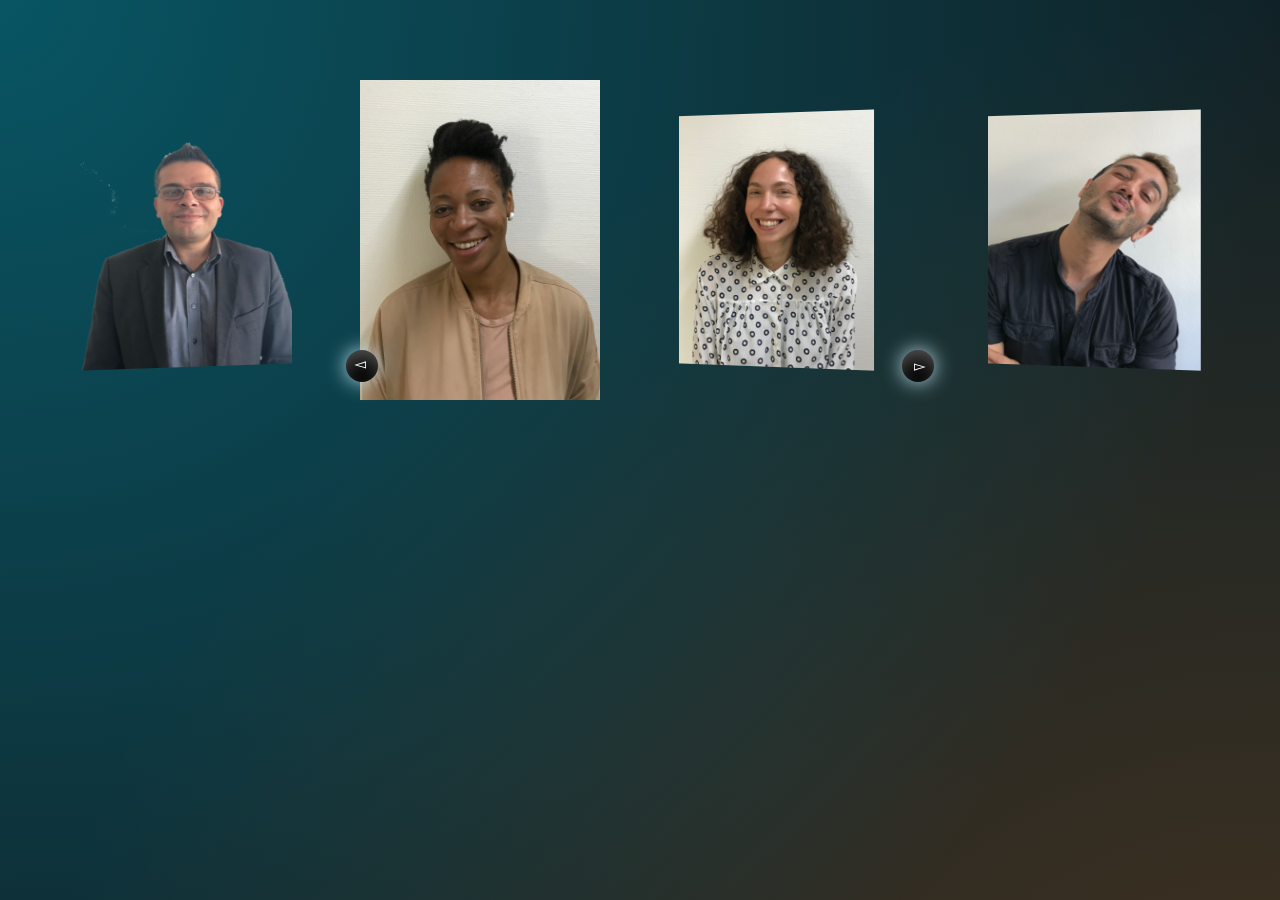
==== commit f0a34898: "20 pics slide" ====
--- a/index.html
+++ b/index.html
@@ -1,10 +1,10 @@
-<!DOCTYPE HTML>
 <html>
+
 <head>
 
 	<title>CSS3 Only 3D Image Slider</title>
 	<link rel="stylesheet" type="text/css" href="fonts/ss-standard.css" />
-	<link rel="stylesheet" type="text/css" href="style.css" />
+	<link rel="stylesheet" type="text/css" href="./css/style.css" />
 
 </head>
 
@@ -27,6 +27,15 @@
 		<input type="radio" id="button-13" name="controls" />
 		<input type="radio" id="button-14" name="controls" />
 		<input type="radio" id="button-15" name="controls" />
+		<input type="radio" id="button-16" name="controls" />
+		<input type="radio" id="button-17" name="controls" />
+		<input type="radio" id="button-18" name="controls" />
+		<input type="radio" id="button-19" name="controls" />
+		<input type="radio" id="button-20" name="controls" />
+
+
+
+
 
 
 		<label for="button-1" class="arrows" id="arrow-1">&#x25BB;</label>
@@ -44,6 +53,13 @@
 		<label for="button-13" class="arrows" id="arrow-13">&#x25BB;</label>
 		<label for="button-14" class="arrows" id="arrow-14">&#x25BB;</label>
 		<label for="button-15" class="arrows" id="arrow-15">&#x25BB;</label>
+		<label for="button-16" class="arrows" id="arrow-16">&#x25BB;</label>
+		<label for="button-17" class="arrows" id="arrow-17">&#x25BB;</label>
+		<label for="button-18" class="arrows" id="arrow-18">&#x25BB;</label>
+		<label for="button-19" class="arrows" id="arrow-19">&#x25BB;</label>
+		<label for="button-20" class="arrows" id="arrow-20">&#x25BB;</label>
+
+
 
 
 		<div id="slides">
@@ -65,7 +81,6 @@
 				</span>
 				<span id="image-8">
 				</span>
-				</span>
 				<span id="image-9">
 				</span>
 				<span id="image-10">
@@ -76,13 +91,23 @@
 				</span>
 				<span id="image-13">
 				</span>
-				</span>
 				<span id="image-14">
 				</span>
 				<span id="image-15">
+				</span>
+				<span id="image-16">
+				</span>
+				<span id="image-17">
+				</span>
+				<span id="image-18">
+				</span>
+				<span id="image-19">
+				</span>
+				<span id="image-20">
 				</span>
 			</div>
 		</div>
 	</div>
 </body>
+
 </html>--- a/css/style.css
+++ b/css/style.css
@@ -0,0 +1,854 @@
+body {
+    margin: 0;
+    padding: 0;
+    font-size: 62.5%;
+}
+
+body {
+    background-color: #102227;
+    background-image: -o-radial-gradient(left top, circle 100vw, rgba(0, 136, 160, .5) 0, rgba(0, 136, 160, 0) 100%), -o-radial-gradient(right center, circle 100vw, rgba(247, 105, 6, .25) 0, rgba(247, 105, 6, 0) 100%), -o-radial-gradient(left center, circle 100vw, rgba(28, 222, 126, .2) 0, rgba(28, 222, 126, 0) 100%), -o-radial-gradient(right center, circle 100vw, rgba(0, 136, 160, .5) 0, rgba(0, 136, 160, 0) 100%), -o-radial-gradient(left center, circle 100vw, rgba(28, 222, 126, .2) 0, rgba(28, 222, 126, 0) 100%), -o-radial-gradient(right center, circle 100vw, rgba(247, 105, 6, .25) 0, rgba(247, 105, 6, 0) 100%), -o-radial-gradient(left center, circle 100vw, rgba(28, 222, 126, .2) 0, rgba(28, 222, 126, 0) 100%), -o-radial-gradient(right center, circle 100vw, rgba(0, 136, 160, .4) 0, rgba(0, 136, 160, 0) 100%), -o-radial-gradient(left center, circle 100vw, rgba(28, 222, 126, .2) 0, rgba(28, 222, 126, 0) 100%), -o-radial-gradient(right center, circle 100vw, rgba(247, 105, 6, .25) 0, rgba(247, 105, 6, 0) 100%), -o-radial-gradient(left center, circle 100vw, rgba(28, 222, 126, .2) 0, rgba(28, 222, 126, 0) 100%), -o-radial-gradient(right center, circle 100vw, rgba(0, 136, 160, .5) 0, rgba(0, 136, 160, 0) 100%), -o-radial-gradient(left center, circle 100vw, rgba(28, 222, 126, .2) 0, rgba(28, 222, 126, 0) 100%), -o-radial-gradient(right center, circle 100vw, rgba(247, 105, 6, .25) 0, rgba(247, 105, 6, 0) 100%), -o-radial-gradient(left center, circle 100vw, rgba(28, 222, 126, .2) 0, rgba(28, 222, 126, 0) 100%), -o-radial-gradient(right center, circle 100vw, rgba(0, 136, 160, .4) 0, rgba(0, 136, 160, 0) 100%), -o-radial-gradient(left center, circle 100vw, rgba(28, 222, 126, .2) 0, rgba(28, 222, 126, 0) 100%), -o-radial-gradient(right center, circle 100vw, rgba(247, 105, 6, .25) 0, rgba(247, 105, 6, 0) 100%), -o-radial-gradient(left center, circle 100vw, rgba(28, 222, 126, .2) 0, rgba(28, 222, 126, 0) 100%), -o-radial-gradient(right center, circle 100vw, rgba(0, 136, 160, .5) 0, rgba(0, 136, 160, 0) 100%), -o-radial-gradient(left center, circle 100vw, rgba(28, 222, 126, .2) 0, rgba(28, 222, 126, 0) 100%), -o-radial-gradient(right center, circle 100vw, rgba(247, 105, 6, .25) 0, rgba(247, 105, 6, 0) 100%), -o-radial-gradient(left center, circle 100vw, rgba(28, 222, 126, .2) 0, rgba(28, 222, 126, 0) 100%), -o-radial-gradient(right center, circle 100vw, rgba(0, 136, 160, .4) 0, rgba(0, 136, 160, 0) 100%), -o-radial-gradient(left center, circle 100vw, rgba(28, 222, 126, .2) 0, rgba(28, 222, 126, 0) 100%), -o-radial-gradient(right center, circle 100vw, rgba(247, 105, 6, .25) 0, rgba(247, 105, 6, 0) 100%), -o-radial-gradient(left center, circle 100vw, rgba(28, 222, 126, .2) 0, rgba(28, 222, 126, 0) 100%), -o-radial-gradient(right center, circle 100vw, rgba(0, 136, 160, .4) 0, rgba(0, 136, 160, 0) 100%);
+    background-image: radial-gradient(circle 100vw at left top, rgba(0, 136, 160, .5) 0, rgba(0, 136, 160, 0) 100%), radial-gradient(circle 100vw at right center, rgba(247, 105, 6, .25) 0, rgba(247, 105, 6, 0) 100%), radial-gradient(circle 100vw at left center, rgba(28, 222, 126, .2) 0, rgba(28, 222, 126, 0) 100%), radial-gradient(circle 100vw at right center, rgba(0, 136, 160, .5) 0, rgba(0, 136, 160, 0) 100%), radial-gradient(circle 100vw at left center, rgba(28, 222, 126, .2) 0, rgba(28, 222, 126, 0) 100%), radial-gradient(circle 100vw at right center, rgba(247, 105, 6, .25) 0, rgba(247, 105, 6, 0) 100%), radial-gradient(circle 100vw at left center, rgba(28, 222, 126, .2) 0, rgba(28, 222, 126, 0) 100%), radial-gradient(circle 100vw at right center, rgba(0, 136, 160, .4) 0, rgba(0, 136, 160, 0) 100%), radial-gradient(circle 100vw at left center, rgba(28, 222, 126, .2) 0, rgba(28, 222, 126, 0) 100%), radial-gradient(circle 100vw at right center, rgba(247, 105, 6, .25) 0, rgba(247, 105, 6, 0) 100%), radial-gradient(circle 100vw at left center, rgba(28, 222, 126, .2) 0, rgba(28, 222, 126, 0) 100%), radial-gradient(circle 100vw at right center, rgba(0, 136, 160, .5) 0, rgba(0, 136, 160, 0) 100%), radial-gradient(circle 100vw at left center, rgba(28, 222, 126, .2) 0, rgba(28, 222, 126, 0) 100%), radial-gradient(circle 100vw at right center, rgba(247, 105, 6, .25) 0, rgba(247, 105, 6, 0) 100%), radial-gradient(circle 100vw at left center, rgba(28, 222, 126, .2) 0, rgba(28, 222, 126, 0) 100%), radial-gradient(circle 100vw at right center, rgba(0, 136, 160, .4) 0, rgba(0, 136, 160, 0) 100%), radial-gradient(circle 100vw at left center, rgba(28, 222, 126, .2) 0, rgba(28, 222, 126, 0) 100%), radial-gradient(circle 100vw at right center, rgba(247, 105, 6, .25) 0, rgba(247, 105, 6, 0) 100%), radial-gradient(circle 100vw at left center, rgba(28, 222, 126, .2) 0, rgba(28, 222, 126, 0) 100%), radial-gradient(circle 100vw at right center, rgba(0, 136, 160, .5) 0, rgba(0, 136, 160, 0) 100%), radial-gradient(circle 100vw at left center, rgba(28, 222, 126, .2) 0, rgba(28, 222, 126, 0) 100%), radial-gradient(circle 100vw at right center, rgba(247, 105, 6, .25) 0, rgba(247, 105, 6, 0) 100%), radial-gradient(circle 100vw at left center, rgba(28, 222, 126, .2) 0, rgba(28, 222, 126, 0) 100%), radial-gradient(circle 100vw at right center, rgba(0, 136, 160, .4) 0, rgba(0, 136, 160, 0) 100%), radial-gradient(circle 100vw at left center, rgba(28, 222, 126, .2) 0, rgba(28, 222, 126, 0) 100%), radial-gradient(circle 100vw at right center, rgba(247, 105, 6, .25) 0, rgba(247, 105, 6, 0) 100%), radial-gradient(circle 100vw at left center, rgba(28, 222, 126, .2) 0, rgba(28, 222, 126, 0) 100%), radial-gradient(circle 100vw at right center, rgba(0, 136, 160, .4) 0, rgba(0, 136, 160, 0) 100%);
+    background-size: 100vw 100vw, 100vw 200vw, 100vw 200vw, 100vw 200vw, 100vw 200vw, 100vw 200vw, 100vw 200vw, 100vw 200vw, 100vw 200vw, 100vw 200vw, 100vw 200vw, 100vw 200vw, 100vw 200vw, 100vw 200vw, 100vw 200vw, 100vw 200vw, 100vw 200vw, 100vw 200vw, 100vw 200vw, 100vw 200vw, 100vw 200vw, 100vw 200vw, 100vw 200vw, 100vw 200vw, 100vw 200vw, 100vw 200vw, 100vw 200vw, 100vw 200vw;
+    background-position: 0 0, 100% 0, top 100vh left, top 200vh right, top 300vh left, top 400vh right, top 500vh left, top 600vh right, top 700vh left, top 800vh right, top 900vh left, top 1000vh right, top 1100vh left, top 1200vh right, top 1300vh left, top 1400vh right, top 1500vh left, top 1600vh right, top 1700vh left, top 1800vh right, top 1900vh left, top 2000vh right, top 2100vh left, top 2200vh right, top 2300vh left, top 2400vh right, top 2500vh left, top 2600vh right;
+    background-repeat: no-repeat;
+}
+
+#slider {
+    display: block;
+    height: 350px;
+    width: 100%;
+    margin: auto;
+    overflow: hidden;
+    margin-top: 60px;
+    position: relative;
+}
+
+#slider #slides {
+    width: 100%;
+    height: 100%;
+    overflow: hidden;
+    position: relative;
+}
+
+#slider #slides>div {
+    list-style: none;
+    height: 100%;
+    width: 500%;
+    position: relative;
+    left: 0px;
+    margin: 0;
+    padding: 0;
+    overflow: hidden;
+    /* Set 3D perspective since we're using 3D transforms */
+    transform-style: preserve-3d;
+    -webkit-transform-style: preserve-3d;
+    -webkit-perspective: 600px;
+    -moz-perspective: 600px;
+    perspective: 600px;
+    -webkit-perspective-origin: 10% 50%;
+    -moz-perspective-origin: 10% 50%;
+    perspective-origin: 10% 50%;
+}
+
+#slides>div>span {
+    /* Run the tranistions */
+    -webkit-transition: all 0.7s cubic-bezier(0.550, 0.085, 0.680, 0.530);
+    -moz-transition: all 0.7s cubic-bezier(0.550, 0.085, 0.680, 0.530);
+    -o-transition: all 0.7s cubic-bezier(0.550, 0.085, 0.680, 0.530);
+    transition: all 0.7s cubic-bezier(0.550, 0.085, 0.680, 0.530);
+    height: 320px;
+    width: 5%;
+    float: left;
+    border-radius: 5px;
+    opacity: 1;
+    overflow: hidden;
+    display: block;
+    position: relative;
+    font-size: 1.6em;
+    top: 20px;
+    z-index: 1;
+}
+
+/* Display none, so the user doesn't see whats happening with the radio buttons */
+#slider input[type=radio] {
+    display: none;
+}
+
+#slider #slides>div>span>img {
+    margin: auto;
+    height: 100%;
+}
+
+/* Style the arrows so they look nice! */
+#slider .arrows {
+    font-size: 15px;
+    color: #fff;
+    position: absolute;
+    top: 290px;
+    display: none;
+    cursor: pointer;
+    font-family: Arial, sans-serif;
+    z-index: 9999;
+    width: 29px;
+    height: 25px;
+    border-radius: 32px;
+    text-align: center;
+    padding: 7px 0 0 3px;
+    background: black;
+    box-shadow: 0 0 20px rgba(200, 235, 248, 0.98), inset 0px 11px 24px -8px rgba(255, 255, 255, 0.4);
+}
+
+#slider .arrows:hover {
+    box-shadow: 0 0 20px rgba(200, 235, 248, 0.98), inset 0px -11px 24px -8px rgba(255, 255, 255, 0.4);
+}
+
+/* 
+/* The info boxes */
+#slides .info {
+    width: 100%;
+    padding: 20px 20px 25px 20px;
+    position: relative;
+    bottom: 120px;
+    border-radius: 5px 5px 0 0;
+    box-sizing: border-box;
+    -moz-box-sizing: border-box;
+    display: block;
+    -webkit-transition: all 1s 0.2s cubic-bezier(1, 0, 0.6, 1);
+    transition: all 1s 0.2s cubic-bezier(1, 0, 0.6, 1);
+    color: #fff;
+    font-weight: bold;
+    background-color: rgb(30, 30, 30);
+    box-shadow: 0 0 20px rgba(0, 0, 0, 0.3);
+    line-height: 30px;
+}
+
+
+/* This is for positioning the arrows */
+#button-1:checked~#arrow-2,
+#button-2:checked~#arrow-3,
+#button-3:checked~#arrow-4,
+#button-4:checked~#arrow-5,
+#button-5:checked~#arrow-6,
+#button-6:checked~#arrow-7,
+#button-7:checked~#arrow-8,
+#button-8:checked~#arrow-9,
+#button-9:checked~#arrow-10,
+#button-10:checked~#arrow-11,
+#button-11:checked~#arrow-12,
+#button-12:checked~#arrow-13,
+#button-13:checked~#arrow-14,
+#button-14:checked~#arrow-15,
+#button-15:checked~#arrow-16,
+#button-16:checked~#arrow-17,
+#button-17:checked~#arrow-18,
+#button-18:checked~#arrow-19,
+#button-19:checked~#arrow-20{
+    right: 27%;
+    display: block;
+}
+
+/* Since there is no previous sibling selector in CSS, we have to select the correct arrow, reposition it and rotate it 180deg so it appears as though it's a back arrow */
+#button-2:checked~#arrow-1,
+#button-3:checked~#arrow-2,
+#button-4:checked~#arrow-3,
+#button-5:checked~#arrow-4,
+#button-6:checked~#arrow-5,
+#button-7:checked~#arrow-6,
+#button-8:checked~#arrow-7,
+#button-9:checked~#arrow-8,
+#button-10:checked~#arrow-9,
+#button-11:checked~#arrow-10,
+#button-12:checked~#arrow-11,
+#button-13:checked~#arrow-12,
+#button-14:checked~#arrow-13,
+#button-15:checked~#arrow-14,
+#button-16:checked~#arrow-15,
+#button-17:checked~#arrow-16,
+#button-18:checked~#arrow-17,
+#button-19:checked~#arrow-18,
+#button-20:checked~#arrow-19 {
+    left: 27%;
+    display: block;
+    -webkit-transform: rotateZ(180deg);
+    -o-transform: rotateZ(180deg);
+    transform: rotateZ(180deg);
+    box-shadow: 0 0 20px rgba(200, 235, 248, 0.98), inset 0px -11px 24px -8px rgba(255, 255, 255, 0.4);
+}
+
+#button-2:checked~#arrow-1:hover,
+#button-3:checked~#arrow-2:hover,
+#button-4:checked~#arrow-3:hover,
+#button-5:checked~#arrow-4:hover,
+#button-6:checked~#arrow-5:hover,
+#button-7:checked~#arrow-6:hover,
+#button-8:checked~#arrow-7:hover,
+#button-9:checked~#arrow-8:hover,
+#button-10:checked~#arrow-9:hover,
+#button-11:checked~#arrow-10:hover,
+#button-12:checked~#arrow-11:hover,
+#button-13:checked~#arrow-12:hover,
+#button-14:checked~#arrow-13:hover,
+#button-15:checked~#arrow-14:hover,
+#button-16:checked~#arrow-15:hover,
+#button-17:checked~#arrow-16:hover,
+#button-18:checked~#arrow-17:hover,
+#button-19:checked~#arrow-18:hover,
+#button-20:checked~#arrow-19:hover
+ {
+    box-shadow: 0 0 20px rgba(200, 235, 248, 0.98), inset 0px 11px 24px -8px rgba(255, 255, 255, 0.4);
+}
+
+/* The images used in the slides, feel free to change this */
+#image-1 {
+    background: url("./image1.png");
+    background-size: auto 100%;
+    background-repeat: no-repeat;
+    background-position: center;
+}
+
+#image-2 {
+    background: url("./image2.png");
+    background-size: auto 100%;
+    background-repeat: no-repeat;
+    background-position: center;
+}
+
+#image-3 {
+    background: url("./image3.png");
+    background-size: auto 100%;
+    background-repeat: no-repeat;
+    background-position: center;
+}
+
+#image-4 {
+    background: url("./image4.png");
+    background-size: auto 100%;
+    background-repeat: no-repeat;
+    background-position: center;
+}
+
+#image-5 {
+    background: url("./image17.png");
+    background-size: auto 100%;
+    background-repeat: no-repeat;
+    background-position: center;
+}
+
+#image-6 {
+    background: url("./image5.png");
+    background-size: auto 100%;
+    background-repeat: no-repeat;
+    background-position: center;
+}
+
+#image-7 {
+    background: url("./image6.png");
+    background-size: auto 100%;
+    background-repeat: no-repeat;
+    background-position: center;
+}
+
+#image-8 {
+    background: url("./image7.png");
+    background-size: auto 100%;
+    background-repeat: no-repeat;
+    background-position: center;
+}
+
+#image-9 {
+    background: url("./image8.png");
+    background-size: auto 100%;
+    background-repeat: no-repeat;
+    background-position: center;
+}
+
+#image-10 {
+    background: url("./image9.png");
+    background-size: auto 100%;
+    background-repeat: no-repeat;
+    background-position: center;
+}
+
+#image-11 {
+    background: url("./image10.png");
+    background-size: auto 100%;
+    background-repeat: no-repeat;
+    background-position: center;
+}
+
+#image-12 {
+    background: url("./image11.png");
+    background-size: auto 100%;
+    background-repeat: no-repeat;
+    background-position: center;
+}
+
+#image-13 {
+    background: url("./image12.png");
+    background-size: auto 100%;
+    background-repeat: no-repeat;
+    background-position: center;
+}
+
+
+#image-14 {
+    background: url("./image13.png");
+    background-size: auto 100%;
+    background-repeat: no-repeat;
+    background-position: center;
+}
+
+#image-15 {
+    background: url("./image14.png");
+    background-size: auto 100%;
+    background-repeat: no-repeat;
+    background-position: center;
+}
+
+#image-16 {
+    background: url("./image15.png");
+    background-size: auto 100%;
+    background-repeat: no-repeat;
+    background-position: center;
+}
+
+#image-17 {
+    background: url("./image16.png");
+    background-size: auto 100%;
+    background-repeat: no-repeat;
+    background-position: center;
+}
+#image-18 {
+    background: url("./image16.png");
+    background-size: auto 100%;
+    background-repeat: no-repeat;
+    background-position: center;
+}
+#image-19 {
+    background: url("./image16.png");
+    background-size: auto 100%;
+    background-repeat: no-repeat;
+    background-position: center;
+}
+#image-20 {
+    background: url("./image16.png");
+    background-size: auto 100%;
+    background-repeat: no-repeat;
+    background-position: center;
+}
+
+
+/* The next bit is a bit wordy, but it just positions the slides at either side of the selected slide 
+   so we get a cool 3D effect */
+#slider #button-1:checked~#slides>div #image-2,
+#slider #button-1:checked~#slides>div #image-3,
+#slider #button-1:checked~#slides>div #image-4,
+#slider #button-1:checked~#slides>div #image-5,
+#slider #button-1:checked~#slides>div #image-6,
+#slider #button-1:checked~#slides>div #image-7,
+#slider #button-1:checked~#slides>div #image-8,
+#slider #button-1:checked~#slides>div #image-9,
+#slider #button-1:checked~#slides>div #image-10,
+#slider #button-1:checked~#slides>div #image-11,
+#slider #button-1:checked~#slides>div #image-12,
+#slider #button-1:checked~#slides>div #image-13,
+#slider #button-1:checked~#slides>div #image-14,
+#slider #button-1:checked~#slides>div #image-15,
+#slider #button-1:checked~#slides>div #image-16,
+#slider #button-1:checked~#slides>div #image-17,
+#slider #button-1:checked~#slides>div #image-18,
+#slider #button-1:checked~#slides>div #image-19,
+#slider #button-1:checked~#slides>div #image-20,
+
+
+#slider #button-2:checked~#slides>div #image-3,
+#slider #button-2:checked~#slides>div #image-4,
+#slider #button-2:checked~#slides>div #image-5,
+#slider #button-2:checked~#slides>div #image-6,
+#slider #button-2:checked~#slides>div #image-7,
+#slider #button-2:checked~#slides>div #image-8,
+#slider #button-2:checked~#slides>div #image-9,
+#slider #button-2:checked~#slides>div #image-10,
+#slider #button-2:checked~#slides>div #image-11,
+#slider #button-2:checked~#slides>div #image-12,
+#slider #button-2:checked~#slides>div #image-13,
+#slider #button-2:checked~#slides>div #image-14,
+#slider #button-2:checked~#slides>div #image-15,
+#slider #button-2:checked~#slides>div #image-16,
+#slider #button-2:checked~#slides>div #image-17,
+#slider #button-2:checked~#slides>div #image-18,
+#slider #button-2:checked~#slides>div #image-19,
+#slider #button-2:checked~#slides>div #image-20,
+
+
+
+#slider #button-3:checked~#slides>div #image-4,
+#slider #button-3:checked~#slides>div #image-5,
+#slider #button-3:checked~#slides>div #image-6,
+#slider #button-3:checked~#slides>div #image-7,
+#slider #button-3:checked~#slides>div #image-8,
+#slider #button-3:checked~#slides>div #image-9,
+#slider #button-3:checked~#slides>div #image-10,
+#slider #button-3:checked~#slides>div #image-11,
+#slider #button-3:checked~#slides>div #image-12,
+#slider #button-3:checked~#slides>div #image-13,
+#slider #button-3:checked~#slides>div #image-14,
+#slider #button-3:checked~#slides>div #image-15,
+#slider #button-3:checked~#slides>div #image-16,
+#slider #button-3:checked~#slides>div #image-17,
+#slider #button-3:checked~#slides>div #image-18,
+#slider #button-3:checked~#slides>div #image-19,
+#slider #button-3:checked~#slides>div #image-20,
+
+
+
+#slider #button-4:checked~#slides>div #image-5,
+#slider #button-4:checked~#slides>div #image-6,
+#slider #button-4:checked~#slides>div #image-7,
+#slider #button-4:checked~#slides>div #image-8,
+#slider #button-4:checked~#slides>div #image-9,
+#slider #button-4:checked~#slides>div #image-10,
+#slider #button-4:checked~#slides>div #image-11,
+#slider #button-4:checked~#slides>div #image-12,
+#slider #button-4:checked~#slides>div #image-13,
+#slider #button-4:checked~#slides>div #image-14,
+#slider #button-4:checked~#slides>div #image-15,
+#slider #button-4:checked~#slides>div #image-16,
+#slider #button-4:checked~#slides>div #image-17,
+#slider #button-4:checked~#slides>div #image-18,
+#slider #button-4:checked~#slides>div #image-19,
+#slider #button-4:checked~#slides>div #image-20,
+
+
+#slider #button-5:checked~#slides>div #image-6,
+#slider #button-5:checked~#slides>div #image-7,
+#slider #button-5:checked~#slides>div #image-8,
+#slider #button-5:checked~#slides>div #image-9,
+#slider #button-5:checked~#slides>div #image-10,
+#slider #button-5:checked~#slides>div #image-11,
+#slider #button-5:checked~#slides>div #image-12,
+#slider #button-5:checked~#slides>div #image-13,
+#slider #button-5:checked~#slides>div #image-14,
+#slider #button-5:checked~#slides>div #image-15,
+#slider #button-5:checked~#slides>div #image-16,
+#slider #button-5:checked~#slides>div #image-17,
+#slider #button-5:checked~#slides>div #image-18,
+#slider #button-5:checked~#slides>div #image-19,
+#slider #button-5:checked~#slides>div #image-20,
+
+#slider #button-6:checked~#slides>div #image-7,
+#slider #button-6:checked~#slides>div #image-8,
+#slider #button-6:checked~#slides>div #image-9,
+#slider #button-6:checked~#slides>div #image-10,
+#slider #button-6:checked~#slides>div #image-11,
+#slider #button-6:checked~#slides>div #image-12,
+#slider #button-6:checked~#slides>div #image-13,
+#slider #button-6:checked~#slides>div #image-14,
+#slider #button-6:checked~#slides>div #image-15,
+#slider #button-6:checked~#slides>div #image-16,
+#slider #button-6:checked~#slides>div #image-17,
+#slider #button-6:checked~#slides>div #image-18,
+#slider #button-6:checked~#slides>div #image-19,
+#slider #button-6:checked~#slides>div #image-20,
+
+#slider #button-7:checked~#slides>div #image-8,
+#slider #button-7:checked~#slides>div #image-9,
+#slider #button-7:checked~#slides>div #image-10,
+#slider #button-7:checked~#slides>div #image-11,
+#slider #button-7:checked~#slides>div #image-12,
+#slider #button-7:checked~#slides>div #image-13,
+#slider #button-7:checked~#slides>div #image-14,
+#slider #button-7:checked~#slides>div #image-15,
+#slider #button-7:checked~#slides>div #image-16,
+#slider #button-7:checked~#slides>div #image-17,
+#slider #button-7:checked~#slides>div #image-18,
+#slider #button-7:checked~#slides>div #image-19,
+#slider #button-7:checked~#slides>div #image-20,
+
+#slider #button-8:checked~#slides>div #image-9,
+#slider #button-8:checked~#slides>div #image-10,
+#slider #button-8:checked~#slides>div #image-11,
+#slider #button-8:checked~#slides>div #image-12,
+#slider #button-8:checked~#slides>div #image-13,
+#slider #button-8:checked~#slides>div #image-14,
+#slider #button-8:checked~#slides>div #image-15,
+#slider #button-8:checked~#slides>div #image-16,
+#slider #button-8:checked~#slides>div #image-17,
+#slider #button-8:checked~#slides>div #image-18,
+#slider #button-8:checked~#slides>div #image-19,
+#slider #button-8:checked~#slides>div #image-20,
+
+#slider #button-9:checked~#slides>div #image-10,
+#slider #button-9:checked~#slides>div #image-11,
+#slider #button-9:checked~#slides>div #image-12,
+#slider #button-9:checked~#slides>div #image-13,
+#slider #button-9:checked~#slides>div #image-14,
+#slider #button-9:checked~#slides>div #image-15,
+#slider #button-9:checked~#slides>div #image-16,
+#slider #button-9:checked~#slides>div #image-17,
+#slider #button-9:checked~#slides>div #image-18,
+#slider #button-9:checked~#slides>div #image-19,
+#slider #button-9:checked~#slides>div #image-20,
+
+
+#slider #button-10:checked~#slides>div #image-11,
+#slider #button-10:checked~#slides>div #image-12,
+#slider #button-10:checked~#slides>div #image-13,
+#slider #button-10:checked~#slides>div #image-14,
+#slider #button-10:checked~#slides>div #image-15,
+#slider #button-10:checked~#slides>div #image-16,
+#slider #button-10:checked~#slides>div #image-17,
+#slider #button-10:checked~#slides>div #image-18,
+#slider #button-10:checked~#slides>div #image-19,
+#slider #button-10:checked~#slides>div #image-20,
+
+
+#slider #button-11:checked~#slides>div #image-12,
+#slider #button-11:checked~#slides>div #image-13,
+#slider #button-11:checked~#slides>div #image-14,
+#slider #button-11:checked~#slides>div #image-15,
+#slider #button-11:checked~#slides>div #image-16,
+#slider #button-11:checked~#slides>div #image-17,
+#slider #button-11:checked~#slides>div #image-18,
+#slider #button-11:checked~#slides>div #image-19,
+#slider #button-11:checked~#slides>div #image-20,
+
+
+#slider #button-12:checked~#slides>div #image-13,
+#slider #button-12:checked~#slides>div #image-14,
+#slider #button-12:checked~#slides>div #image-15,
+#slider #button-12:checked~#slides>div #image-16,
+#slider #button-12:checked~#slides>div #image-17,
+#slider #button-12:checked~#slides>div #image-18,
+#slider #button-12:checked~#slides>div #image-19,
+#slider #button-12:checked~#slides>div #image-20,
+
+
+#slider #button-13:checked~#slides>div #image-14,
+#slider #button-13:checked~#slides>div #image-15,
+#slider #button-13:checked~#slides>div #image-16,
+#slider #button-13:checked~#slides>div #image-17,
+#slider #button-13:checked~#slides>div #image-18,
+#slider #button-13:checked~#slides>div #image-19,
+#slider #button-13:checked~#slides>div #image-20,
+
+
+#slider #button-14:checked~#slides>div #image-15,
+#slider #button-14:checked~#slides>div #image-16,
+#slider #button-14:checked~#slides>div #image-17,
+#slider #button-14:checked~#slides>div #image-18,
+#slider #button-14:checked~#slides>div #image-19,
+#slider #button-14:checked~#slides>div #image-20,
+
+
+#slider #button-15:checked~#slides>div #image-16,
+#slider #button-15:checked~#slides>div #image-17,
+#slider #button-15:checked~#slides>div #image-18,
+#slider #button-15:checked~#slides>div #image-19,
+#slider #button-15:checked~#slides>div #image-20,
+
+
+#slider #button-16:checked~#slides>div #image-17,
+#slider #button-16:checked~#slides>div #image-18,
+#slider #button-16:checked~#slides>div #image-19,
+#slider #button-16:checked~#slides>div #image-20,
+
+
+#slider #button-17:checked~#slides>div #image-18 #slider #button-17:checked~#slides>div #image-19,
+#slider #button-17:checked~#slides>div #image-20,
+
+
+#slider #button-18:checked~#slides>div #image-19,
+#slider #button-18:checked~#slides>div #image-20,
+
+
+#slider #button-19:checked~#slides>div #image-20 {
+    -webkit-transform: rotateY(-10deg) scale(0.8) translateX(-10%);
+    transform: rotateY(-10deg) scale(0.8) translateX(-10%);
+    z-index: 0;
+}
+
+#slider #button-2:checked~#slides>div #image-1,
+#slider #button-3:checked~#slides>div #image-2,
+#slider #button-3:checked~#slides>div #image-1,
+#slider #button-4:checked~#slides>div #image-3,
+#slider #button-4:checked~#slides>div #image-2,
+#slider #button-4:checked~#slides>div #image-1,
+#slider #button-5:checked~#slides>div #image-4,
+#slider #button-5:checked~#slides>div #image-3,
+#slider #button-5:checked~#slides>div #image-2,
+#slider #button-5:checked~#slides>div #image-1,
+#slider #button-6:checked~#slides>div #image-5,
+#slider #button-6:checked~#slides>div #image-4,
+#slider #button-6:checked~#slides>div #image-3,
+#slider #button-6:checked~#slides>div #image-2,
+#slider #button-6:checked~#slides>div #image-1,
+#slider #button-7:checked~#slides>div #image-6,
+#slider #button-7:checked~#slides>div #image-5,
+#slider #button-7:checked~#slides>div #image-4,
+#slider #button-7:checked~#slides>div #image-3,
+#slider #button-7:checked~#slides>div #image-2,
+#slider #button-7:checked~#slides>div #image-1,
+#slider #button-8:checked~#slides>div #image-7,
+#slider #button-8:checked~#slides>div #image-6,
+#slider #button-8:checked~#slides>div #image-5,
+#slider #button-8:checked~#slides>div #image-4,
+#slider #button-8:checked~#slides>div #image-3,
+#slider #button-8:checked~#slides>div #image-2,
+#slider #button-8:checked~#slides>div #image-1,
+#slider #button-9:checked~#slides>div #image-8,
+#slider #button-9:checked~#slides>div #image-7,
+#slider #button-9:checked~#slides>div #image-6,
+#slider #button-9:checked~#slides>div #image-5,
+#slider #button-9:checked~#slides>div #image-4,
+#slider #button-9:checked~#slides>div #image-3,
+#slider #button-9:checked~#slides>div #image-2,
+#slider #button-9:checked~#slides>div #image-1,
+#slider #button-10:checked~#slides>div #image-9,
+#slider #button-10:checked~#slides>div #image-8,
+#slider #button-10:checked~#slides>div #image-7,
+#slider #button-10:checked~#slides>div #image-6,
+#slider #button-10:checked~#slides>div #image-5,
+#slider #button-10:checked~#slides>div #image-4,
+#slider #button-10:checked~#slides>div #image-3,
+#slider #button-10:checked~#slides>div #image-2,
+#slider #button-10:checked~#slides>div #image-1,
+#slider #button-11:checked~#slides>div #image-10,
+#slider #button-11:checked~#slides>div #image-9,
+#slider #button-11:checked~#slides>div #image-8,
+#slider #button-11:checked~#slides>div #image-7,
+#slider #button-11:checked~#slides>div #image-6,
+#slider #button-11:checked~#slides>div #image-5,
+#slider #button-11:checked~#slides>div #image-4,
+#slider #button-11:checked~#slides>div #image-3,
+#slider #button-11:checked~#slides>div #image-2,
+#slider #button-11:checked~#slides>div #image-1,
+#slider #button-12:checked~#slides>div #image-11,
+#slider #button-12:checked~#slides>div #image-10,
+#slider #button-12:checked~#slides>div #image-9,
+#slider #button-12:checked~#slides>div #image-8,
+#slider #button-12:checked~#slides>div #image-7,
+#slider #button-12:checked~#slides>div #image-6,
+#slider #button-12:checked~#slides>div #image-5,
+#slider #button-12:checked~#slides>div #image-4,
+#slider #button-12:checked~#slides>div #image-3,
+#slider #button-12:checked~#slides>div #image-2,
+#slider #button-12:checked~#slides>div #image-1,
+#slider #button-13:checked~#slides>div #image-12,
+#slider #button-13:checked~#slides>div #image-11,
+#slider #button-13:checked~#slides>div #image-10,
+#slider #button-13:checked~#slides>div #image-9,
+#slider #button-13:checked~#slides>div #image-8,
+#slider #button-13:checked~#slides>div #image-7,
+#slider #button-13:checked~#slides>div #image-6,
+#slider #button-13:checked~#slides>div #image-5,
+#slider #button-13:checked~#slides>div #image-4,
+#slider #button-13:checked~#slides>div #image-3,
+#slider #button-13:checked~#slides>div #image-2,
+#slider #button-13:checked~#slides>div #image-1,
+#slider #button-14:checked~#slides>div #image-13,
+#slider #button-14:checked~#slides>div #image-12,
+#slider #button-14:checked~#slides>div #image-11,
+#slider #button-14:checked~#slides>div #image-10,
+#slider #button-14:checked~#slides>div #image-9,
+#slider #button-14:checked~#slides>div #image-8,
+#slider #button-14:checked~#slides>div #image-7,
+#slider #button-14:checked~#slides>div #image-6,
+#slider #button-14:checked~#slides>div #image-5,
+#slider #button-14:checked~#slides>div #image-4,
+#slider #button-14:checked~#slides>div #image-3,
+#slider #button-14:checked~#slides>div #image-2,
+#slider #button-14:checked~#slides>div #image-1,
+#slider #button-15:checked~#slides>div #image-14,
+#slider #button-15:checked~#slides>div #image-13,
+#slider #button-15:checked~#slides>div #image-12,
+#slider #button-15:checked~#slides>div #image-11,
+#slider #button-15:checked~#slides>div #image-10,
+#slider #button-15:checked~#slides>div #image-9,
+#slider #button-15:checked~#slides>div #image-8,
+#slider #button-15:checked~#slides>div #image-7,
+#slider #button-15:checked~#slides>div #image-6,
+#slider #button-15:checked~#slides>div #image-5,
+#slider #button-15:checked~#slides>div #image-4,
+#slider #button-15:checked~#slides>div #image-3,
+#slider #button-15:checked~#slides>div #image-2,
+#slider #button-15:checked~#slides>div #image-1,
+#slider #button-16:checked~#slides>div #image-15,
+#slider #button-16:checked~#slides>div #image-14,
+#slider #button-16:checked~#slides>div #image-13,
+#slider #button-16:checked~#slides>div #image-12,
+#slider #button-16:checked~#slides>div #image-11,
+#slider #button-16:checked~#slides>div #image-10,
+#slider #button-16:checked~#slides>div #image-9,
+#slider #button-16:checked~#slides>div #image-8,
+#slider #button-16:checked~#slides>div #image-7,
+#slider #button-16:checked~#slides>div #image-6,
+#slider #button-16:checked~#slides>div #image-5,
+#slider #button-16:checked~#slides>div #image-4,
+#slider #button-16:checked~#slides>div #image-3,
+#slider #button-16:checked~#slides>div #image-2,
+#slider #button-16:checked~#slides>div #image-1,
+#slider #button-17:checked~#slides>div #image-16,
+#slider #button-17:checked~#slides>div #image-15,
+#slider #button-17:checked~#slides>div #image-14,
+#slider #button-17:checked~#slides>div #image-13,
+#slider #button-17:checked~#slides>div #image-12,
+#slider #button-17:checked~#slides>div #image-11,
+#slider #button-17:checked~#slides>div #image-10,
+#slider #button-17:checked~#slides>div #image-9,
+#slider #button-17:checked~#slides>div #image-8,
+#slider #button-17:checked~#slides>div #image-7,
+#slider #button-17:checked~#slides>div #image-6,
+#slider #button-17:checked~#slides>div #image-5,
+#slider #button-17:checked~#slides>div #image-4,
+#slider #button-17:checked~#slides>div #image-3,
+#slider #button-17:checked~#slides>div #image-2,
+#slider #button-17:checked~#slides>div #image-1,
+
+#slider #button-18:checked~#slides>div #image-17,
+#slider #button-18:checked~#slides>div #image-16,
+#slider #button-18:checked~#slides>div #image-15,
+#slider #button-18:checked~#slides>div #image-14,
+#slider #button-18:checked~#slides>div #image-13,
+#slider #button-18:checked~#slides>div #image-12,
+#slider #button-18:checked~#slides>div #image-11,
+#slider #button-18:checked~#slides>div #image-10,
+#slider #button-18:checked~#slides>div #image-9,
+#slider #button-18:checked~#slides>div #image-8,
+#slider #button-18:checked~#slides>div #image-7,
+#slider #button-18:checked~#slides>div #image-6,
+#slider #button-18:checked~#slides>div #image-5,
+#slider #button-18:checked~#slides>div #image-4,
+#slider #button-18:checked~#slides>div #image-3,
+#slider #button-18:checked~#slides>div #image-2,
+#slider #button-18:checked~#slides>div #image-1,
+
+#slider #button-19:checked~#slides>div #image-18,
+#slider #button-19:checked~#slides>div #image-17,
+#slider #button-19:checked~#slides>div #image-16,
+#slider #button-19:checked~#slides>div #image-15,
+#slider #button-19:checked~#slides>div #image-14,
+#slider #button-19:checked~#slides>div #image-13,
+#slider #button-19:checked~#slides>div #image-12,
+#slider #button-19:checked~#slides>div #image-11,
+#slider #button-19:checked~#slides>div #image-10,
+#slider #button-19:checked~#slides>div #image-9,
+#slider #button-19:checked~#slides>div #image-8,
+#slider #button-19:checked~#slides>div #image-7,
+#slider #button-19:checked~#slides>div #image-6,
+#slider #button-19:checked~#slides>div #image-5,
+#slider #button-19:checked~#slides>div #image-4,
+#slider #button-19:checked~#slides>div #image-3,
+#slider #button-19:checked~#slides>div #image-2,
+#slider #button-19:checked~#slides>div #image-1,
+
+#slider #button-20:checked~#slides>div #image-19,
+#slider #button-20:checked~#slides>div #image-18,
+#slider #button-20:checked~#slides>div #image-17,
+#slider #button-20:checked~#slides>div #image-16,
+#slider #button-20:checked~#slides>div #image-15,
+#slider #button-20:checked~#slides>div #image-14,
+#slider #button-20:checked~#slides>div #image-13,
+#slider #button-20:checked~#slides>div #image-12,
+#slider #button-20:checked~#slides>div #image-11,
+#slider #button-20:checked~#slides>div #image-10,
+#slider #button-20:checked~#slides>div #image-9,
+#slider #button-20:checked~#slides>div #image-8,
+#slider #button-20:checked~#slides>div #image-7,
+#slider #button-20:checked~#slides>div #image-6,
+#slider #button-20:checked~#slides>div #image-5,
+#slider #button-20:checked~#slides>div #image-4,
+#slider #button-20:checked~#slides>div #image-3,
+#slider #button-20:checked~#slides>div #image-2,
+#slider #button-20:checked~#slides>div #image-1 {
+    -webkit-transform: rotateY(10deg) scale(0.8) translateX(10%);
+    transform: rotateY(10deg) scale(0.8) translateX(10%);
+    z-index: 0;
+}
+
+
+
+/* .. and finally, move the slides into the correct position when the user clicks the arrow, so the right
+   slide is selected */
+
+#slider #button-1:checked~#slides>div>span {
+    left: 5%
+}
+
+#slider #button-2:checked~#slides>div>span {
+    left: 0%
+}
+
+#slider #button-3:checked~#slides>div>span {
+    left: -5%
+}
+
+#slider #button-4:checked~#slides>div>span {
+    left: -10%
+}
+
+#slider #button-5:checked~#slides>div>span {
+    left: -15%
+}
+
+
+#slider #button-6:checked~#slides>div>span {
+
+    left: -20%
+}
+
+#slider #button-7:checked~#slides>div>span {
+    left: -25%
+}
+
+#slider #button-8:checked~#slides>div>span {
+    left: -30%
+}
+
+#slider #button-9:checked~#slides>div>span {
+    left: -35%
+}
+
+#slider #button-10:checked~#slides>div>span {
+    left: -40%
+}
+
+#slider #button-11:checked~#slides>div>span {
+    left: -45%
+}
+
+#slider #button-12:checked~#slides>div>span {
+    left: -50%
+}
+
+#slider #button-13:checked~#slides>div>span {
+    left: -55%
+}
+
+#slider #button-14:checked~#slides>div>span {
+    left: -60%
+}
+
+#slider #button-15:checked~#slides>div>span {
+    left: -65%
+}
+
+#slider #button-16:checked~#slides>div>span {
+    left: -70%
+}
+
+#slider #button-17:checked~#slides>div>span {
+    left: -75%
+}
+
+#slider #button-18:checked~#slides>div>span {
+    left: -80%
+}
+
+#slider #button-19:checked~#slides>div>span {
+    left: -90%
+}
+
+#slider #button-20:checked~#slides>div>span {
+    left: -95%
+}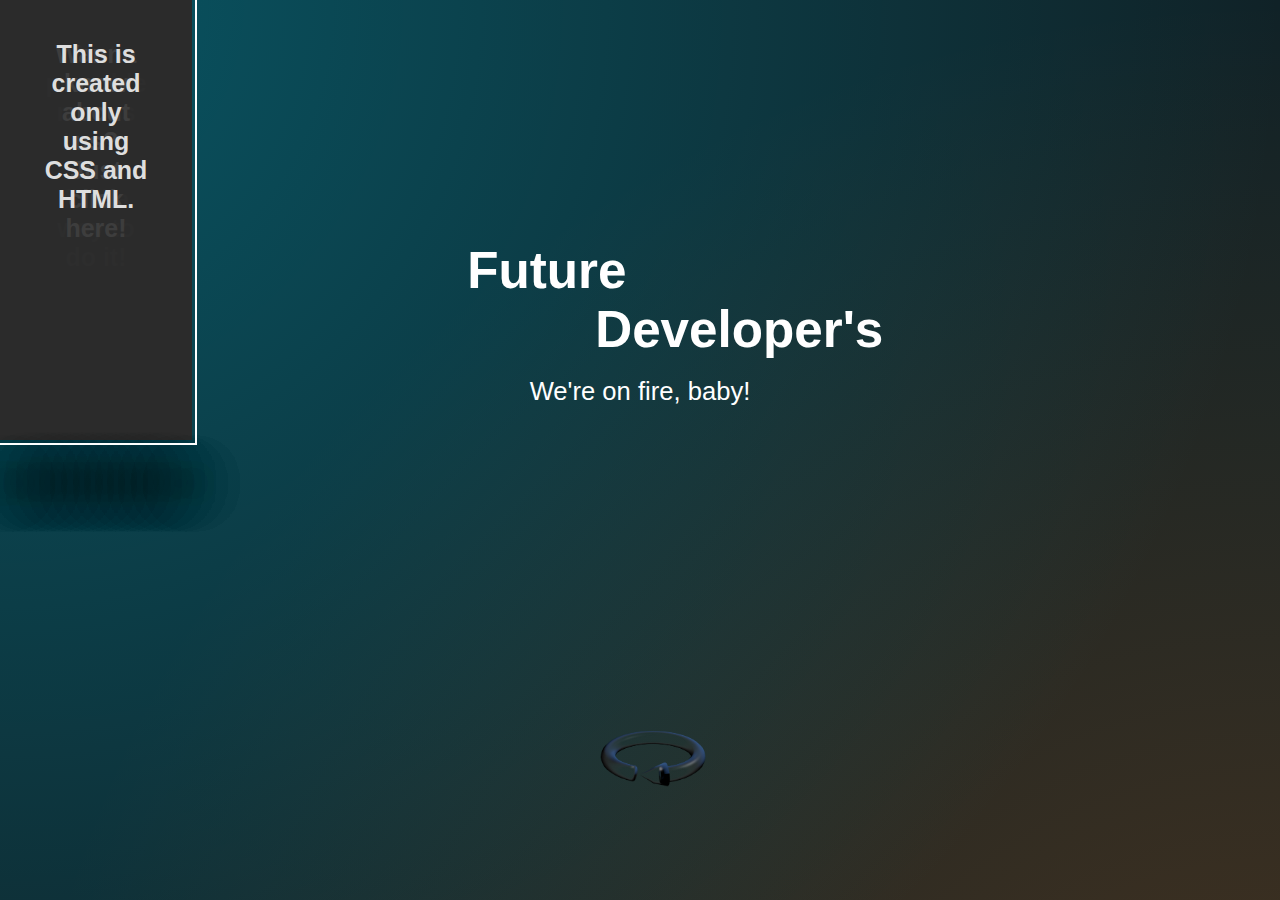
==== commit 986edf90: "homegoing" ====
--- a/index.html
+++ b/index.html
@@ -1,113 +1,66 @@
-<html>
+<!DOCTYPE html>
+<html lang="en">
 
 <head>
-
-	<title>CSS3 Only 3D Image Slider</title>
-	<link rel="stylesheet" type="text/css" href="fonts/ss-standard.css" />
-	<link rel="stylesheet" type="text/css" href="./css/style.css" />
-
+    <meta charset="UTF-8">
+    <meta name="viewport" content="width=device-width, initial-scale=1.0">
+    <meta http-equiv="X-UA-Compatible" content="ie=edge">
+    <title>Future Developers</title>
+    <link rel="stylesheet" href="./css/rm-style.css">
 </head>
 
 <body>
+    <div class="cbcontainer">
+        <div class="directionL"></div>
+        <div class="move1">
+            <div>
+              <h2>This is created<br>only<br>using<br>CSS and<br>HTML.
 
 
-	<div id="slider">
-		<input type="radio" id="button-1" name="controls" />
-		<input type="radio" id="button-2" name="controls" checked />
-		<input type="radio" id="button-3" name="controls" />
-		<input type="radio" id="button-4" name="controls" />
-		<input type="radio" id="button-5" name="controls" />
-		<input type="radio" id="button-6" name="controls" />
-		<input type="radio" id="button-7" name="controls" />
-		<input type="radio" id="button-8" name="controls" />
-		<input type="radio" id="button-9" name="controls" />
-		<input type="radio" id="button-10" name="controls" />
-		<input type="radio" id="button-11" name="controls" />
-		<input type="radio" id="button-12" name="controls" />
-		<input type="radio" id="button-13" name="controls" />
-		<input type="radio" id="button-14" name="controls" />
-		<input type="radio" id="button-15" name="controls" />
-		<input type="radio" id="button-16" name="controls" />
-		<input type="radio" id="button-17" name="controls" />
-		<input type="radio" id="button-18" name="controls" />
-		<input type="radio" id="button-19" name="controls" />
-		<input type="radio" id="button-20" name="controls" />
+                </h2>
+            </div>
 
+            <div class="shadowbox">
 
+                <h1>oo0000000000000oo</h1>
+            </div>
 
+        </div>
 
+        <div class="move2">
+            <div>
+                <h2>Not<br>possible<br>means<br>to us:<br><br>find a way to do it!
+                    
+                </h2>
+            </div>
+            <div class="shadowbox">
 
+                <h1>oo0000000000000oo</h1>
+            </div>
 
-		<label for="button-1" class="arrows" id="arrow-1">&#x25BB;</label>
-		<label for="button-2" class="arrows" id="arrow-2">&#x25BB;</label>
-		<label for="button-3" class="arrows" id="arrow-3">&#x25BB;</label>
-		<label for="button-4" class="arrows" id="arrow-4">&#x25BB;</label>
-		<label for="button-5" class="arrows" id="arrow-5">&#x25BB;</label>
-		<label for="button-6" class="arrows" id="arrow-6">&#x25BB;</label>
-		<label for="button-7" class="arrows" id="arrow-7">&#x25BB;</label>
-		<label for="button-8" class="arrows" id="arrow-8">&#x25BB;</label>
-		<label for="button-9" class="arrows" id="arrow-9">&#x25BB;</label>
-		<label for="button-10" class="arrows" id="arrow-10">&#x25BB;</label>
-		<label for="button-11" class="arrows" id="arrow-11">&#x25BB;</label>
-		<label for="button-12" class="arrows" id="arrow-12">&#x25BB;</label>
-		<label for="button-13" class="arrows" id="arrow-13">&#x25BB;</label>
-		<label for="button-14" class="arrows" id="arrow-14">&#x25BB;</label>
-		<label for="button-15" class="arrows" id="arrow-15">&#x25BB;</label>
-		<label for="button-16" class="arrows" id="arrow-16">&#x25BB;</label>
-		<label for="button-17" class="arrows" id="arrow-17">&#x25BB;</label>
-		<label for="button-18" class="arrows" id="arrow-18">&#x25BB;</label>
-		<label for="button-19" class="arrows" id="arrow-19">&#x25BB;</label>
-		<label for="button-20" class="arrows" id="arrow-20">&#x25BB;</label>
+        </div>
+        <div class="move3">
+                <a href="./main.html" >
+            <div >
+                <h2>Wanna know<br>about us?<br>Just click here!
 
+                </h2>
+            </div>
+            <div class="shadowbox">
 
+                <h1>oo0000000000000oo</h1>
+            </div>
 
+        </div>
 
-		<div id="slides">
-			<div class='tk-museo-sans'>
-				<span id="image-1">
-				</span>
-				</span>
-				<span id="image-2">
-				</span>
-				<span id="image-3">
-				</span>
-				<span id="image-4">
-				</span>
-				<span id="image-5">
-				</span>
-				<span id="image-6">
-				</span>
-				<span id="image-7">
-				</span>
-				<span id="image-8">
-				</span>
-				<span id="image-9">
-				</span>
-				<span id="image-10">
-				</span>
-				<span id="image-11">
-				</span>
-				<span id="image-12">
-				</span>
-				<span id="image-13">
-				</span>
-				<span id="image-14">
-				</span>
-				<span id="image-15">
-				</span>
-				<span id="image-16">
-				</span>
-				<span id="image-17">
-				</span>
-				<span id="image-18">
-				</span>
-				<span id="image-19">
-				</span>
-				<span id="image-20">
-				</span>
-			</div>
-		</div>
-	</div>
+        <div class="header">
+            <h1>Future </h1>
+            <h1>Developer's </h1>
+            </br>
+            <p>We're on fire, baby!</p>
+    </div>
+
+    </div>
 </body>
 
 </html>--- a/css/rm-style.css
+++ b/css/rm-style.css
@@ -0,0 +1,1327 @@
+* {
+  padding: 0;
+  margin: 0;
+}
+
+body {
+  background-color: #102227;
+  background-image: -o-radial-gradient(left top, circle 100vw, rgba(0, 136, 160, .5) 0, rgba(0, 136, 160, 0) 100%), -o-radial-gradient(right center, circle 100vw, rgba(247, 105, 6, .25) 0, rgba(247, 105, 6, 0) 100%), -o-radial-gradient(left center, circle 100vw, rgba(28, 222, 126, .2) 0, rgba(28, 222, 126, 0) 100%), -o-radial-gradient(right center, circle 100vw, rgba(0, 136, 160, .5) 0, rgba(0, 136, 160, 0) 100%), -o-radial-gradient(left center, circle 100vw, rgba(28, 222, 126, .2) 0, rgba(28, 222, 126, 0) 100%), -o-radial-gradient(right center, circle 100vw, rgba(247, 105, 6, .25) 0, rgba(247, 105, 6, 0) 100%), -o-radial-gradient(left center, circle 100vw, rgba(28, 222, 126, .2) 0, rgba(28, 222, 126, 0) 100%), -o-radial-gradient(right center, circle 100vw, rgba(0, 136, 160, .4) 0, rgba(0, 136, 160, 0) 100%), -o-radial-gradient(left center, circle 100vw, rgba(28, 222, 126, .2) 0, rgba(28, 222, 126, 0) 100%), -o-radial-gradient(right center, circle 100vw, rgba(247, 105, 6, .25) 0, rgba(247, 105, 6, 0) 100%), -o-radial-gradient(left center, circle 100vw, rgba(28, 222, 126, .2) 0, rgba(28, 222, 126, 0) 100%), -o-radial-gradient(right center, circle 100vw, rgba(0, 136, 160, .5) 0, rgba(0, 136, 160, 0) 100%), -o-radial-gradient(left center, circle 100vw, rgba(28, 222, 126, .2) 0, rgba(28, 222, 126, 0) 100%), -o-radial-gradient(right center, circle 100vw, rgba(247, 105, 6, .25) 0, rgba(247, 105, 6, 0) 100%), -o-radial-gradient(left center, circle 100vw, rgba(28, 222, 126, .2) 0, rgba(28, 222, 126, 0) 100%), -o-radial-gradient(right center, circle 100vw, rgba(0, 136, 160, .4) 0, rgba(0, 136, 160, 0) 100%), -o-radial-gradient(left center, circle 100vw, rgba(28, 222, 126, .2) 0, rgba(28, 222, 126, 0) 100%), -o-radial-gradient(right center, circle 100vw, rgba(247, 105, 6, .25) 0, rgba(247, 105, 6, 0) 100%), -o-radial-gradient(left center, circle 100vw, rgba(28, 222, 126, .2) 0, rgba(28, 222, 126, 0) 100%), -o-radial-gradient(right center, circle 100vw, rgba(0, 136, 160, .5) 0, rgba(0, 136, 160, 0) 100%), -o-radial-gradient(left center, circle 100vw, rgba(28, 222, 126, .2) 0, rgba(28, 222, 126, 0) 100%), -o-radial-gradient(right center, circle 100vw, rgba(247, 105, 6, .25) 0, rgba(247, 105, 6, 0) 100%), -o-radial-gradient(left center, circle 100vw, rgba(28, 222, 126, .2) 0, rgba(28, 222, 126, 0) 100%), -o-radial-gradient(right center, circle 100vw, rgba(0, 136, 160, .4) 0, rgba(0, 136, 160, 0) 100%), -o-radial-gradient(left center, circle 100vw, rgba(28, 222, 126, .2) 0, rgba(28, 222, 126, 0) 100%), -o-radial-gradient(right center, circle 100vw, rgba(247, 105, 6, .25) 0, rgba(247, 105, 6, 0) 100%), -o-radial-gradient(left center, circle 100vw, rgba(28, 222, 126, .2) 0, rgba(28, 222, 126, 0) 100%), -o-radial-gradient(right center, circle 100vw, rgba(0, 136, 160, .4) 0, rgba(0, 136, 160, 0) 100%);
+  background-image: radial-gradient(circle 100vw at left top, rgba(0, 136, 160, .5) 0, rgba(0, 136, 160, 0) 100%), radial-gradient(circle 100vw at right center, rgba(247, 105, 6, .25) 0, rgba(247, 105, 6, 0) 100%), radial-gradient(circle 100vw at left center, rgba(28, 222, 126, .2) 0, rgba(28, 222, 126, 0) 100%), radial-gradient(circle 100vw at right center, rgba(0, 136, 160, .5) 0, rgba(0, 136, 160, 0) 100%), radial-gradient(circle 100vw at left center, rgba(28, 222, 126, .2) 0, rgba(28, 222, 126, 0) 100%), radial-gradient(circle 100vw at right center, rgba(247, 105, 6, .25) 0, rgba(247, 105, 6, 0) 100%), radial-gradient(circle 100vw at left center, rgba(28, 222, 126, .2) 0, rgba(28, 222, 126, 0) 100%), radial-gradient(circle 100vw at right center, rgba(0, 136, 160, .4) 0, rgba(0, 136, 160, 0) 100%), radial-gradient(circle 100vw at left center, rgba(28, 222, 126, .2) 0, rgba(28, 222, 126, 0) 100%), radial-gradient(circle 100vw at right center, rgba(247, 105, 6, .25) 0, rgba(247, 105, 6, 0) 100%), radial-gradient(circle 100vw at left center, rgba(28, 222, 126, .2) 0, rgba(28, 222, 126, 0) 100%), radial-gradient(circle 100vw at right center, rgba(0, 136, 160, .5) 0, rgba(0, 136, 160, 0) 100%), radial-gradient(circle 100vw at left center, rgba(28, 222, 126, .2) 0, rgba(28, 222, 126, 0) 100%), radial-gradient(circle 100vw at right center, rgba(247, 105, 6, .25) 0, rgba(247, 105, 6, 0) 100%), radial-gradient(circle 100vw at left center, rgba(28, 222, 126, .2) 0, rgba(28, 222, 126, 0) 100%), radial-gradient(circle 100vw at right center, rgba(0, 136, 160, .4) 0, rgba(0, 136, 160, 0) 100%), radial-gradient(circle 100vw at left center, rgba(28, 222, 126, .2) 0, rgba(28, 222, 126, 0) 100%), radial-gradient(circle 100vw at right center, rgba(247, 105, 6, .25) 0, rgba(247, 105, 6, 0) 100%), radial-gradient(circle 100vw at left center, rgba(28, 222, 126, .2) 0, rgba(28, 222, 126, 0) 100%), radial-gradient(circle 100vw at right center, rgba(0, 136, 160, .5) 0, rgba(0, 136, 160, 0) 100%), radial-gradient(circle 100vw at left center, rgba(28, 222, 126, .2) 0, rgba(28, 222, 126, 0) 100%), radial-gradient(circle 100vw at right center, rgba(247, 105, 6, .25) 0, rgba(247, 105, 6, 0) 100%), radial-gradient(circle 100vw at left center, rgba(28, 222, 126, .2) 0, rgba(28, 222, 126, 0) 100%), radial-gradient(circle 100vw at right center, rgba(0, 136, 160, .4) 0, rgba(0, 136, 160, 0) 100%), radial-gradient(circle 100vw at left center, rgba(28, 222, 126, .2) 0, rgba(28, 222, 126, 0) 100%), radial-gradient(circle 100vw at right center, rgba(247, 105, 6, .25) 0, rgba(247, 105, 6, 0) 100%), radial-gradient(circle 100vw at left center, rgba(28, 222, 126, .2) 0, rgba(28, 222, 126, 0) 100%), radial-gradient(circle 100vw at right center, rgba(0, 136, 160, .4) 0, rgba(0, 136, 160, 0) 100%);
+  background-size: 100vw 100vw, 100vw 200vw, 100vw 200vw, 100vw 200vw, 100vw 200vw, 100vw 200vw, 100vw 200vw, 100vw 200vw, 100vw 200vw, 100vw 200vw, 100vw 200vw, 100vw 200vw, 100vw 200vw, 100vw 200vw, 100vw 200vw, 100vw 200vw, 100vw 200vw, 100vw 200vw, 100vw 200vw, 100vw 200vw, 100vw 200vw, 100vw 200vw, 100vw 200vw, 100vw 200vw, 100vw 200vw, 100vw 200vw, 100vw 200vw, 100vw 200vw;
+  background-position: 0 0, 100% 0, top 100vh left, top 200vh right, top 300vh left, top 400vh right, top 500vh left, top 600vh right, top 700vh left, top 800vh right, top 900vh left, top 1000vh right, top 1100vh left, top 1200vh right, top 1300vh left, top 1400vh right, top 1500vh left, top 1600vh right, top 1700vh left, top 1800vh right, top 1900vh left, top 2000vh right, top 2100vh left, top 2200vh right, top 2300vh left, top 2400vh right, top 2500vh left, top 2600vh right;
+  background-repeat: no-repeat;
+}
+
+.cbcontainer {
+  z-index: 1;
+  font-family: 'Gill Sans', 'Gill Sans MT', Calibri, 'Trebuchet MS', sans-serif;
+  position: relative;
+  width: 100vw;
+  height: 100vh;
+  /* background-image: url("../assets/curve4.png");*/
+  background-size: 100%;
+
+}
+.header {
+  position: absolute;
+  left: 50%;
+  top: 3em;
+  width: auto;
+  -webkit-transform: translateX(-50%);
+  transform: translateX(-50%);
+  padding: 1em;
+  color: white;
+
+  z-index: 5;
+  width: 35vw;
+  top: 25vh;
+  right: 32.5vw;
+
+}
+
+.header :first-child{
+  font-size: 4vw;
+  margin-bottom: 0;
+  margin-left: 4vw;
+ 
+}
+.header :nth-child(2){
+  font-size: 4vw;
+  margin-top: 0;
+  margin-left: 14vw;
+ 
+}
+
+.header p{
+  font-size: 2vw;
+  text-align: center;
+}
+
+.picInMiddle {
+  text-align: center;
+  color: white;
+  position: absolute;
+  z-index: 5;
+  width: 35vw;
+  height: 45vh;
+  top: 25vh;
+  right: 32.5vw;
+
+  /*background-image: radial-gradient(blue, rgba(0, 0, 0, 0), rgba(0, 0, 0, 0));*/
+  /* background-image: linear-gradient(rgb(0, 0, 0), rgb(18, 36, 29), rgb(0, 62, 39));*/
+  /*background-color: azure;*/
+  /* outline: thick ridge grey;
+outline-offset: 5px;*/
+
+}
+
+.picInMiddle h1 {
+  margin-top: 8vh;
+  font-size: 3vw;
+  text-shadow: 0px 160px 40px rgba(0, 0, 0, 0.753);
+}
+
+/*moving divs section here*/
+
+.move1 {
+
+  /*position data*/
+  z-index: 10;
+  position: absolute;
+  width: 15vw;
+  height: 45vh;
+
+  /*animation*/
+  animation-name: slideLeft;
+  animation-iteration-count: infinite;
+  animation-duration: 10s;
+  animation-timing-function: linear;
+  animation-fill-mode: both;
+  animation-play-state: paused;
+}
+
+.move1 div:first-child {
+  /*the look*/
+  bottom: 50vh;
+  padding: 40px;
+  height: 40vh;
+  color: rgb(222, 222, 222);
+  /* text-shadow: -1px 2px red;*/
+  /* text-shadow:0px -1px 1px rgb(233, 233, 233), 0px 1px 1px rgb(56, 56, 56) ; */
+  text-align: center;
+  font-size: 1.3vw;
+
+  /* border: 3px solid red; */
+  /* border-radius: 10px;*/
+  outline: 2px solid white;
+  outline-offset: 3px;
+  /*background-color: rgb(255, 230, 0);*/
+  background-color: rgba(43, 43, 43, .9);
+}
+
+.move2 {
+  /*position data*/
+  z-index: 3;
+  position: absolute;
+  width: 15vw;
+  height: 45vh;
+
+  /*animation*/
+  animation-name: slideLeft1;
+  animation-iteration-count: infinite;
+  animation-duration: 10s;
+  animation-timing-function: linear;
+  animation-fill-mode: both;
+  animation-play-state: paused;
+}
+
+.move2 div:first-child {
+  /*the look*/
+  padding: 40px;
+  height: 40vh;
+  color: rgb(222, 222, 222);
+  /* text-shadow: 0px -1px 1px rgb(233, 233, 233), 0px 1px 1px rgb(56, 56, 56); */
+  text-align: center;
+  font-size: 1.3vw;
+  /* border: 0px solid red; */
+  outline: 2px solid white;
+  outline-offset: 3px;
+  background-color: rgba(43, 43, 43, .9);
+}
+
+.move3 {
+
+  /*position data*/
+  z-index: 3;
+  position: absolute;
+  width: 15vw;
+  height: 45vh;
+
+  /*animation*/
+  animation-name: slideLeft2;
+  animation-iteration-count: infinite;
+  animation-duration: 10s;
+  animation-timing-function: linear;
+  animation-fill-mode: both;
+  animation-play-state: paused;
+}
+
+.move3 a {
+  text-decoration: none;
+}
+
+.move3 div:first-child {
+  /*the look*/
+  padding: 40px;
+  height: 40vh;
+  color: rgb(222, 222, 222);
+  /* text-shadow: 0px -1px 1px rgb(233, 233, 233), 0px 1px 1px rgb(56, 56, 56); */
+  text-align: center;
+
+  font-size: 1.3vw;
+  /* border: 0px solid red; */
+  outline: 2px solid white;
+  outline-offset: 3px;
+  background-color: rgba(43, 43, 43, .9);
+}
+
+.shadowbox {
+  /*z-index: 3;*/
+  text-align: center;
+  font-size: .8vw;
+  pointer-events: none;
+  bottom: 30vh;
+  height: 5vh;
+  /*background-color: blue;*/
+  /*box-shadow: 0px 30px 30px rgb(0, 0, 0);*/
+  color: rgba(0, 0, 255, 0);
+  text-shadow: 0px 30px 20px rgb(0, 0, 0);
+  text-shadow: 0px 30px 35px rgb(0, 0, 0);
+  text-shadow: 0px 30px 40px rgb(0, 0, 0);
+  text-shadow: 0px 30px 45px rgb(0, 0, 0);
+
+}
+
+/*this starts the animation*/
+.directionL:hover~.move1 {
+  animation-play-state: running;
+}
+
+.directionL:hover~.move2 {
+  animation-play-state: running;
+}
+
+.directionL:hover~.move3 {
+  animation-play-state: running;
+}
+
+/*this div works as a controlbutton (hover over key)*/
+.directionL {
+  position: absolute;
+  bottom: 10vh;
+  left: 46vw;
+
+  width: 10vw;
+  height: 10vh;
+  background-image: url("../assets/arrow1.png");
+  background-size: contain;
+  background-repeat: no-repeat;
+}
+
+
+
+
+
+@keyframes slideLeft {
+
+  /*right up*/
+  0% {
+    right: 42.5vw;
+    top: 29.3vh;
+    transform: scale(1);
+    z-index: 10;
+  }
+
+  2.04% {
+    right: 45.5vw;
+    top: 29.3vh;
+    transform: scale(1);
+  }
+
+  4.08% {
+    right: 48.7vw;
+    top: 29.1vh;
+    transform: scale(.99);
+  }
+
+  6.12% {
+    right: 51.8vw;
+    top: 28.9vh;
+    transform: scale(.99);
+  }
+
+  8.16% {
+    right: 55.1vw;
+    top: 28.6vh;
+    transform: scale(.98);
+  }
+
+  10.2% {
+    right: 58.4vw;
+
+    top: 28.1vh;
+    transform: scale(.98);
+  }
+
+  12.24% {
+    right: 61.8vw;
+    top: 27.4vh;
+    transform: scale(.97);
+  }
+
+  14.28% {
+    right: 65.1vw;
+    top: 26.7vh;
+    transform: scale(.96);
+  }
+
+  16.32% {
+    right: 68.1vw;
+    top: 25.5vh;
+    transform: scale(.94);
+  }
+
+  18.36% {
+    right: 70.6vw;
+    top: 24.1vh;
+    transform: scale(.9);
+  }
+
+  20.4% {
+    right: 72.1vw;
+    top: 22.4vh;
+    transform: scale(.86);
+    z-index: 10;
+    /*  background-color: aquamarine;*/
+  }
+
+  22.44% {
+    right: 72.3vw;
+    top: 20.7vh;
+    transform: scale(.84);
+    z-index: 3;
+  }
+
+  24.48% {
+    right: 71.7vw;
+    top: 18.9vh;
+    /*2.6*/
+    transform: scale(.83);
+  }
+
+  26.52% {
+    right: 70.2vw;
+    top: 17.3vh;
+    /*1.9*/
+    transform: scale(.82);
+  }
+
+  28.56% {
+    right: 68vw;
+    top: 15.9vh;
+    /*1.5*/
+    transform: scale(.82);
+  }
+
+  30.6% {
+    right: 65.3vw;
+
+    top: 14.7vh;
+    /*2*/
+    transform: scale(.81);
+  }
+
+  32.64% {
+    right: 62.2vw;
+    top: 13.8vh;
+    /*1.8*/
+    transform: scale(.81);
+  }
+
+  34.68% {
+    right: 59.3vw;
+    top: 13.1vh;
+    /*1.6*/
+    transform: scale(.80);
+  }
+
+  36.72% {
+    right: 56.4vw;
+    top: 12.8vh;
+    /*1.5*/
+    transform: scale(.80);
+  }
+
+  38.76% {
+    right: 53.8vw;
+    top: 12.4vh;
+    transform: scale(.80);
+  }
+
+  40.8% {
+    right: 51.2vw;
+    top: 12.2vh;
+    transform: scale(.81);
+  }
+
+  42.84% {
+    right: 49vw;
+
+    top: 12.1vh;
+    transform: scale(.81);
+  }
+
+  44.88% {
+    right: 46.7vw;
+    top: 12vh;
+    transform: scale(.82);
+  }
+
+  46.92% {
+    right: 44.6vw;
+    top: 11.8vh;
+    transform: scale(.82);
+  }
+
+  48.96% {
+    right: 42.5vw;
+    top: 11.8vh;
+    transform: scale(.83);
+  }
+
+  51% {
+    right: 40.4vw;
+    top: 11.8vh;
+    transform: scale(.83);
+  }
+
+  53.04% {
+    right: 38.3vw;
+    top: 11.8vh;
+    transform: scale(.82);
+  }
+
+  55.08% {
+    right: 36vw;
+    top: 12vh;
+    transform: scale(.82);
+  }
+
+  57.12% {
+    right: 33.8vw;
+
+    top: 12.1vh;
+    transform: scale(.81);
+  }
+
+  59.16% {
+    right: 31.2vw;
+    top: 12.2vh;
+    transform: scale(.81);
+  }
+
+  61.2% {
+    right: 28.6vw;
+    top: 12.4vh;
+    transform: scale(.80);
+    /* z-index:3;*/
+  }
+
+  63.24% {
+    right: 25.7vw;
+    top: 12.8vh;
+    /*1.5*/
+    transform: scale(.80);
+    /* z-index: 10;*/
+  }
+
+  65.28% {
+    right: 22.8vw;
+    top: 13.1vh;
+    /*1.6*/
+    transform: scale(.80);
+  }
+
+  67.32% {
+    right: 19.7vw;
+    top: 13.8vh;
+    /*1.8*/
+    transform: scale(.81);
+    z-index: 3;
+  }
+
+  69.36% {
+    right: 17vw;
+
+    top: 14.7vh;
+    /*2*/
+    transform: scale(.81);
+    z-index: 10;
+  }
+
+  71.4% {
+    right: 14.8vw;
+    top: 15.9vh;
+    /*1.5*/
+    transform: scale(.82);
+  }
+
+  73.44% {
+    right: 13.3vw;
+    top: 17.3vh;
+    /*1.9*/
+    transform: scale(.82);
+  }
+
+  75.48% {
+    right: 12.7vw;
+    top: 18.9vh;
+    /*2.6*/
+    transform: scale(.83);
+  }
+
+  77.52% {
+    right: 12.9vw;
+    top: 20.7vh;
+    transform: scale(.84);
+    z-index: 10;
+  }
+
+  79.56% {
+    right: 14.4vw;
+    top: 22.4vh;
+    transform: scale(.86);
+    /* background-color: aquamarine;*/
+  }
+
+  81.6% {
+    right: 16.9vw;
+    top: 24.1vh;
+    transform: scale(.9);
+  }
+
+  83.64% {
+    right: 19.9vw;
+    top: 25.5vh;
+    transform: scale(.94);
+  }
+
+  85.68% {
+    right: 23.2vw;
+    top: 26.7vh;
+    transform: scale(.96);
+  }
+
+  87.72% {
+    right: 26.6vw;
+    top: 27.4vh;
+    transform: scale(.97);
+  }
+
+  89.76% {
+    right: 29.9vw;
+
+    top: 28.1vh;
+    transform: scale(.98);
+  }
+
+  91.8% {
+    right: 33.2vw;
+    top: 28.6vh;
+    transform: scale(.98);
+  }
+
+  93.84% {
+    right: 36.3vw;
+    top: 28.9vh;
+    transform: scale(.99);
+  }
+
+  95.88% {
+    right: 39.5vw;
+    top: 29.1vh;
+    transform: scale(.99);
+  }
+
+  97.92% {
+    right: 41.5vw;
+    top: 29.3vh;
+    transform: scale(1);
+  }
+
+  100% {
+    right: 42.5vw;
+    top: 29.3vh;
+    transform: scale(1);
+  }
+
+}
+
+@keyframes slideLeft1 {
+  0% {
+    right: 17vw;
+
+    top: 14.7vh;
+    /*2*/
+    transform: scale(.81);
+  }
+
+  2.04% {
+    right: 14.8vw;
+    top: 15.9vh;
+    /*1.5*/
+    transform: scale(.82);
+  }
+
+  4.08% {
+    right: 13.3vw;
+    top: 17.3vh;
+    /*1.9*/
+    transform: scale(.82);
+  }
+
+  6.12% {
+    right: 12.7vw;
+    top: 18.9vh;
+    /*2.6*/
+    transform: scale(.83);
+  }
+
+  8.16% {
+    right: 12.9vw;
+    top: 20.7vh;
+    transform: scale(.84);
+    z-index: 10;
+  }
+
+  10.2% {
+    right: 14.4vw;
+    top: 22.4vh;
+    transform: scale(.86);
+    /* background-color: aquamarine;*/
+  }
+
+  12.24% {
+    right: 16.9vw;
+    top: 24.1vh;
+    transform: scale(.9);
+  }
+
+  14.28% {
+    right: 19.9vw;
+    top: 25.5vh;
+    transform: scale(.94);
+  }
+
+  16.32% {
+    right: 23.2vw;
+    top: 26.7vh;
+    transform: scale(.96);
+  }
+
+  18.36% {
+    right: 26.6vw;
+    top: 27.4vh;
+    transform: scale(.97);
+  }
+
+  20.4% {
+    right: 29.9vw;
+
+    top: 28.1vh;
+    transform: scale(.98);
+  }
+
+  22.44% {
+    right: 33.2vw;
+    top: 28.6vh;
+    transform: scale(.98);
+  }
+
+  24.48% {
+    right: 36.3vw;
+    top: 28.9vh;
+    transform: scale(.99);
+  }
+
+  26.52% {
+    right: 39.5vw;
+    top: 29.1vh;
+    transform: scale(.99);
+  }
+
+  28.56% {
+    right: 41.5vw;
+    top: 29.3vh;
+    transform: scale(1);
+  }
+
+  30.6% {
+    right: 42.5vw;
+    top: 29.3vh;
+    transform: scale(1);
+  }
+
+  /*animation split*/
+  32.64% {
+    right: 44vw;
+    top: 29.3vh;
+    transform: scale(1);
+    z-index: 10;
+  }
+
+  34.68% {
+    right: 45.5vw;
+    top: 29.3vh;
+    transform: scale(1);
+  }
+
+  36.72% {
+    right: 48.7vw;
+    top: 29.1vh;
+    transform: scale(.99);
+  }
+
+  38.76% {
+    right: 51.8vw;
+    top: 28.9vh;
+    transform: scale(.99);
+  }
+
+  40.8% {
+    right: 55.1vw;
+    top: 28.6vh;
+    transform: scale(.98);
+  }
+
+  42.84% {
+    right: 58.4vw;
+
+    top: 28.1vh;
+    transform: scale(.98);
+  }
+
+  44.88% {
+    right: 61.8vw;
+    top: 27.4vh;
+    transform: scale(.97);
+  }
+
+  46.92% {
+    right: 65.1vw;
+    top: 26.7vh;
+    transform: scale(.96);
+  }
+
+  48.96% {
+    right: 68.1vw;
+    top: 25.5vh;
+    transform: scale(.94);
+  }
+
+  51% {
+    right: 70.6vw;
+    top: 24.1vh;
+    transform: scale(.9);
+  }
+
+  53.04% {
+    right: 72.1vw;
+    top: 22.4vh;
+    transform: scale(.86);
+    /*  background-color: aquamarine;*/
+  }
+
+  55.08% {
+    right: 72.3vw;
+    top: 20.7vh;
+    transform: scale(.84);
+    z-index: 3;
+  }
+
+  57.12% {
+    right: 71.7vw;
+    top: 18.9vh;
+    /*2.6*/
+    transform: scale(.83);
+  }
+
+  59.16% {
+    right: 70.2vw;
+    top: 17.3vh;
+    /*1.9*/
+    transform: scale(.82);
+  }
+
+  61.2% {
+    right: 68vw;
+    top: 15.9vh;
+    /*1.5*/
+    transform: scale(.82);
+  }
+
+  63.24% {
+    right: 65.3vw;
+
+    top: 14.7vh;
+    /*2*/
+    transform: scale(.81);
+  }
+
+  65.28% {
+    right: 62.2vw;
+    top: 13.8vh;
+    /*1.8*/
+    transform: scale(.81);
+  }
+
+  67.32% {
+    right: 59.3vw;
+    top: 13.1vh;
+    /*1.6*/
+    transform: scale(.80);
+  }
+
+  69.36% {
+    right: 56.4vw;
+    top: 12.8vh;
+    /*1.5*/
+    transform: scale(.80);
+  }
+
+  71.4% {
+    right: 53.8vw;
+    top: 12.4vh;
+    transform: scale(.80);
+  }
+
+  73.44% {
+    right: 51.2vw;
+    top: 12.2vh;
+    transform: scale(.81);
+  }
+
+  75.48% {
+    right: 49vw;
+
+    top: 12.1vh;
+    transform: scale(.81);
+  }
+
+  77.52% {
+    right: 46.7vw;
+    top: 12vh;
+    transform: scale(.82);
+  }
+
+  79.06% {
+    right: 44.6vw;
+    top: 11.8vh;
+    transform: scale(.82);
+  }
+
+  81.1% {
+    right: 42.5vw;
+    top: 11.8vh;
+    transform: scale(.83);
+  }
+
+  83.14% {
+    right: 40.4vw;
+    top: 11.8vh;
+    transform: scale(.83);
+  }
+
+  85.18% {
+    right: 38.3vw;
+    top: 11.8vh;
+    transform: scale(.82);
+  }
+
+  87.22% {
+    right: 36vw;
+    top: 12vh;
+    transform: scale(.82);
+  }
+
+  89.26% {
+    right: 33.8vw;
+
+    top: 12.1vh;
+    transform: scale(.81);
+  }
+
+  91.3% {
+    right: 31.2vw;
+    top: 12.2vh;
+    transform: scale(.81);
+  }
+
+  93.34% {
+    right: 28.6vw;
+    top: 12.4vh;
+    transform: scale(.80);
+    z-index: 3;
+  }
+
+  95.38% {
+    right: 25.7vw;
+    top: 12.8vh;
+    /*1.5*/
+    transform: scale(.80);
+  }
+
+  97.02% {
+    right: 22.8vw;
+    top: 13.1vh;
+    /*1.6*/
+    transform: scale(.80);
+  }
+
+  /*100%{right: 19.7vw;
+top: 3.8vh;
+transform: scale(.81);
+}*/
+  100% {
+    right: 17vw;
+
+    top: 14.7vh;
+    /*2*/
+    transform: scale(.81);
+  }
+
+}
+
+@keyframes slideLeft2 {
+
+  /*right up*/
+  65.28% {
+    right: 42.5vw;
+    top: 29.3vh;
+    transform: scale(1);
+    z-index: 10;
+  }
+
+  67.32% {
+    right: 45.5vw;
+    top: 29.3vh;
+    transform: scale(1);
+  }
+
+  69.36% {
+    right: 48.7vw;
+    top: 29.1vh;
+    transform: scale(.99);
+  }
+
+  71.4% {
+    right: 51.8vw;
+    top: 28.9vh;
+    transform: scale(.99);
+  }
+
+  73.44% {
+    right: 55.1vw;
+    top: 28.6vh;
+    transform: scale(.98);
+  }
+
+  75.48% {
+    right: 58.4vw;
+
+    top: 28.1vh;
+    transform: scale(.98);
+  }
+
+  77.52% {
+    right: 61.8vw;
+    top: 27.4vh;
+    transform: scale(.97);
+  }
+
+  79.56% {
+    right: 65.1vw;
+    top: 26.7vh;
+    transform: scale(.96);
+  }
+
+  81.6% {
+    right: 68.1vw;
+    top: 25.5vh;
+    transform: scale(.94);
+  }
+
+  83.64% {
+    right: 70.6vw;
+    top: 24.1vh;
+    transform: scale(.9);
+  }
+
+  85.68% {
+    right: 72.1vw;
+    top: 22.4vh;
+    transform: scale(.86);
+    /*  background-color: aquamarine;*/
+  }
+
+  87.72% {
+    right: 72.3vw;
+    top: 20.7vh;
+    transform: scale(.84);
+    z-index: 3;
+  }
+
+  89.76% {
+    right: 71.7vw;
+    top: 18.9vh;
+    /*2.6*/
+    transform: scale(.83);
+  }
+
+  91.8% {
+    right: 70.2vw;
+    top: 17.3vh;
+    /*1.9*/
+    transform: scale(.82);
+  }
+
+  93.5% {
+    right: 68vw;
+    top: 15.9vh;
+    /*1.5*/
+    transform: scale(.82);
+  }
+
+  95% {
+    right: 65.3vw;
+
+    top: 14.7vh;
+    /*2*/
+    transform: scale(.81);
+  }
+
+  96.5% {
+    right: 62.2vw;
+    top: 13.8vh;
+    /*1.8*/
+    transform: scale(.81);
+  }
+
+  98% {
+    right: 59.3vw;
+    top: 13.1vh;
+    /*1.6*/
+    transform: scale(.80);
+  }
+
+  100% {
+    right: 56.4vw;
+    top: 12.8vh;
+    /*1.5*/
+    transform: scale(.80);
+  }
+
+  0% {
+    right: 56.4vw;
+    top: 12.8vh;
+    /*1.5*/
+    transform: scale(.80);
+  }
+
+  2.04% {
+    right: 53.8vw;
+    top: 12.4vh;
+    transform: scale(.80);
+  }
+
+  4.08% {
+    right: 51.2vw;
+    top: 12.2vh;
+    transform: scale(.81);
+  }
+
+  6.12% {
+    right: 49vw;
+
+    top: 12.1vh;
+    transform: scale(.81);
+  }
+
+  8.16% {
+    right: 46.7vw;
+    top: 12vh;
+    transform: scale(.82);
+  }
+
+  10.2% {
+    right: 44.6vw;
+    top: 11.8vh;
+    transform: scale(.82);
+  }
+
+  12.24% {
+    right: 42.5vw;
+    top: 11.8vh;
+    transform: scale(.83);
+  }
+
+  14.28% {
+    right: 40.4vw;
+    top: 11.8vh;
+    transform: scale(.83);
+  }
+
+  16.32% {
+    right: 38.3vw;
+    top: 11.8vh;
+    transform: scale(.82);
+  }
+
+  18.36% {
+    right: 36vw;
+    top: 12vh;
+    transform: scale(.82);
+  }
+
+  20.4% {
+    right: 33.8vw;
+
+    top: 12.1vh;
+    transform: scale(.81);
+  }
+
+  22.44% {
+    right: 31.2vw;
+    top: 12.2vh;
+    transform: scale(.81);
+  }
+
+  26.52% {
+    right: 28.6vw;
+    top: 12.4vh;
+    transform: scale(.80);
+    z-index: 3;
+  }
+
+  28.56% {
+    right: 25.7vw;
+    top: 12.8vh;
+    /*1.5*/
+    transform: scale(.80);
+  }
+
+  30.6% {
+    right: 22.8vw;
+    top: 13.1vh;
+    /*1.6*/
+    transform: scale(.80);
+  }
+
+  32.64% {
+    right: 19.7vw;
+    top: 13.8vh;
+    /*1.8*/
+    transform: scale(.81);
+  }
+
+  34.68% {
+    right: 17vw;
+
+    top: 14.7vh;
+    /*2*/
+    transform: scale(.81);
+  }
+
+  36.72% {
+    right: 14.8vw;
+    top: 15.9vh;
+    /*1.5*/
+    transform: scale(.82);
+  }
+
+  38.76% {
+    right: 13.3vw;
+    top: 17.3vh;
+    /*1.9*/
+    transform: scale(.82);
+  }
+
+  40.8% {
+    right: 12.7vw;
+    top: 18.9vh;
+    /*2.6*/
+    transform: scale(.83);
+  }
+
+  42.84% {
+    right: 12.9vw;
+    top: 20.7vh;
+    transform: scale(.84);
+    z-index: 10;
+  }
+
+  44.88% {
+    right: 14.4vw;
+    top: 22.4vh;
+    transform: scale(.86);
+    /* background-color: aquamarine;*/
+  }
+
+  46.92% {
+    right: 16.9vw;
+    top: 24.1vh;
+    transform: scale(.9);
+  }
+
+  48.96% {
+    right: 19.9vw;
+    top: 25.5vh;
+    transform: scale(.94);
+  }
+
+  51% {
+    right: 23.2vw;
+    top: 26.7vh;
+    transform: scale(.96);
+  }
+
+  53.04% {
+    right: 26.6vw;
+    top: 27.4vh;
+    transform: scale(.97);
+  }
+
+  55.08% {
+    right: 29.9vw;
+
+    top: 28.1vh;
+    transform: scale(.98);
+  }
+
+  57.12% {
+    right: 33.2vw;
+    top: 28.6vh;
+    transform: scale(.98);
+  }
+
+  59.16% {
+    right: 36.3vw;
+    top: 28.9vh;
+    transform: scale(.99);
+  }
+
+  61.2% {
+    right: 39.5vw;
+    top: 29.1vh;
+    transform: scale(.99);
+  }
+
+  63.24% {
+    right: 41.5vw;
+    top: 29.3vh;
+    transform: scale(1);
+  }
+
+  /*65.28% {right: 42.5vw;
+top: 19.3vh;
+transform: scale(1);
+}*/
+
+
+}
+
+@media only screen and (max-width: 768px) {
+
+  .move1 {
+
+    /*position data*/
+    height: 25vh;
+
+  }
+
+  .move1 div:first-child {
+    /*the look*/
+    bottom: 50vh;
+    padding: 20px;
+    font-size: 1.8vw;
+  }
+
+  .move2 {
+    /*position data*/
+    height: 25vh;
+  }
+
+  .move2 div:first-child {
+    /*the look*/
+    padding: 20px;
+    font-size: 1.6vw;
+  }
+
+  .move3 {
+
+    /*position data*/
+    height: 25vh;
+
+  }
+
+  .move3 div:first-child {
+    /*the look*/
+    padding: 20px;
+    font-size: 1.6vw;
+  }
+
+
+}
+
+@media only screen and (max-width: 375px) {
+
+  .move1 {
+
+    /*position data*/
+    height: 25vh;
+
+  }
+
+  .move1 div:first-child {
+    /*the look*/
+    bottom: 50vh;
+    padding: 10px;
+    font-size: 1.8vw;
+  }
+
+  .move2 {
+    /*position data*/
+    height: 25vh;
+  }
+
+  .move2 div:first-child {
+    /*the look*/
+    padding: 10px;
+    font-size: 1.6vw;
+  }
+
+  .move3 {
+
+    /*position data*/
+    height: 25vh;
+
+  }
+
+  .move3 div:first-child {
+    /*the look*/
+    padding: 10px;
+    font-size: 1.6vw;
+  }
+
+
+}